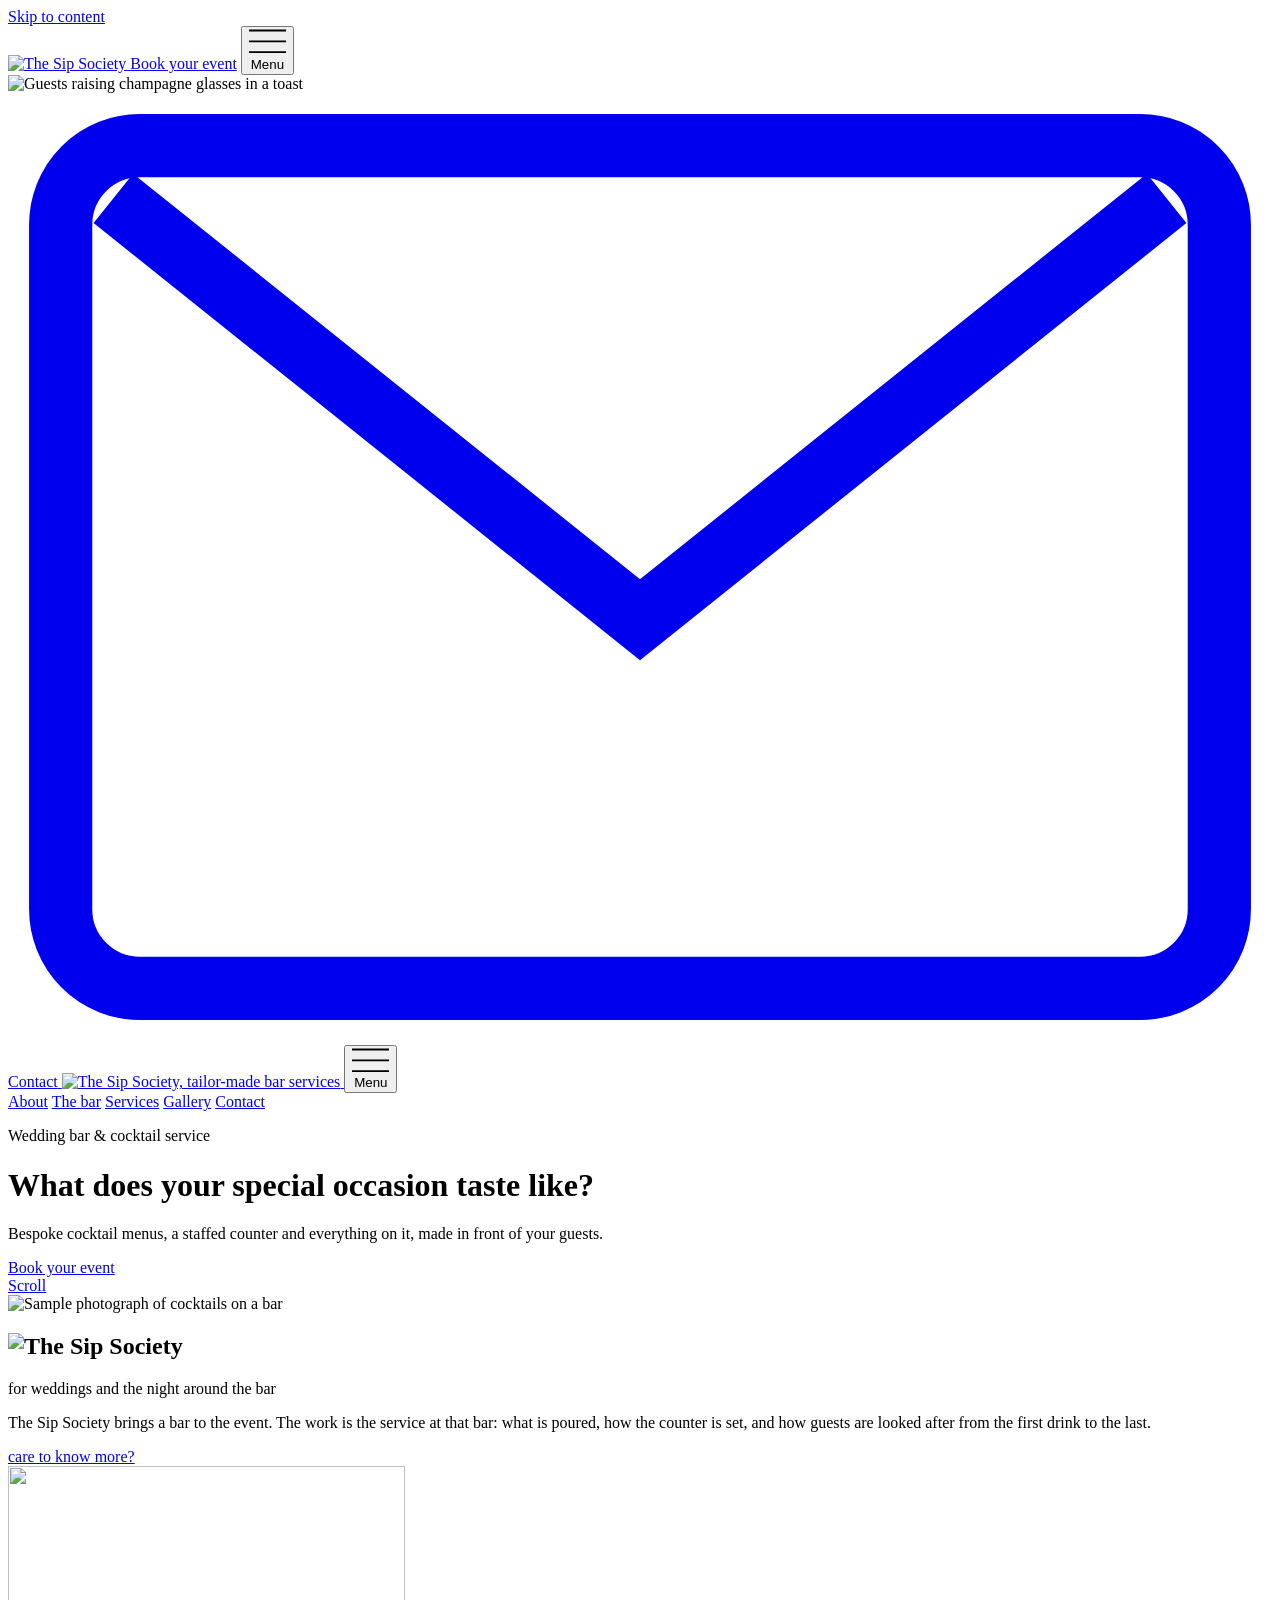
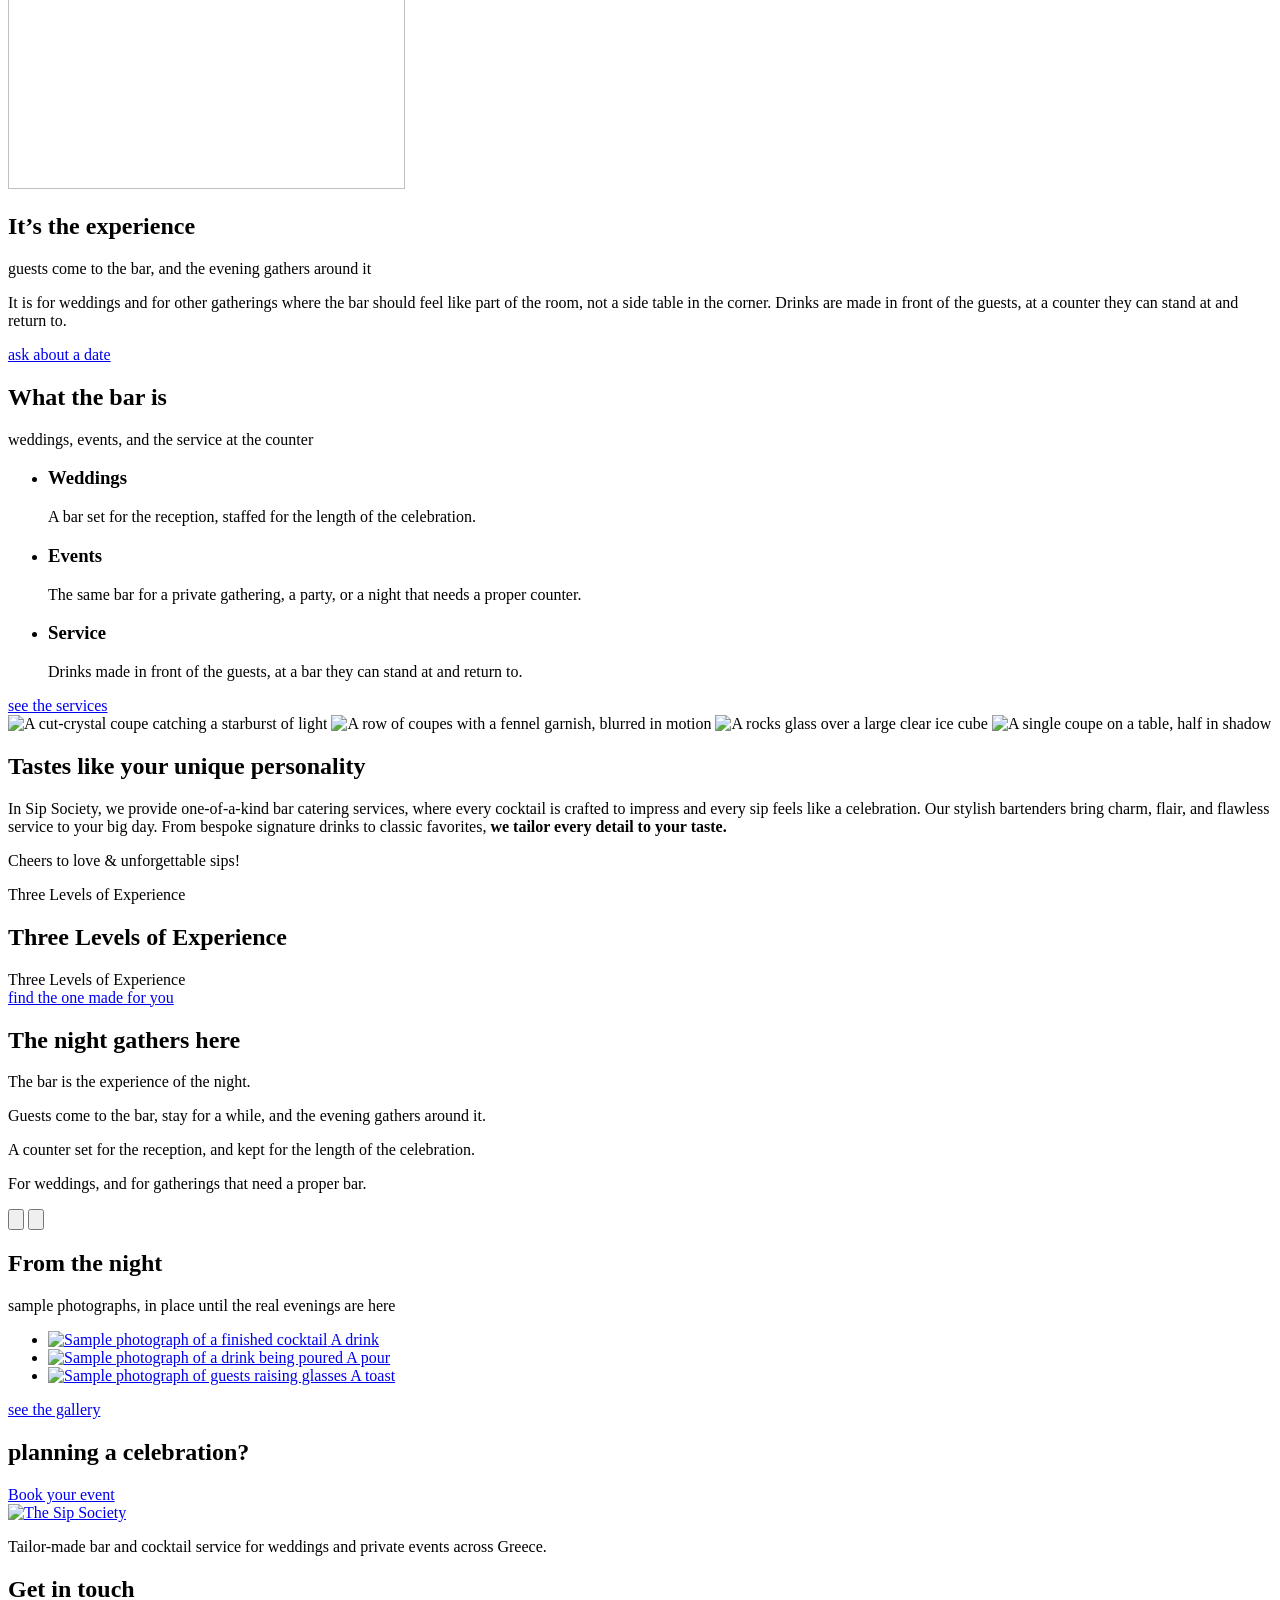
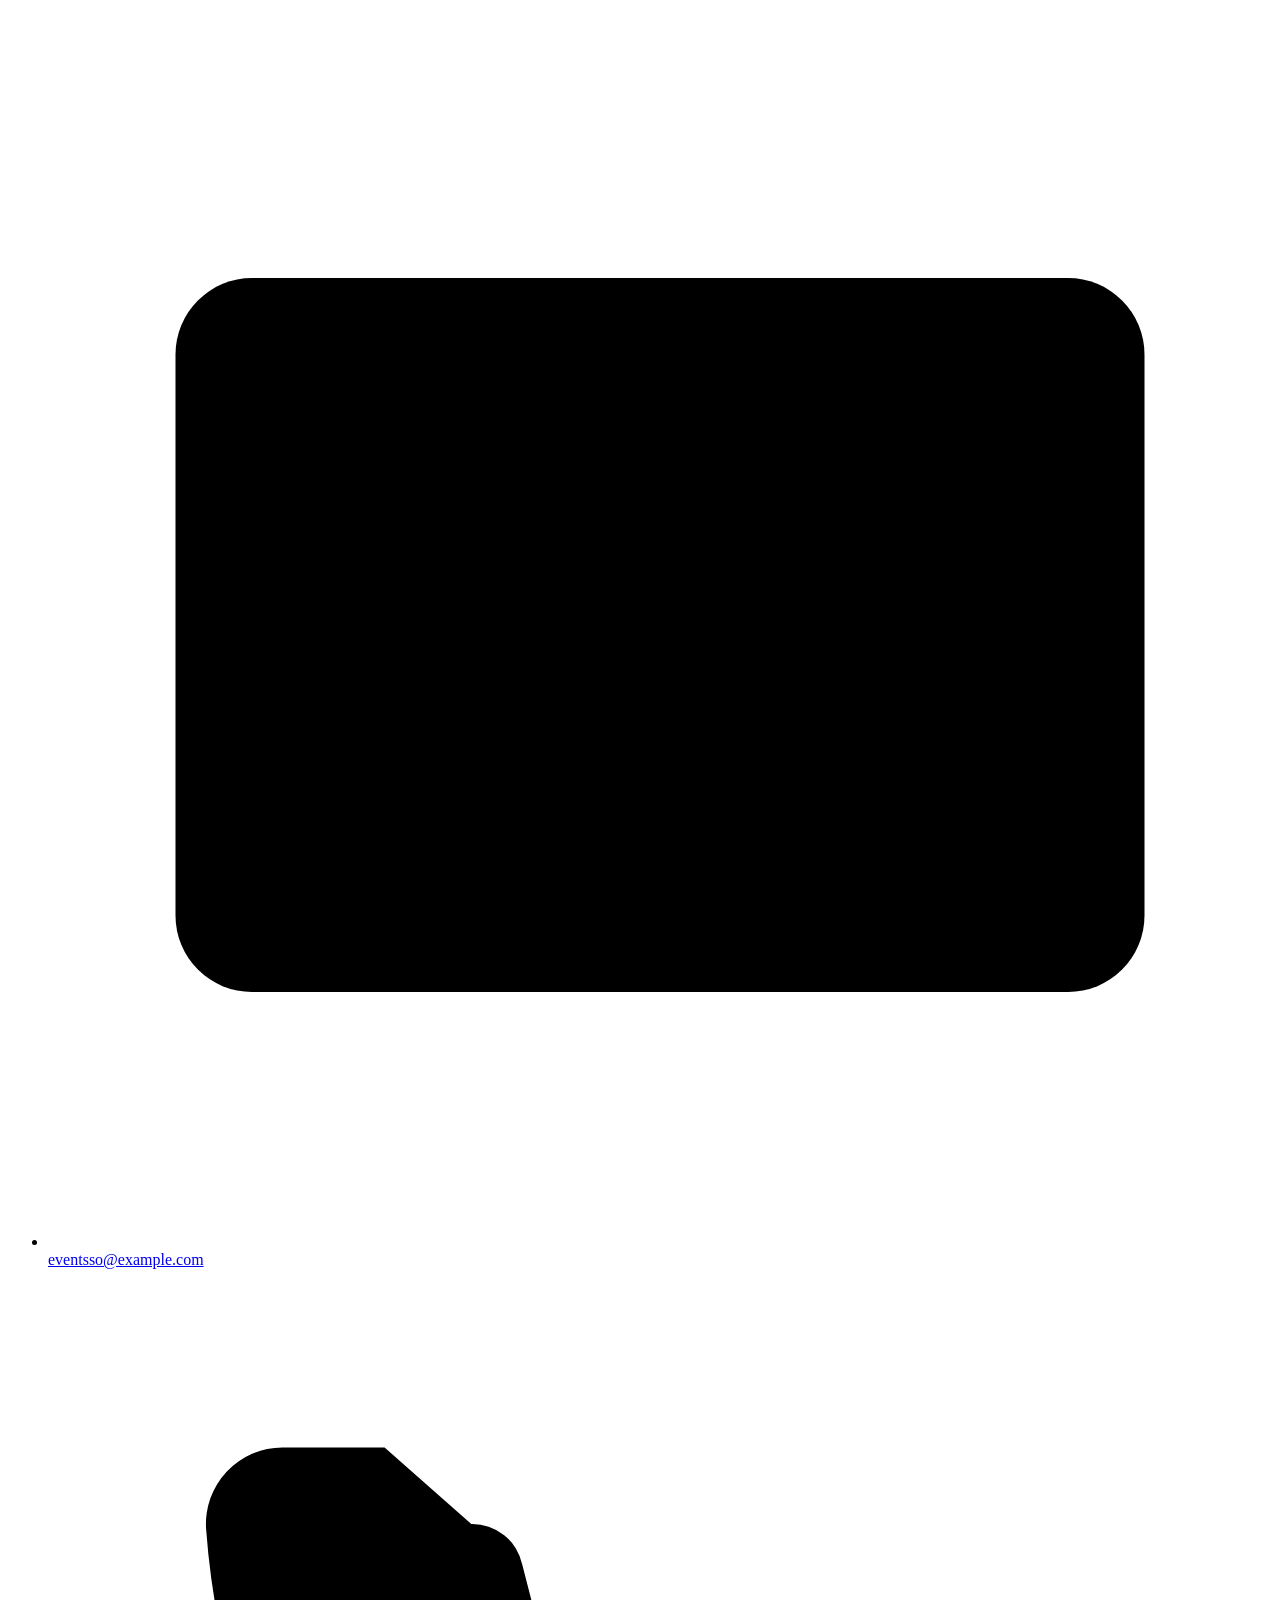
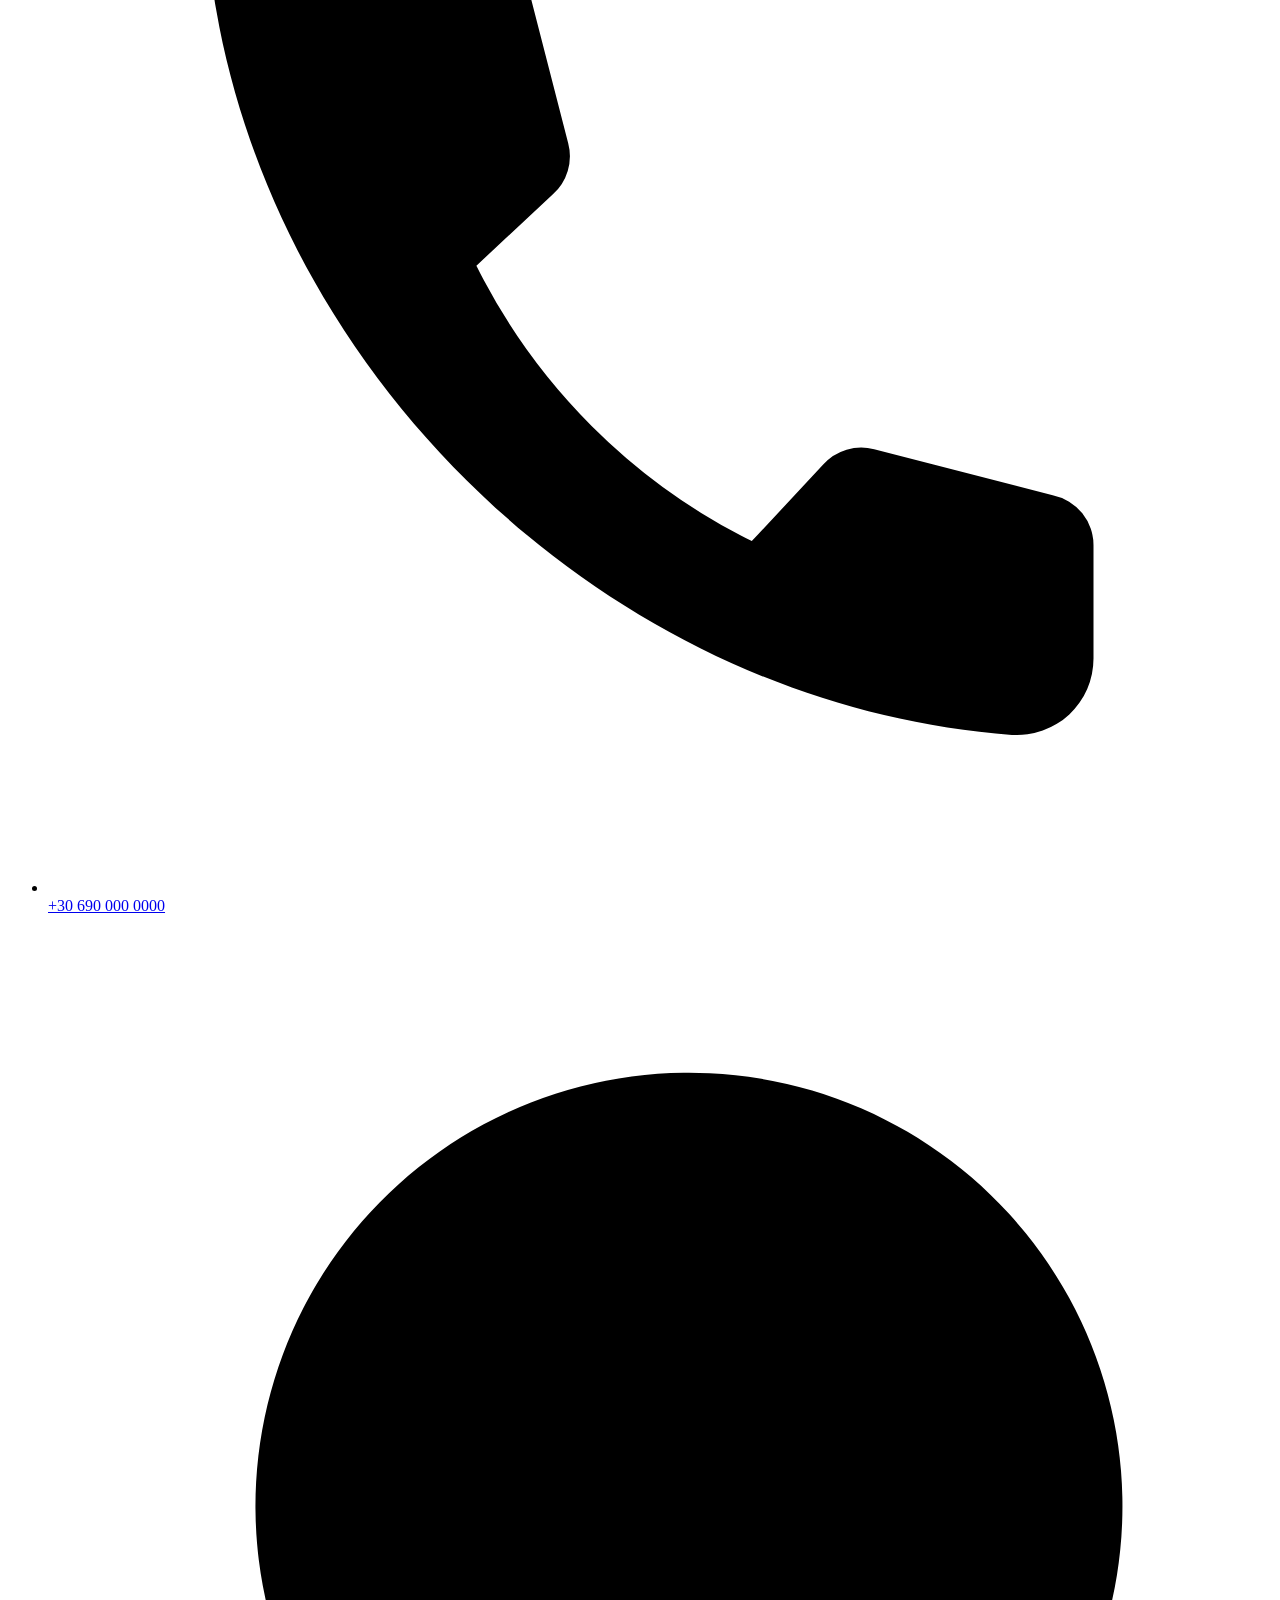
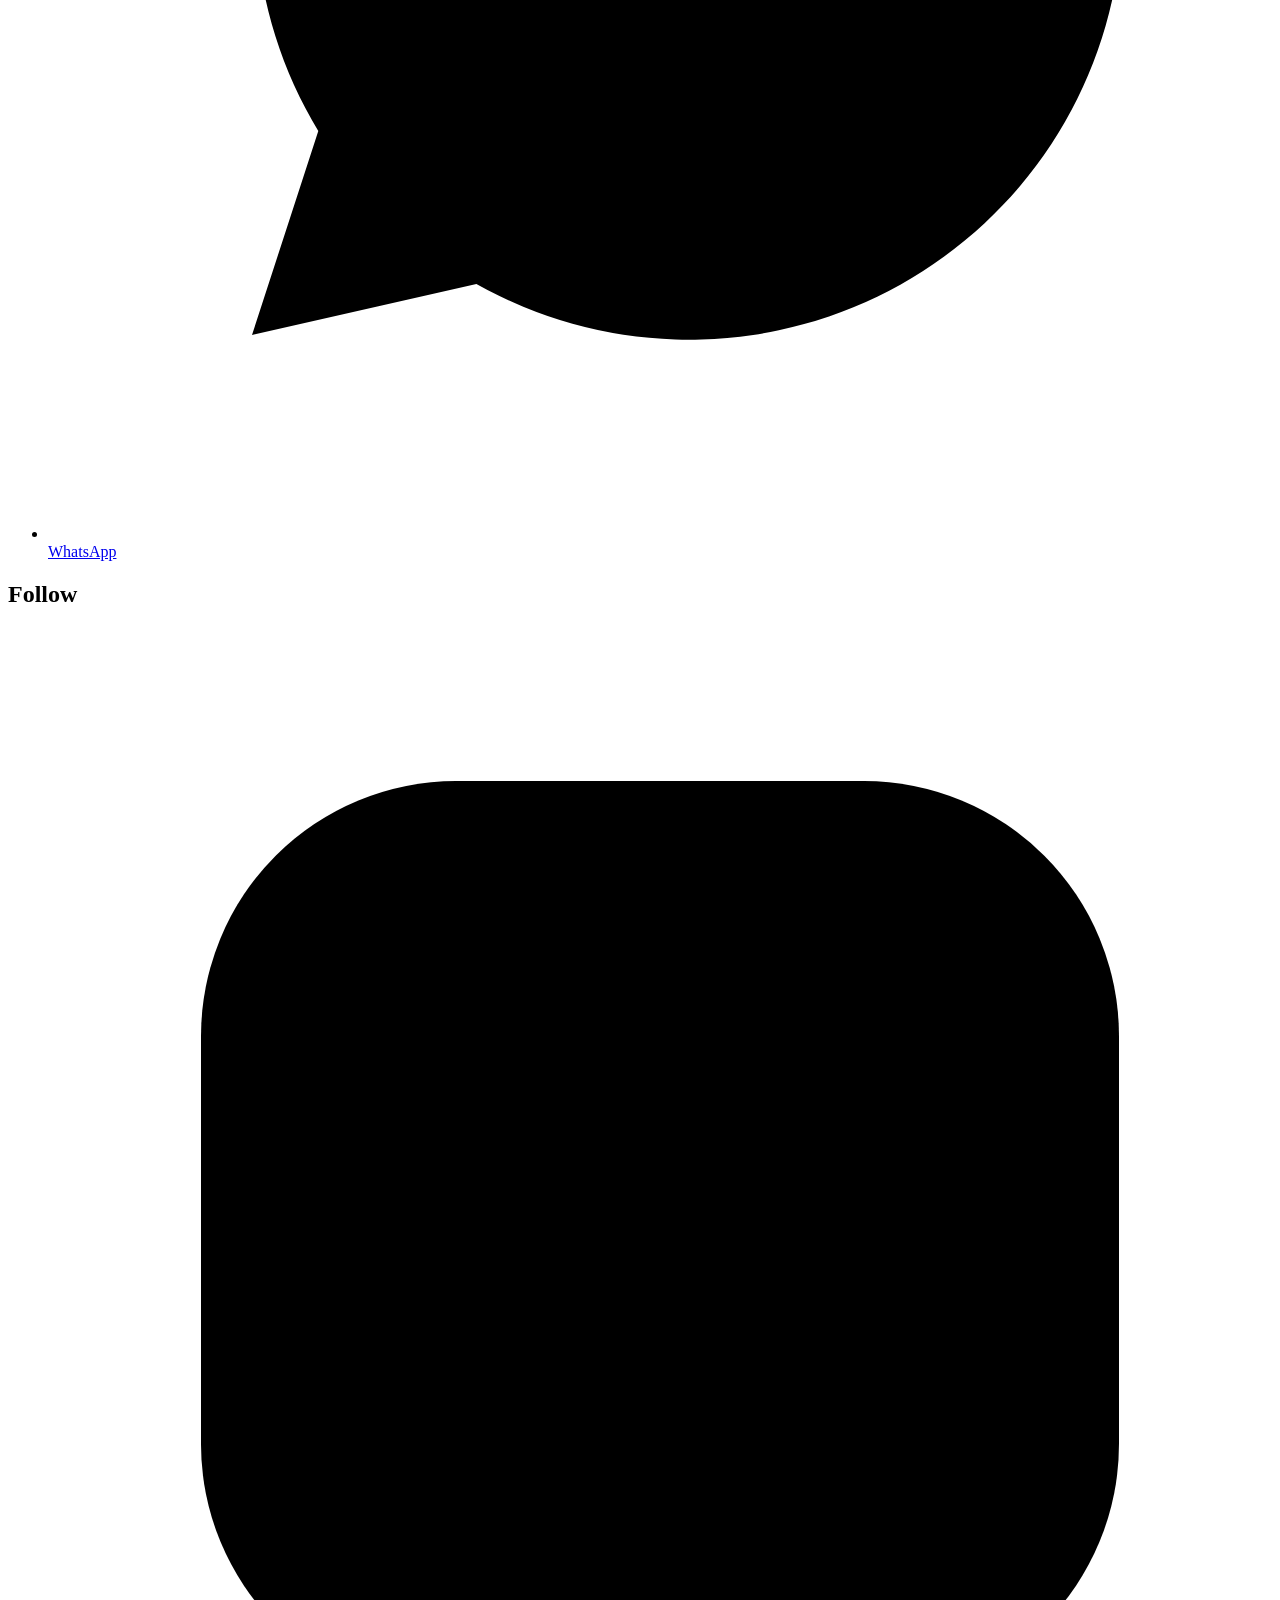
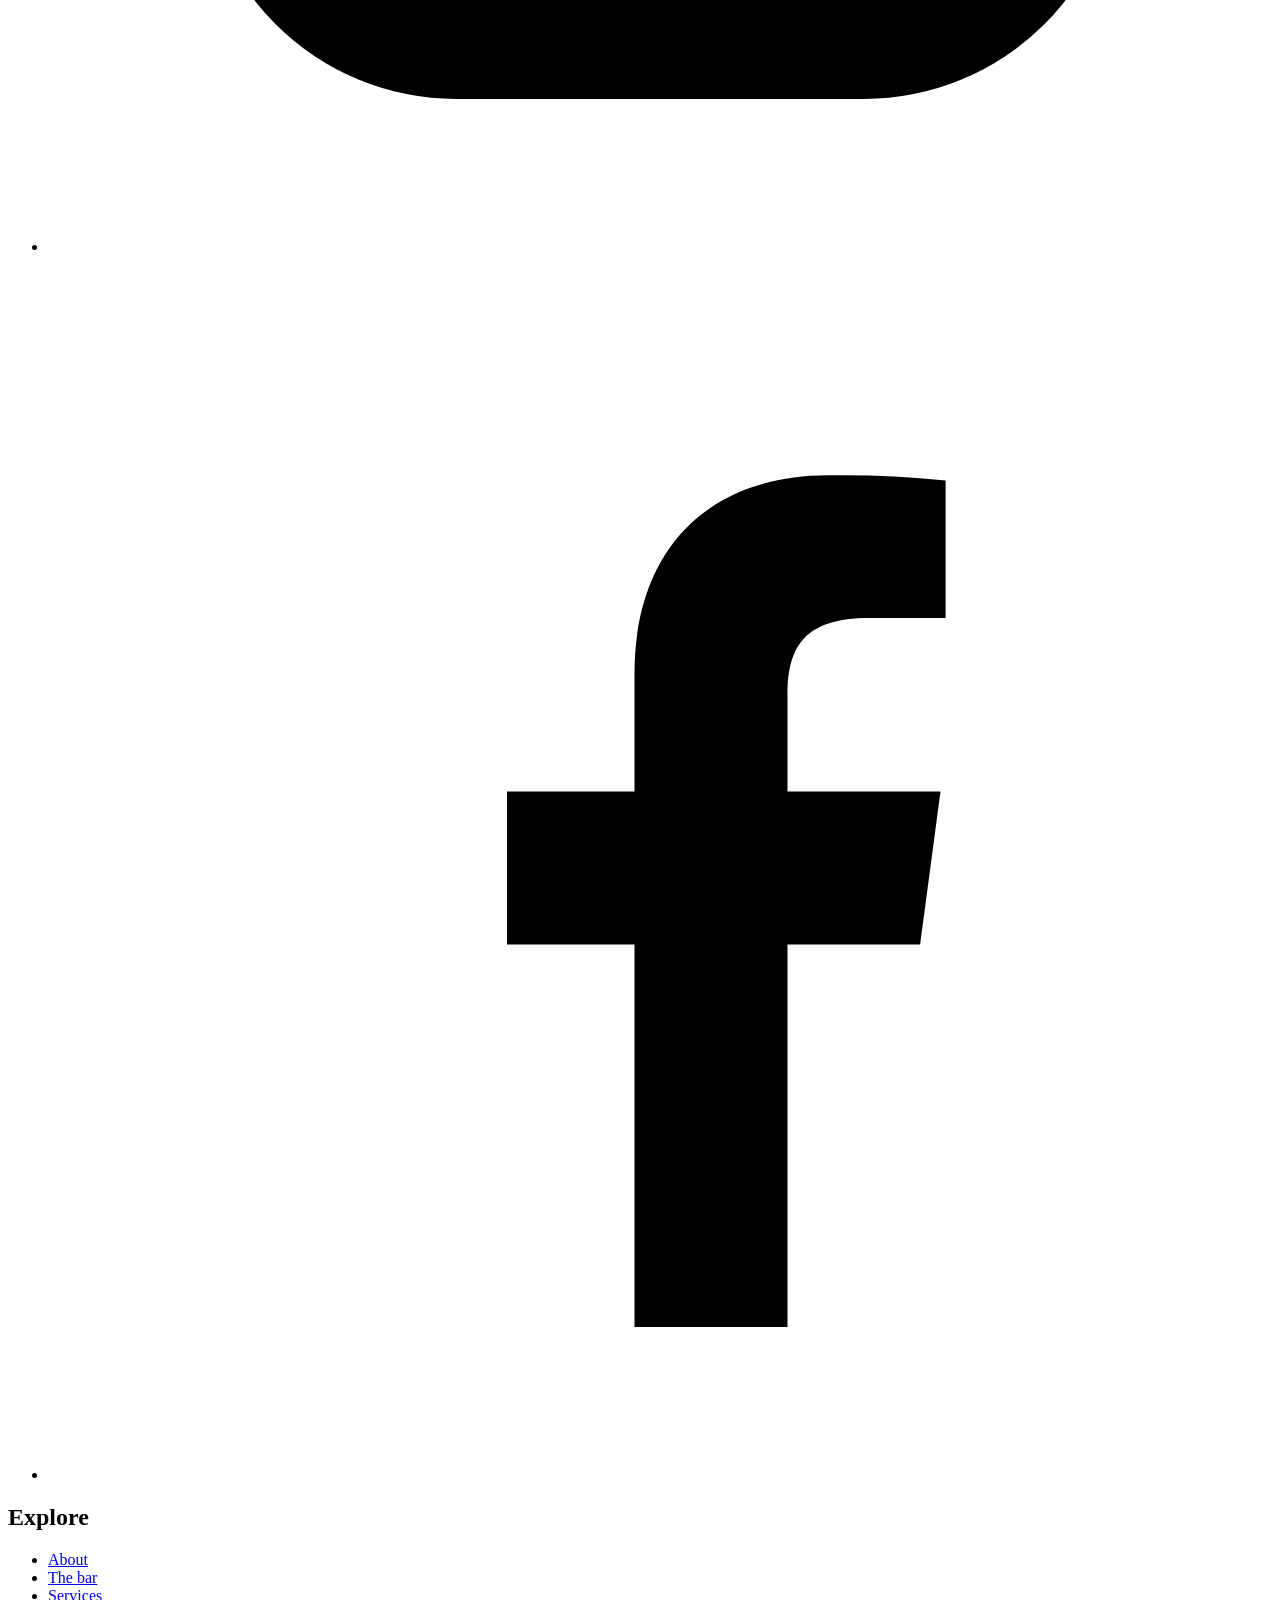
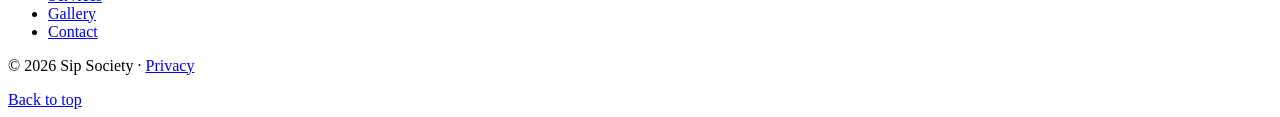
==== index.html @ eb2f4e70 "Update all "Check your date" call-to-actions to "Book your event" for clearer messaging." ====
<!DOCTYPE html>
<html lang="en">
  <head>
    <meta charset="utf-8">
    <meta name="viewport" content="width=device-width, initial-scale=1">
    <title>Wedding Bar &amp; Cocktail Service — The Sip Society</title>
    <meta name="description" content="Tailor-made wedding bar and cocktail service for weddings and private events. Bespoke menus, staffed bar, glassware and setup. Check your date with The Sip Society.">
    <meta name="theme-color" content="#b2864d">
    <link rel="icon" href="images/mark.svg" type="image/svg+xml">
    <link rel="stylesheet" href="css/fonts.css">
    <link rel="stylesheet" href="css/styles.css">
    <!-- TODO: telephone is a placeholder; add "url" and "image" once the domain is live -->
    <script type="application/ld+json">
    {
      "@context": "https://schema.org",
      "@type": "LocalBusiness",
      "name": "The Sip Society",
      "legalName": "Sip Society",
      "description": "Tailor-made wedding bar and cocktail service for weddings and private events.",
      "email": "eventsso@example.com",
      "telephone": "+30 690 000 0000",
      "address": { "@type": "PostalAddress", "addressCountry": "GR" },
      "areaServed": { "@type": "Country", "name": "Greece" },
      "sameAs": [
        "https://www.instagram.com/pantelisnikolidakis/",
        "https://www.facebook.com/share/1DG5RxUV88/"
      ]
    }
    </script>
  </head>
  <body id="top" class="home">
    <a class="skip" href="#about">Skip to content</a>

    <header class="sticky-bar">
      <a class="sticky-brand" href="index.html">
        <img src="images/logo-ink.png" alt="The Sip Society" width="517" height="297">
      </a>
      <a class="sticky-cta" href="contact.html">Book your event</a>
      <button class="rail-btn rail-btn-bar" type="button" data-menu-toggle aria-expanded="false" aria-controls="site-menu">
        <svg viewBox="0 0 24 16" aria-hidden="true"><path d="M0 1h24M0 8h24M0 15h24" fill="none" stroke="currentColor" stroke-width="1.2"/></svg>
        <span>Menu</span>
      </button>
    </header>

    <div class="overlay-menu" id="site-menu" hidden>
      <div class="overlay-top">
        <a class="overlay-brand" href="index.html"><img src="images/logo-word.png" alt="The Sip Society" width="397" height="323"></a>
        <button class="rail-btn rail-btn-close" type="button" data-menu-toggle aria-label="Close menu">
          <svg viewBox="0 0 18 18" aria-hidden="true"><path d="M1 1l16 16M17 1L1 17" fill="none" stroke="currentColor" stroke-width="1.2"/></svg>
          <span>Close</span>
        </button>
      </div>
      <nav class="overlay-nav" aria-label="Menu">
        <a href="#about">About</a>
        <a href="#bar">The bar</a>
        <a href="services.html">Services</a>
        <a href="gallery.html">Gallery</a>
        <a href="contact.html">Contact</a>
      </nav>
    </div>

    <header class="hero hero-intro">
      <div class="hero-slant">
        <img src="images/brochure/welcome.jpg" alt="Guests raising champagne glasses in a toast" width="736" height="1104">
      </div>
      <div class="hero-chrome">
        <a class="rail-link" href="contact.html">
          <svg viewBox="0 0 24 18" aria-hidden="true"><rect x="1" y="1" width="22" height="16" rx="1.5" fill="none" stroke="currentColor" stroke-width="1.2"/><path d="M2 2l10 8L22 2" fill="none" stroke="currentColor" stroke-width="1.2"/></svg>
          <span class="visually-hidden">Contact</span>
        </a>
        <a class="wordmark" href="index.html">
          <img src="images/logo-word.png" alt="The Sip Society, tailor-made bar services" width="397" height="323">
        </a>
        <button class="rail-btn" type="button" data-menu-toggle aria-expanded="false" aria-controls="site-menu">
          <svg viewBox="0 0 24 16" aria-hidden="true"><path d="M0 1h24M0 8h24M0 15h24" fill="none" stroke="currentColor" stroke-width="1.2"/></svg>
          <span>Menu</span>
        </button>
        <nav class="hero-nav" aria-label="Pages">
          <a href="#about">About</a>
          <a href="#bar">The bar</a>
          <a href="services.html">Services</a>
          <a href="gallery.html">Gallery</a>
          <a href="contact.html">Contact</a>
        </nav>
      </div>
      <div class="hero-copy">
        <p class="hero-eyebrow">Wedding bar &amp; cocktail service</p>
        <h1 class="hero-title">
          <span>What does your</span>
          <span>special occasion</span>
          <span>taste like?</span>
        </h1>
        <p class="hero-sub">Bespoke cocktail menus, a staffed counter and everything on it, made in front of your guests.</p>
        <a class="pill hero-cta" href="contact.html">Book your event</a>
      </div>
      <a class="scroll-cue" href="#about">
        <span class="visually-hidden">Scroll</span>
      </a>
    </header>

    <main>
      <section class="split band band-plum" id="about">
        <div class="split-photo">
          <img src="images/samples/bar.jpg" alt="Sample photograph of cocktails on a bar" width="1200" height="1800">
        </div>
        <div class="split-copy">
          <h2>
            <img src="images/logo-word.png" alt="The Sip Society" width="397" height="323">
          </h2>
          <p class="kicker dash">for weddings and the night around the bar</p>
          <p>
            The Sip Society brings a bar to the event. The work is the service at that bar: what is poured, how the counter is set, and how guests are looked after from the first drink to the last.
          </p>
          <a class="more" href="services.html">care to know more?</a>
        </div>
      </section>

      <section class="vision band band-green" id="bar">
        <div class="vision-frame">
          <img class="vision-mark" src="images/logo-word.png" alt="" width="397" height="323">
          <h2 class="dash">It’s the experience</h2>
          <p class="vision-kicker">guests come to the bar, and the evening gathers around it</p>
          <p>
            It is for weddings and for other gatherings where the bar should feel like part of the room, not a side table in the corner. Drinks are made in front of the guests, at a counter they can stand at and return to.
          </p>
          <a class="more" href="contact.html">ask about a date</a>
        </div>
      </section>

      <section class="offer band band-plum" aria-labelledby="offer-title">
        <div class="offer-frame">
          <h2 id="offer-title"><span class="dash">What the bar is</span></h2>
          <p class="offer-kicker">weddings, events, and the service at the counter</p>
          <ul class="offer-grid">
            <li>
              <h3>Weddings</h3>
              <p>A bar set for the reception, staffed for the length of the celebration.</p>
            </li>
            <li>
              <h3>Events</h3>
              <p>The same bar for a private gathering, a party, or a night that needs a proper counter.</p>
            </li>
            <li>
              <h3>Service</h3>
              <p>Drinks made in front of the guests, at a bar they can stand at and return to.</p>
            </li>
          </ul>
          <a class="more" href="services.html">see the services</a>
        </div>
      </section>

      <section class="slant reveal band band-green" aria-labelledby="intro-title">
        <div class="slant-photo">
          <div class="slant-grid">
            <img src="images/brochure/intro-coupe-stars.jpg" alt="A cut-crystal coupe catching a starburst of light" width="736" height="1104" loading="lazy">
            <img src="images/brochure/intro-coupes-row.jpg" alt="A row of coupes with a fennel garnish, blurred in motion" width="736" height="1104" loading="lazy">
            <img src="images/brochure/intro-rocks.jpg" alt="A rocks glass over a large clear ice cube" width="736" height="920" loading="lazy">
            <img src="images/brochure/intro-coupe-light.jpg" alt="A single coupe on a table, half in shadow" width="736" height="1104" loading="lazy">
          </div>
        </div>
        <div class="slant-copy">
          <h2 id="intro-title" class="dash">Tastes like your unique personality</h2>
          <p>
            In Sip Society, we provide one-of-a-kind bar catering services, where every cocktail is crafted to impress and every sip feels like a celebration. Our stylish bartenders bring charm, flair, and flawless service to your big day. From bespoke signature drinks to classic favorites, <strong>we tailor every detail to your taste.</strong>
          </p>
          <p class="slant-signoff">Cheers to love &amp; unforgettable sips!</p>
        </div>
      </section>

      <section class="levels reveal band band-plum" aria-labelledby="levels-title">
        <div class="levels-frame">
          <div class="levels-stack">
            <span class="levels-echo" aria-hidden="true">Three Levels of Experience</span>
            <h2 id="levels-title">Three Levels of Experience</h2>
            <span class="levels-echo" aria-hidden="true">Three Levels of Experience</span>
          </div>
          <a class="more" href="services.html#formats">find the one made for you</a>
        </div>
      </section>

      <section class="lines band band-green" aria-roledescription="carousel" aria-label="Notes from the bar">
        <h2>The night gathers here</h2>
        <div class="line-viewport">
          <p class="line-slide is-active">The bar is the experience of the night.</p>
          <p class="line-slide">Guests come to the bar, stay for a while, and the evening gathers around it.</p>
          <p class="line-slide">A counter set for the reception, and kept for the length of the celebration.</p>
          <p class="line-slide">For weddings, and for gatherings that need a proper bar.</p>
        </div>
        <div class="line-controls">
          <button type="button" data-line="prev" aria-label="Previous line">
            <svg viewBox="0 0 18 32" aria-hidden="true"><path d="M16 2L3 16l13 14" fill="none" stroke="currentColor" stroke-width="1.4"/></svg>
          </button>
          <button type="button" data-line="next" aria-label="Next line">
            <svg viewBox="0 0 18 32" aria-hidden="true"><path d="M2 2l13 14L2 30" fill="none" stroke="currentColor" stroke-width="1.4"/></svg>
          </button>
        </div>
      </section>

      <section class="preview band band-plum" aria-labelledby="preview-title">
        <h2 id="preview-title" class="dash">From the night</h2>
        <p class="preview-kicker">sample photographs, in place until the real evenings are here</p>
        <ul class="preview-grid">
          <li>
            <a href="gallery.html">
              <img src="images/samples/pour.jpg" alt="Sample photograph of a finished cocktail" width="1400" height="933">
              <span>A drink</span>
            </a>
          </li>
          <li>
            <a href="gallery.html">
              <img src="images/samples/glasses.jpg" alt="Sample photograph of a drink being poured" width="1400" height="935">
              <span>A pour</span>
            </a>
          </li>
          <li>
            <a href="gallery.html">
              <img src="images/samples/evening.jpg" alt="Sample photograph of guests raising glasses" width="1200" height="800">
              <span>A toast</span>
            </a>
          </li>
        </ul>
        <a class="more more-dark" href="gallery.html">see the gallery</a>
      </section>
    </main>

    <footer class="site-footer">
      <div class="footer-cta">
        <h2>planning a celebration?</h2>
        <a class="pill" href="contact.html">Book your event</a>
      </div>
      <div class="footer-main">
        <div class="footer-brand">
          <a href="index.html"><img src="images/logo-word.png" alt="The Sip Society" width="397" height="323" loading="lazy"></a>
          <p>Tailor-made bar and cocktail service for weddings and private events across Greece.</p>
        </div>
        <div class="footer-col">
          <h2 class="footer-label">Get in touch</h2>
          <ul class="footer-contact">
            <li><a href="mailto:eventsso@example.com"><svg viewBox="0 0 24 24" aria-hidden="true"><rect x="2.5" y="5" width="19" height="14" rx="1.5"/><path d="M3 6l9 7 9-7"/></svg><span>eventsso@example.com</span></a></li>
            <!-- TODO: placeholder phone and WhatsApp numbers, replace with the real ones -->
            <li><a href="tel:+306900000000"><svg viewBox="0 0 24 24" aria-hidden="true"><path d="M6.6 3.5h-2a1.5 1.5 0 0 0-1.5 1.6c.6 8.2 7.6 15.2 15.8 15.8a1.5 1.5 0 0 0 1.6-1.5v-2.2a1 1 0 0 0-.8-1l-3.5-.9a1 1 0 0 0-1 .3l-1.4 1.5a12 12 0 0 1-5.4-5.4l1.5-1.4a1 1 0 0 0 .3-1l-.9-3.5a1 1 0 0 0-1-.8z"/></svg><span>+30 690 000 0000</span></a></li>
            <li><a href="https://wa.me/306900000000" target="_blank" rel="noopener"><svg viewBox="0 0 24 24" aria-hidden="true"><path d="M4 20l1.3-4A8.5 8.5 0 1 1 8.4 19z"/><path d="M9.2 8.6c.3-.4.7-.4.9 0l.6 1.3c.1.3 0 .5-.2.7l-.4.4a5 5 0 0 0 2.9 2.9l.4-.4c.2-.2.4-.3.7-.2l1.3.6c.4.2.4.6 0 .9-.6.6-1.4.8-2.2.5a7.5 7.5 0 0 1-4.5-4.5c-.3-.8-.1-1.6.5-2.2z"/></svg><span>WhatsApp</span></a></li>
          </ul>
        </div>
        <div class="footer-col">
          <h2 class="footer-label">Follow</h2>
          <ul class="footer-social">
            <li><a href="https://www.instagram.com/pantelisnikolidakis/" target="_blank" rel="noopener" aria-label="Instagram"><svg viewBox="0 0 24 24" aria-hidden="true"><rect x="3" y="3" width="18" height="18" rx="5"/><circle cx="12" cy="12" r="4"/><circle cx="17.3" cy="6.7" r=".6"/></svg></a></li>
            <li><a href="https://www.facebook.com/share/1DG5RxUV88/" target="_blank" rel="noopener" aria-label="Facebook"><svg viewBox="0 0 24 24" aria-hidden="true"><path d="M14.5 21v-7.5h2.6l.4-3h-3V8.6c0-.9.3-1.5 1.6-1.5h1.5V4.4a20 20 0 0 0-2.3-.1c-2.3 0-3.8 1.4-3.8 3.9v2.3H9v3h2.5V21"/></svg></a></li>
          </ul>
        </div>
        <nav class="footer-col footer-nav" aria-label="Footer">
          <h2 class="footer-label">Explore</h2>
          <ul>
            <li><a href="#about">About</a></li>
            <li><a href="#bar">The bar</a></li>
            <li><a href="services.html">Services</a></li>
            <li><a href="gallery.html">Gallery</a></li>
            <li><a href="contact.html">Contact</a></li>
          </ul>
        </nav>
      </div>
      <div class="footer-meta">
        <p>&copy; <span id="year">2026</span> Sip Society <span aria-hidden="true">&middot;</span> <a href="privacy.html">Privacy</a></p>
        <a href="#top">Back to top</a>
      </div>
    </footer>

    <script src="js/main.js"></script>
  </body>
</html>
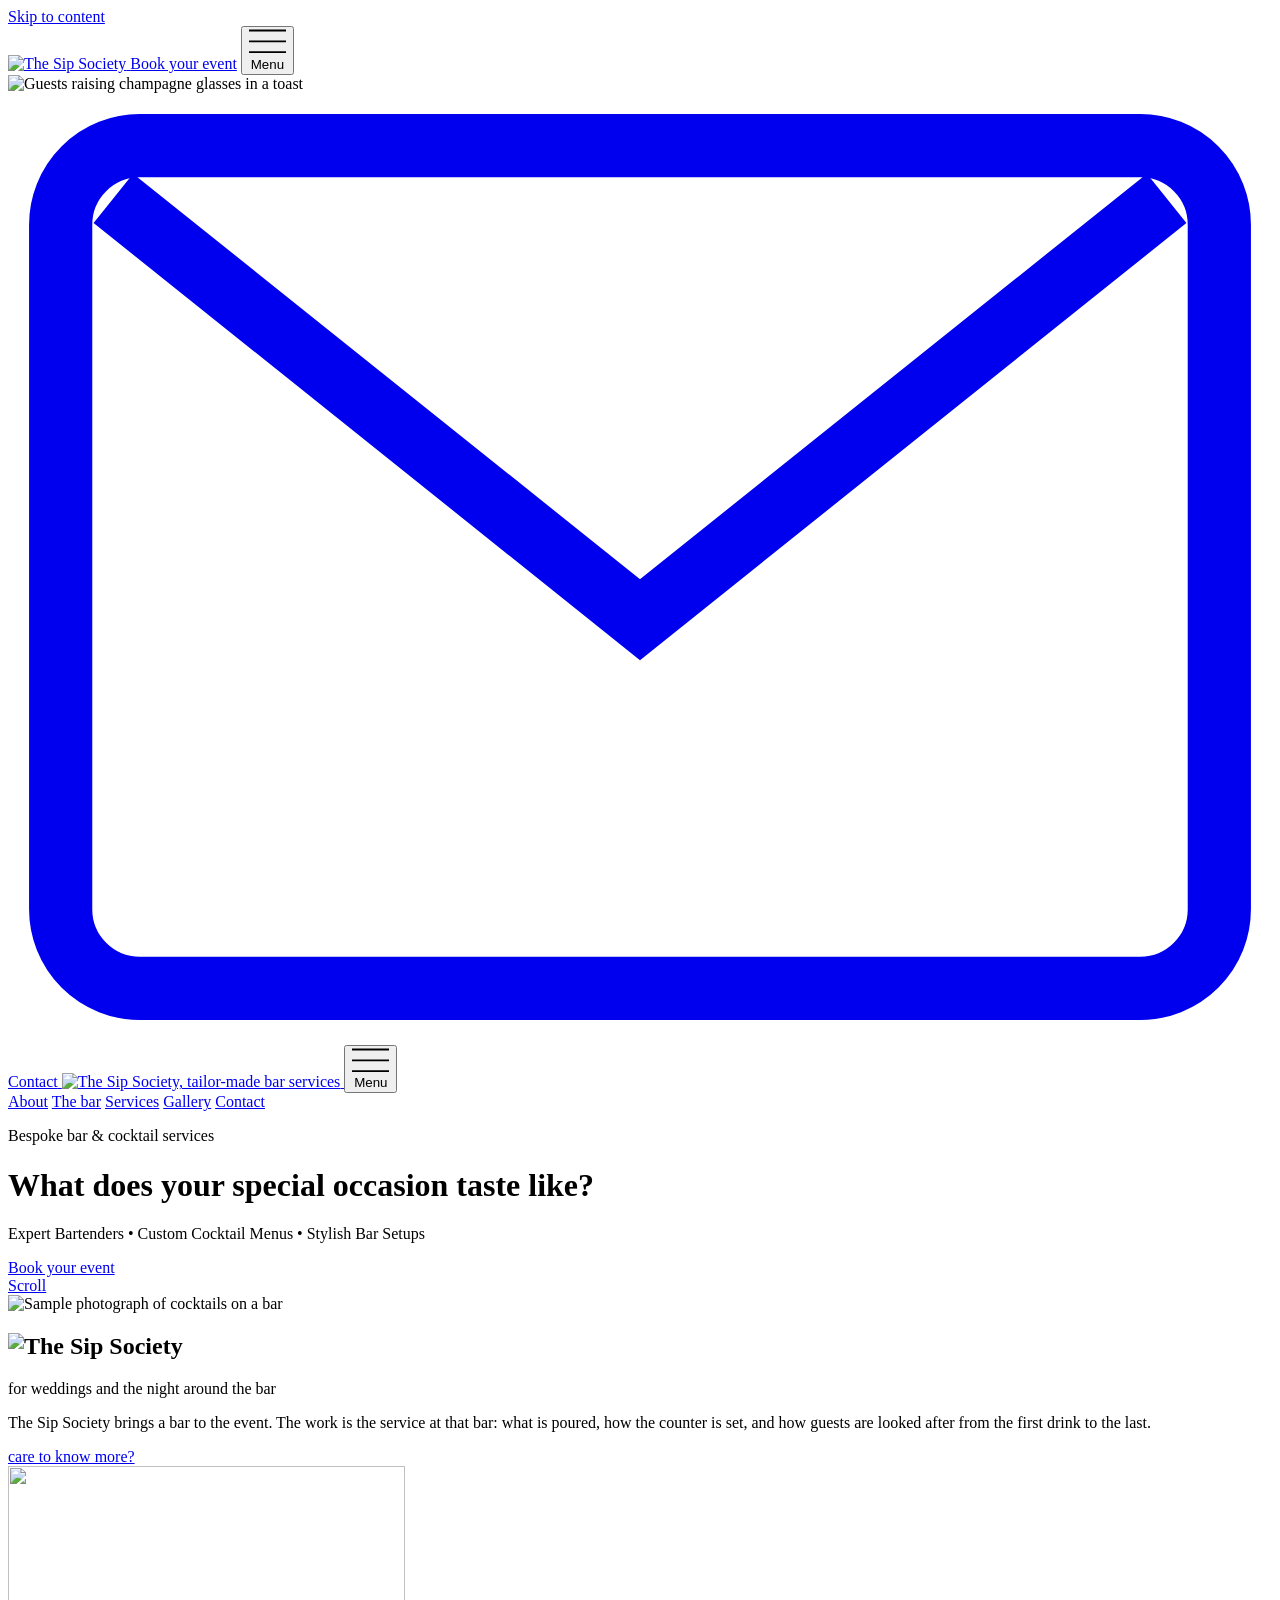
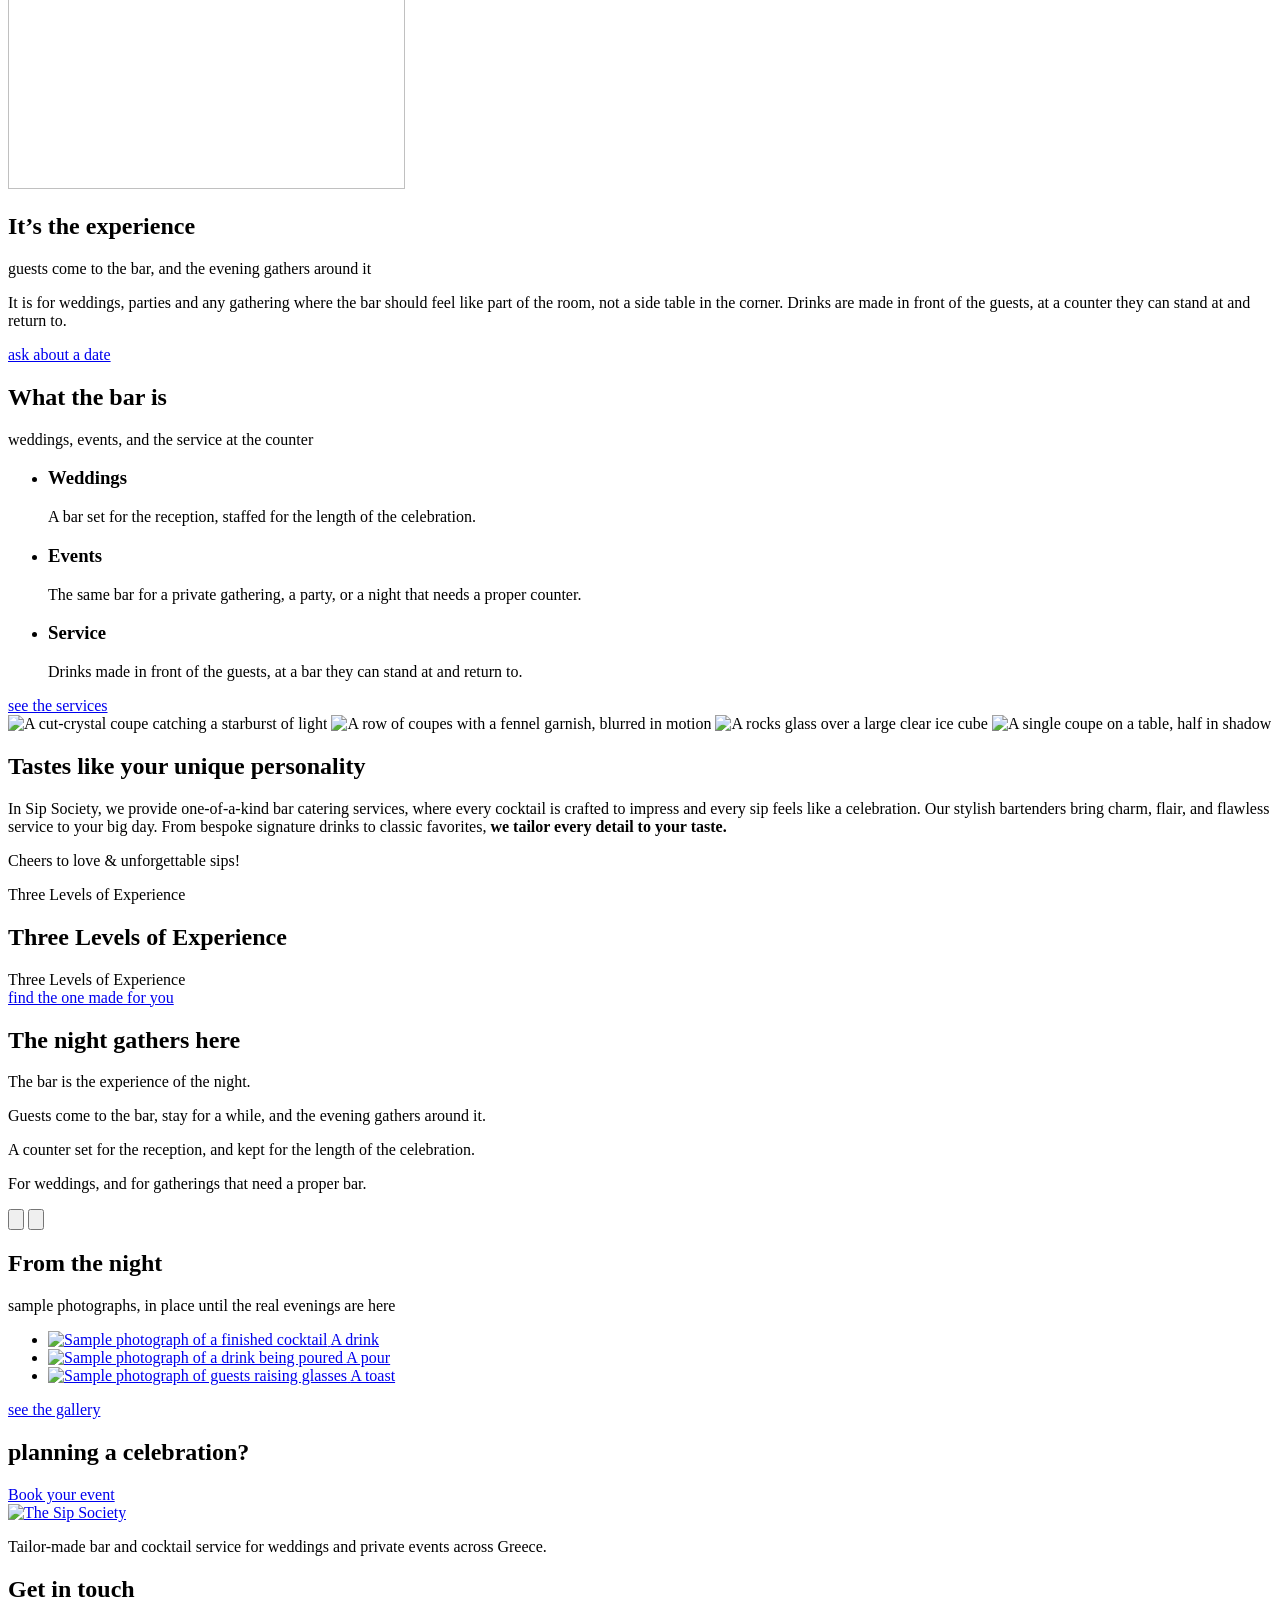
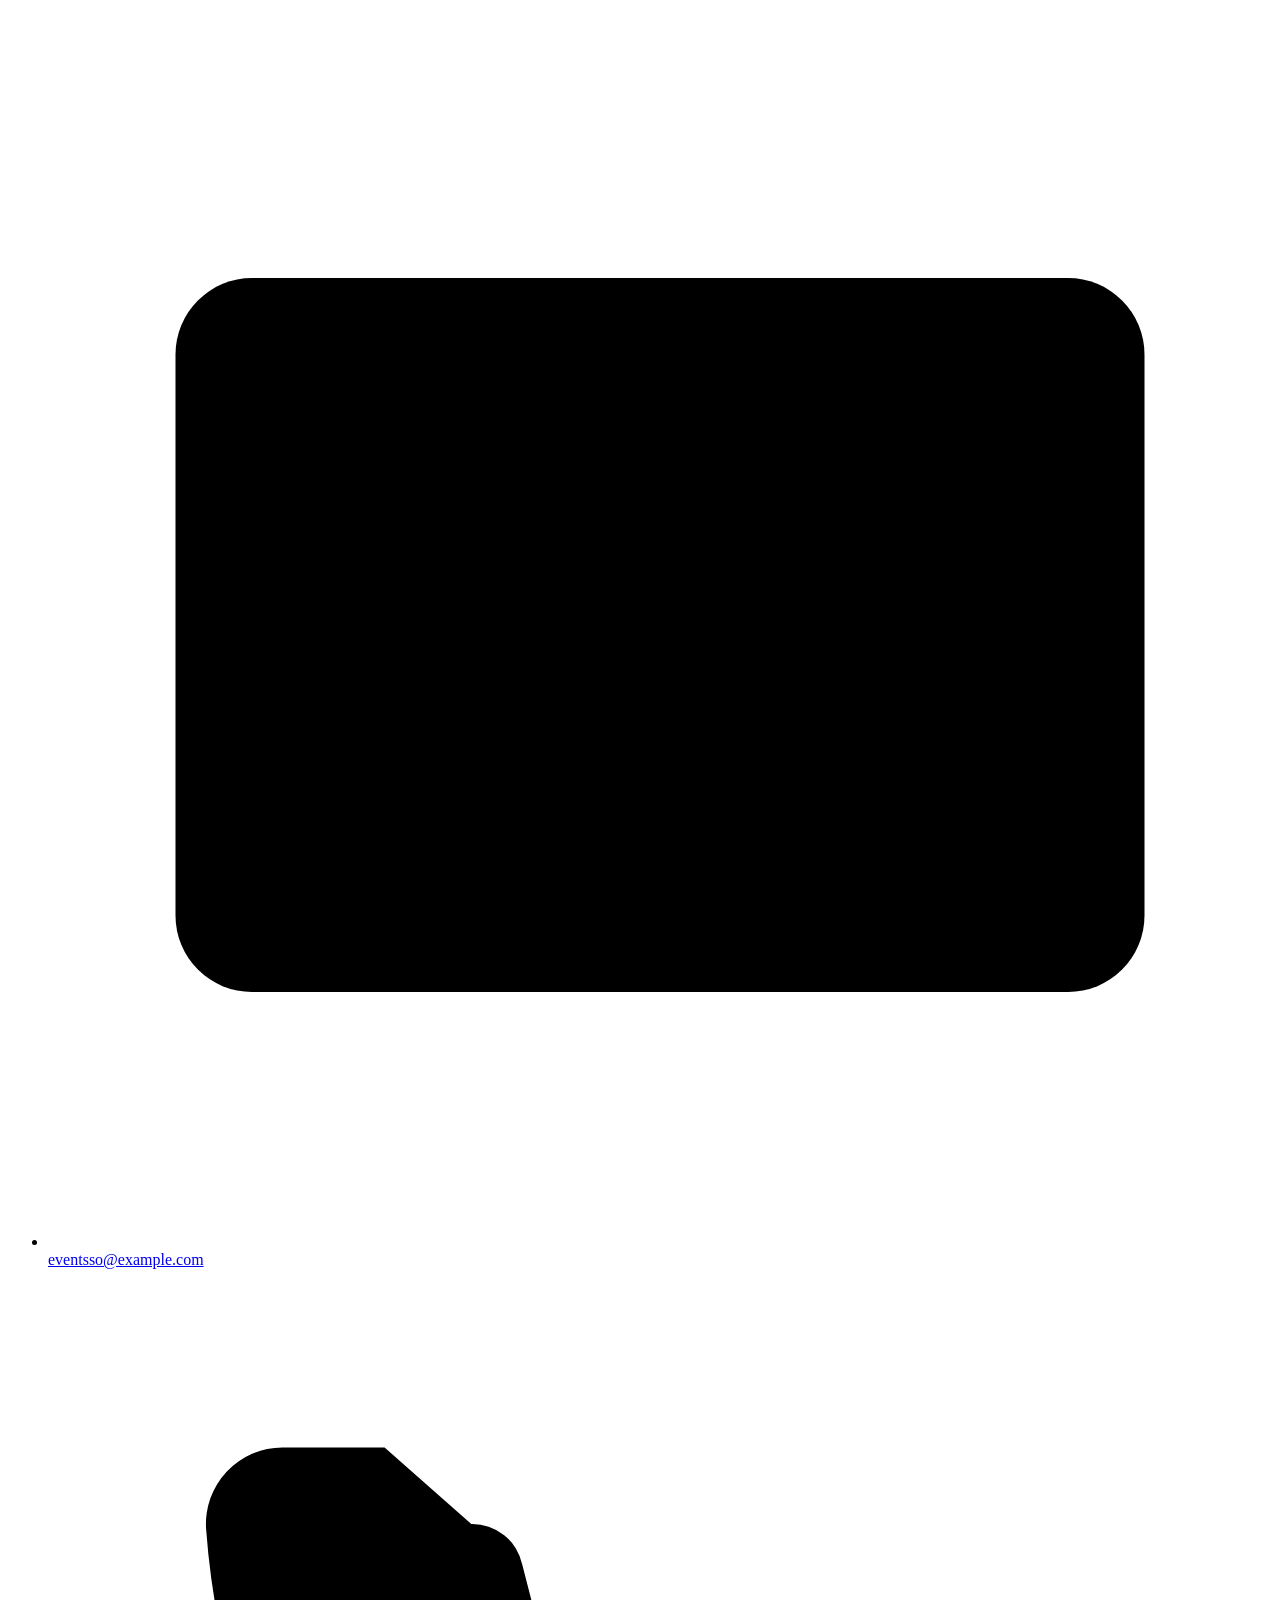
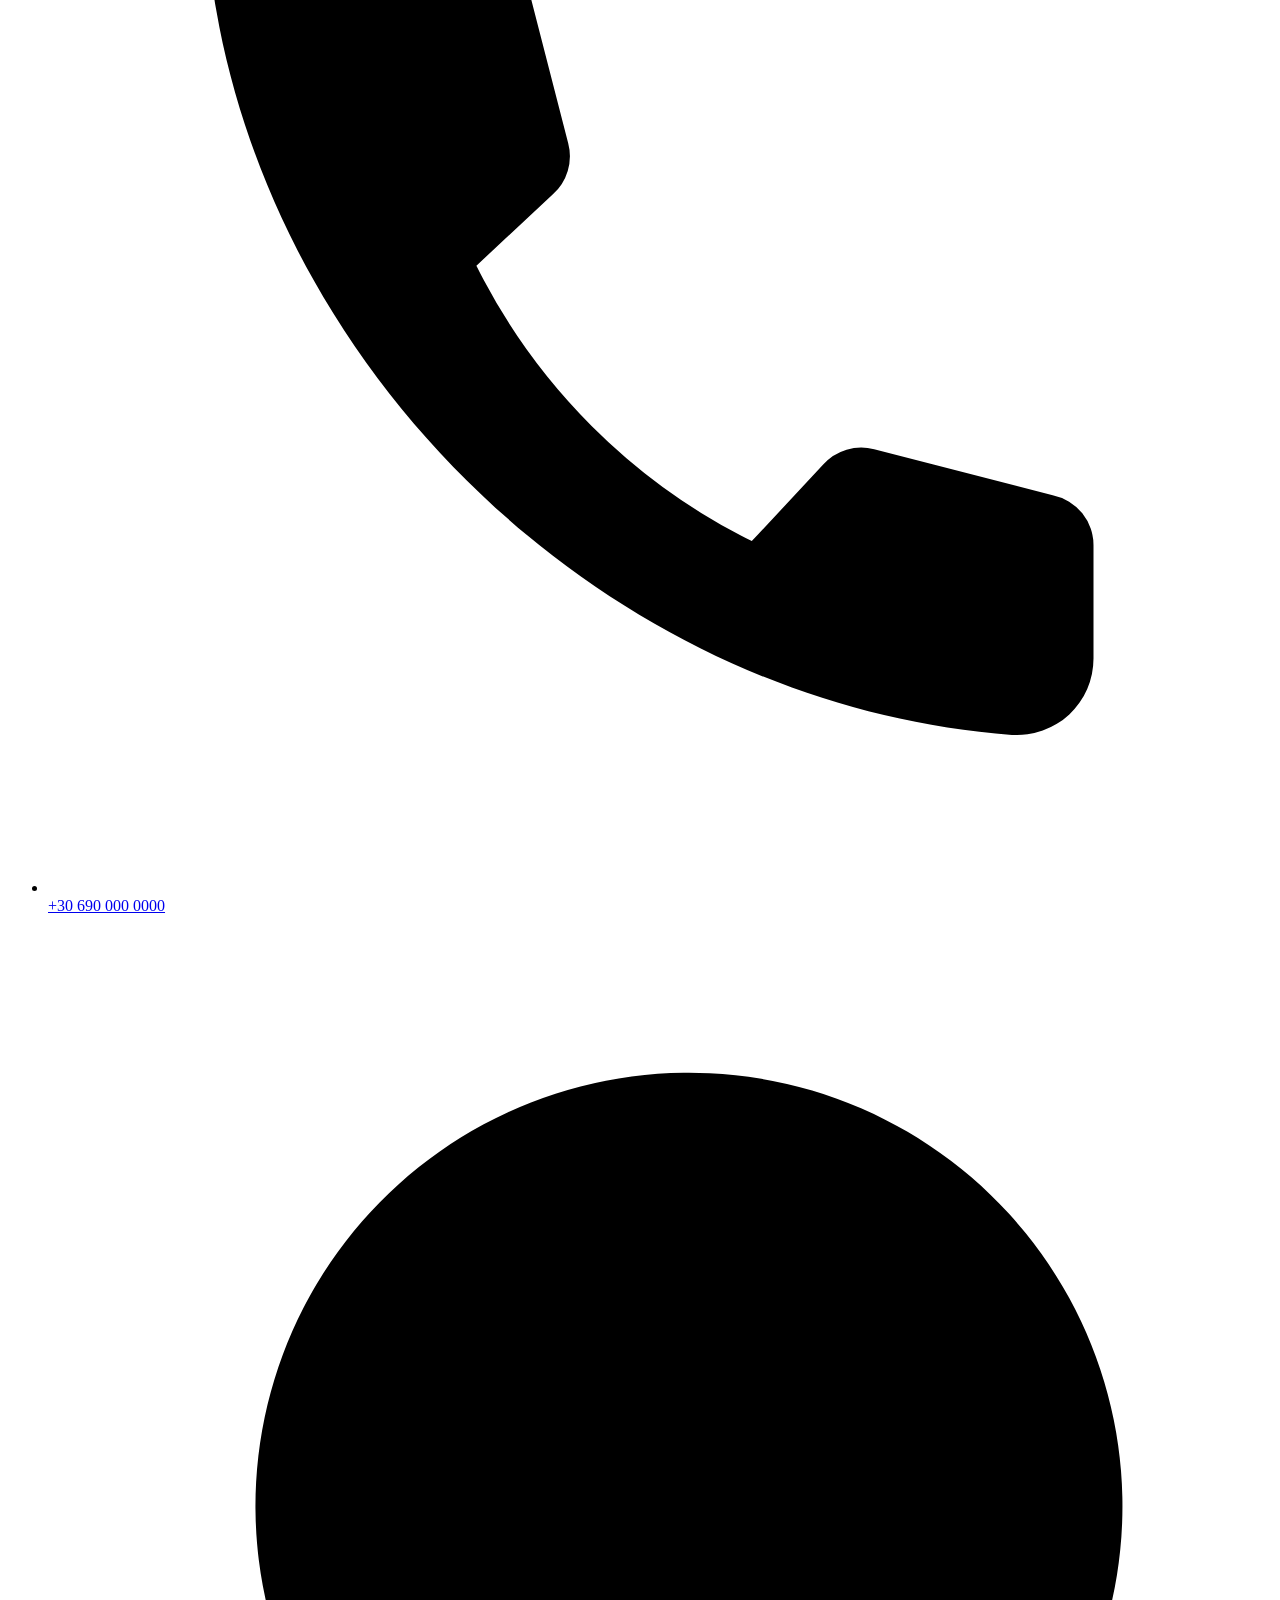
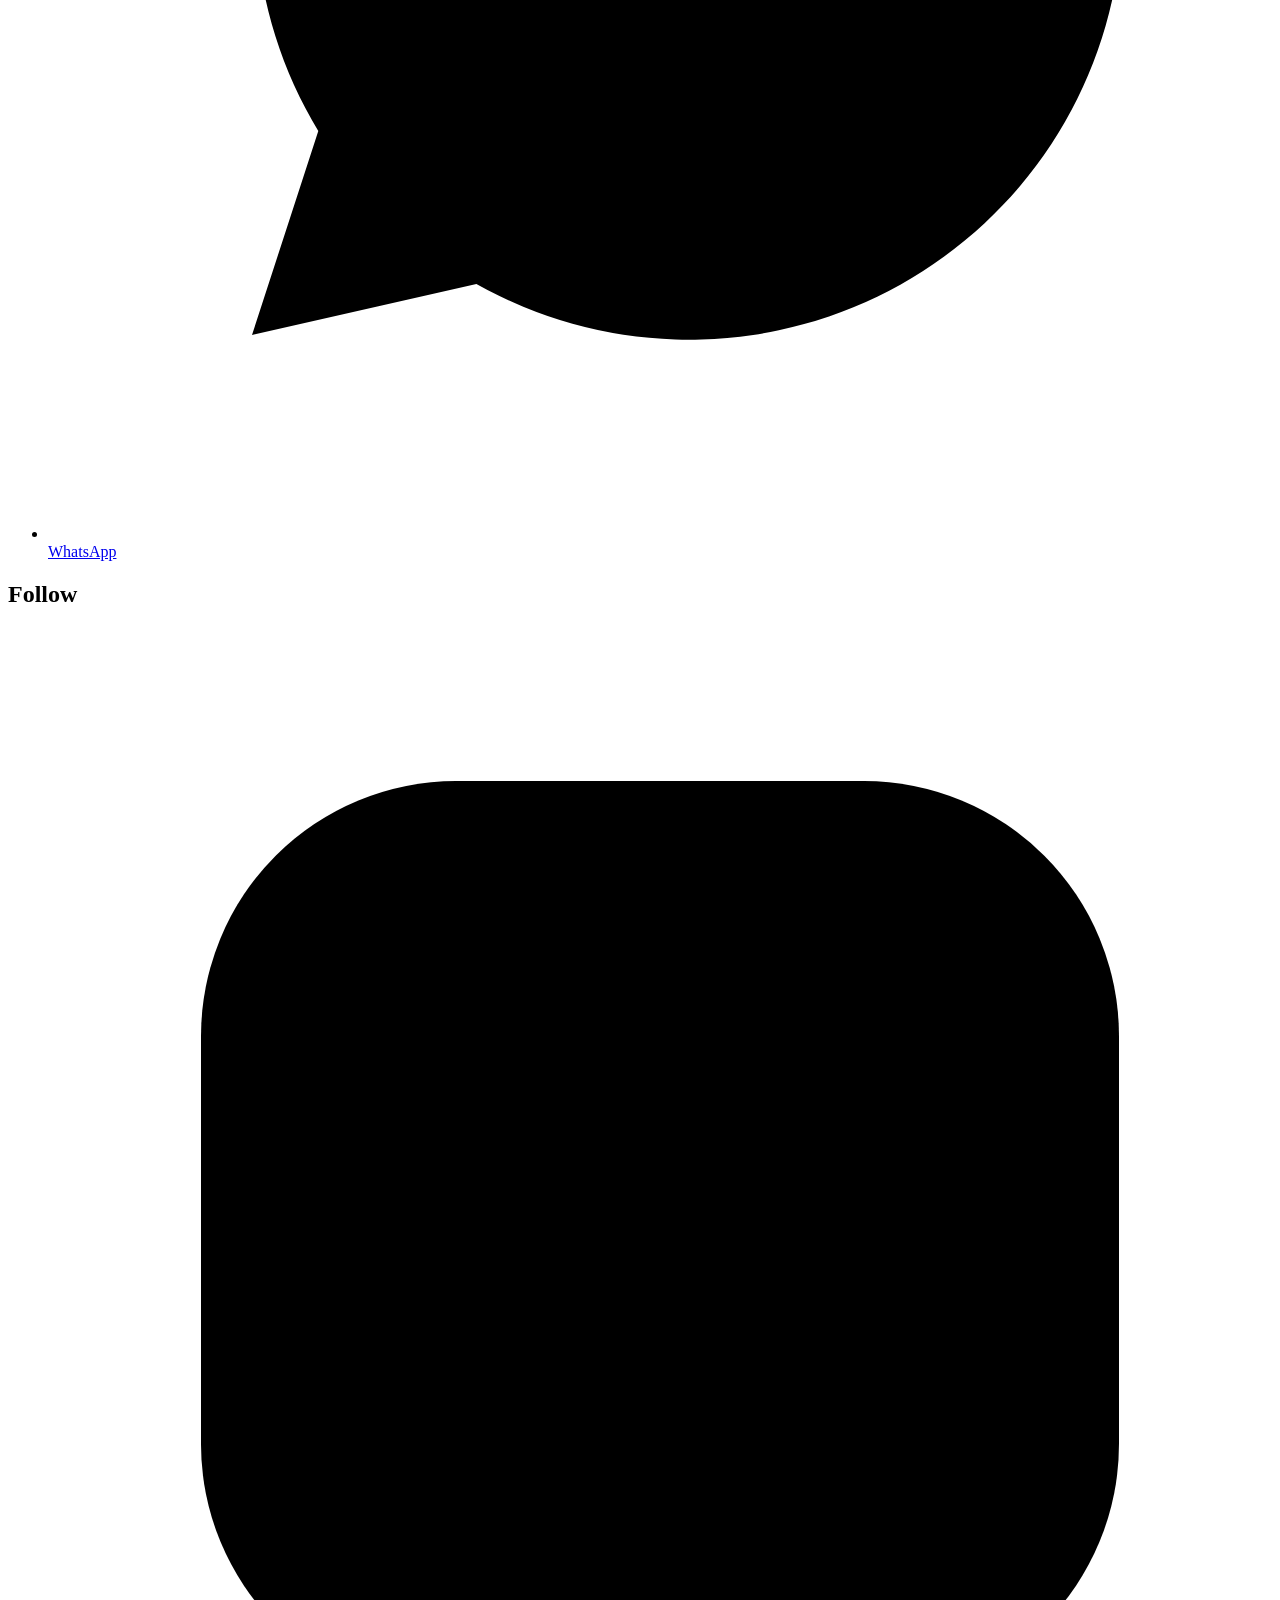
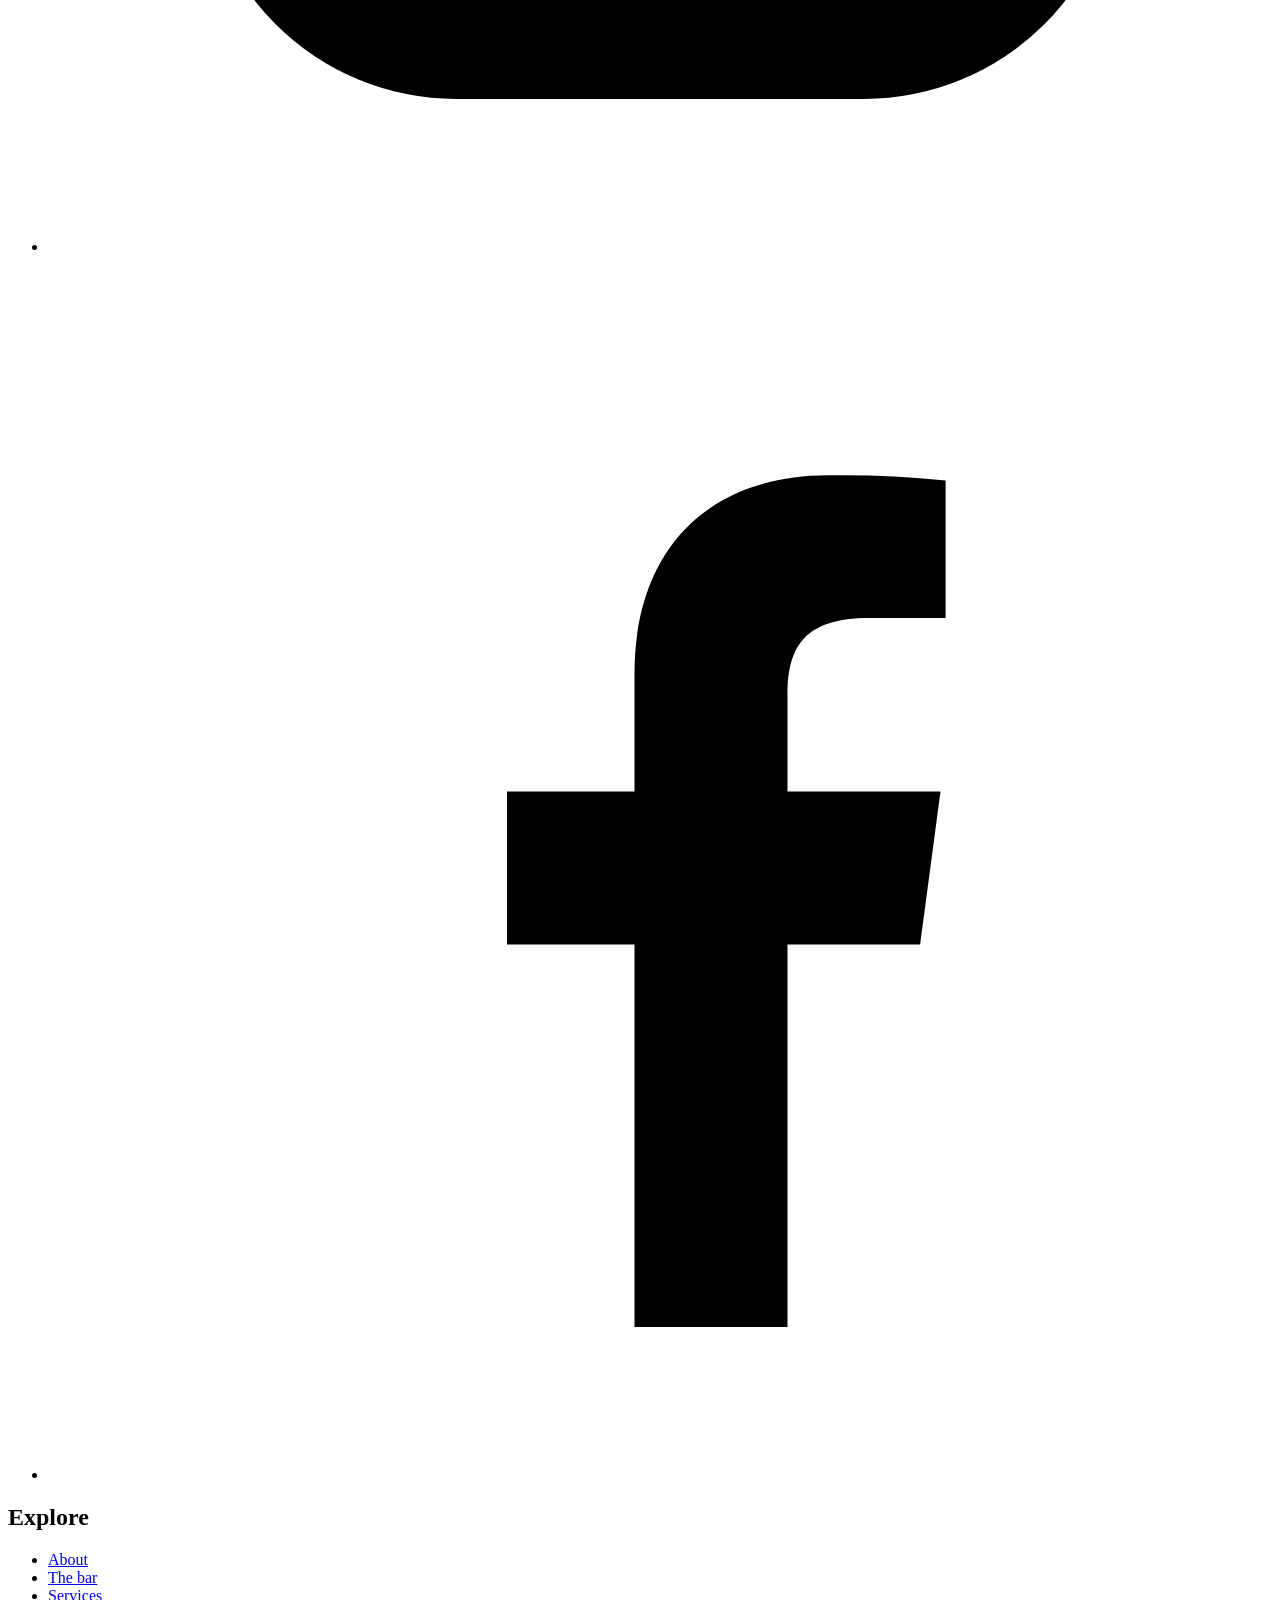
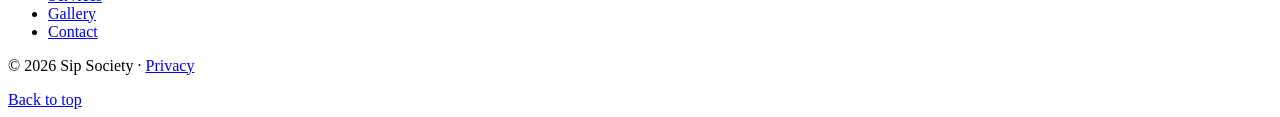
==== commit 65b6b33a: "Refine branding and messaging: update descriptions for broader event coverage, adjust call-to-action" ====
--- a/index.html
+++ b/index.html
@@ -3,8 +3,8 @@
   <head>
     <meta charset="utf-8">
     <meta name="viewport" content="width=device-width, initial-scale=1">
-    <title>Wedding Bar &amp; Cocktail Service — The Sip Society</title>
-    <meta name="description" content="Tailor-made wedding bar and cocktail service for weddings and private events. Bespoke menus, staffed bar, glassware and setup. Check your date with The Sip Society.">
+    <title>Tailor-made Bar &amp; Cocktail Service — The Sip Society</title>
+    <meta name="description" content="Tailor-made bar and cocktail service for weddings and private events. Bespoke menus, staffed bar, glassware and setup. Check your date with The Sip Society.">
     <meta name="theme-color" content="#b2864d">
     <link rel="icon" href="images/mark.svg" type="image/svg+xml">
     <link rel="stylesheet" href="css/fonts.css">
@@ -16,7 +16,7 @@
       "@type": "LocalBusiness",
       "name": "The Sip Society",
       "legalName": "Sip Society",
-      "description": "Tailor-made wedding bar and cocktail service for weddings and private events.",
+      "description": "Tailor-made bar and cocktail service for private events and weddings.",
       "email": "eventsso@example.com",
       "telephone": "+30 690 000 0000",
       "address": { "@type": "PostalAddress", "addressCountry": "GR" },
@@ -84,13 +84,13 @@
         </nav>
       </div>
       <div class="hero-copy">
-        <p class="hero-eyebrow">Wedding bar &amp; cocktail service</p>
+        <p class="hero-eyebrow">Bespoke bar &amp; cocktail services</p>
         <h1 class="hero-title">
           <span>What does your</span>
           <span>special occasion</span>
           <span>taste like?</span>
         </h1>
-        <p class="hero-sub">Bespoke cocktail menus, a staffed counter and everything on it, made in front of your guests.</p>
+        <p class="hero-sub">Expert Bartenders &bullet; Custom Cocktail Menus &bullet; Stylish Bar Setups</p>
         <a class="pill hero-cta" href="contact.html">Book your event</a>
       </div>
       <a class="scroll-cue" href="#about">
@@ -121,7 +121,7 @@
           <h2 class="dash">It’s the experience</h2>
           <p class="vision-kicker">guests come to the bar, and the evening gathers around it</p>
           <p>
-            It is for weddings and for other gatherings where the bar should feel like part of the room, not a side table in the corner. Drinks are made in front of the guests, at a counter they can stand at and return to.
+            It is for weddings, parties and any gathering where the bar should feel like part of the room, not a side table in the corner. Drinks are made in front of the guests, at a counter they can stand at and return to.
           </p>
           <a class="more" href="contact.html">ask about a date</a>
         </div>
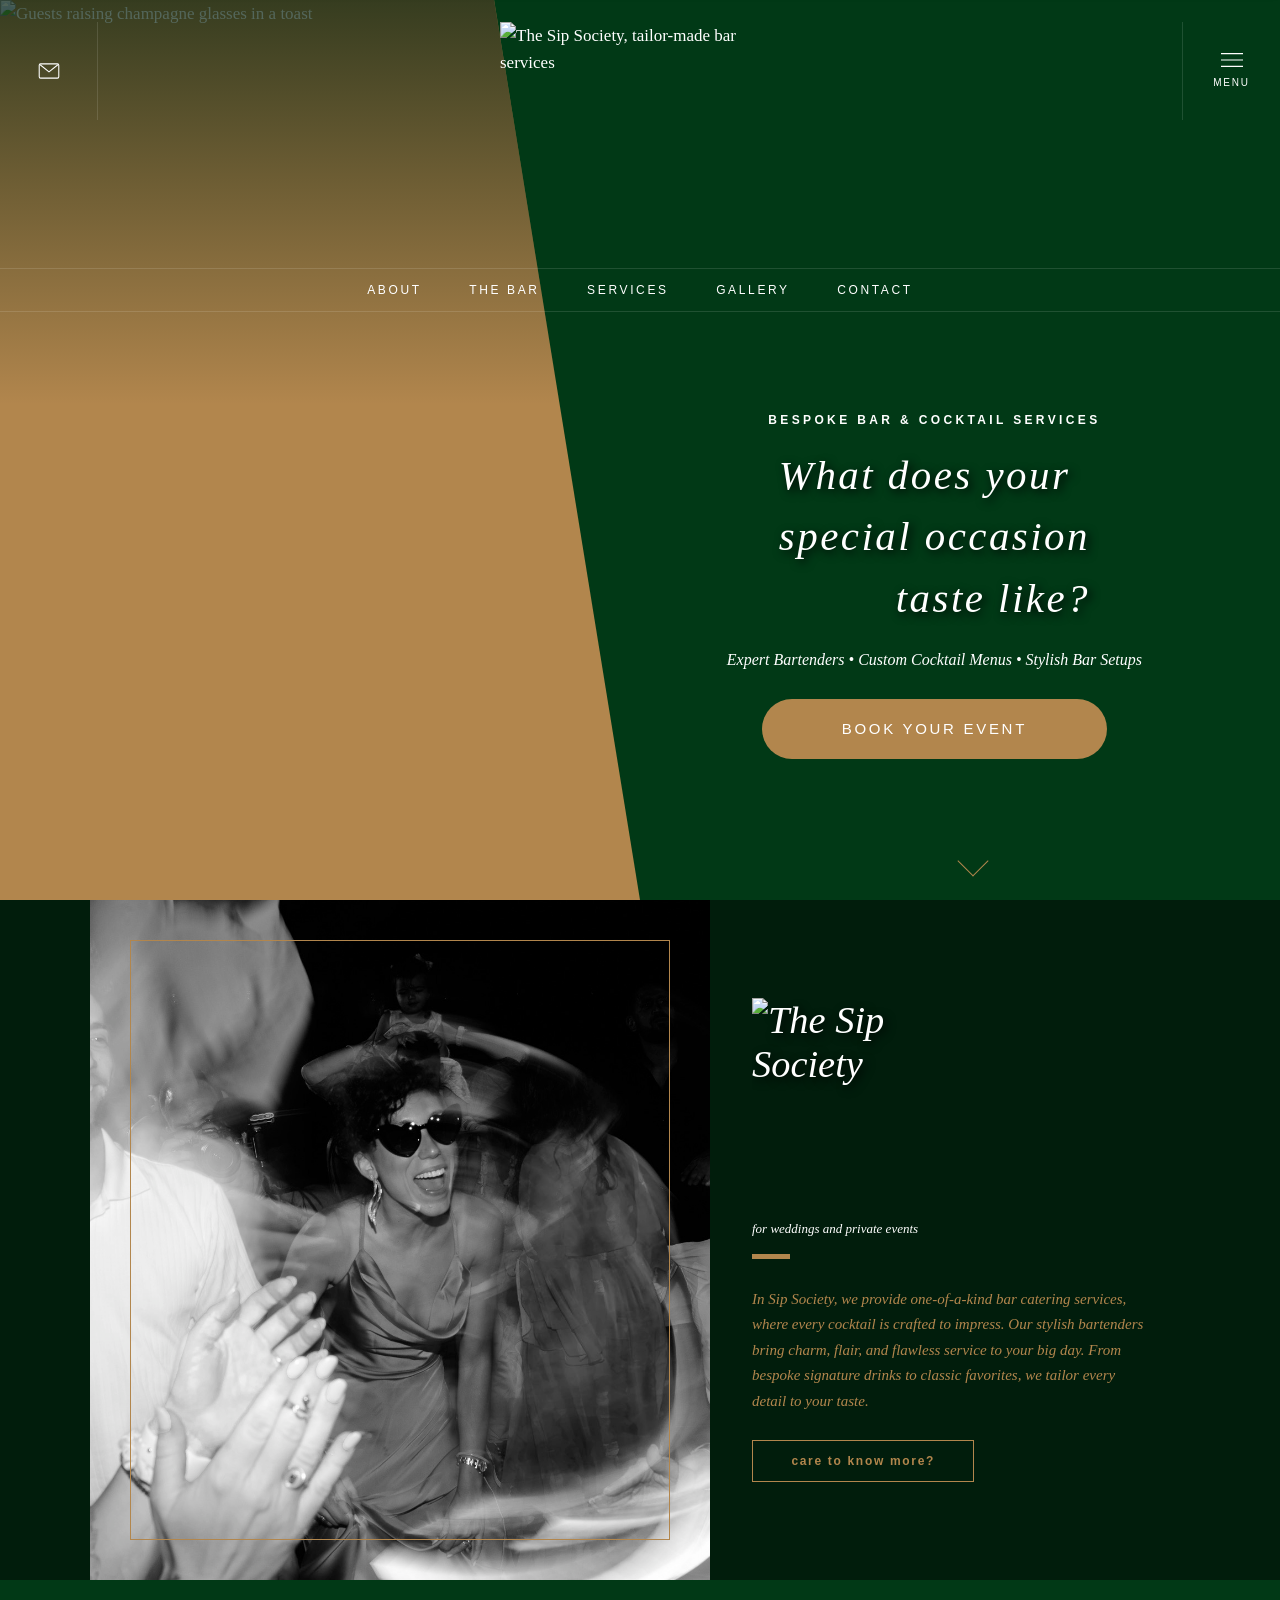
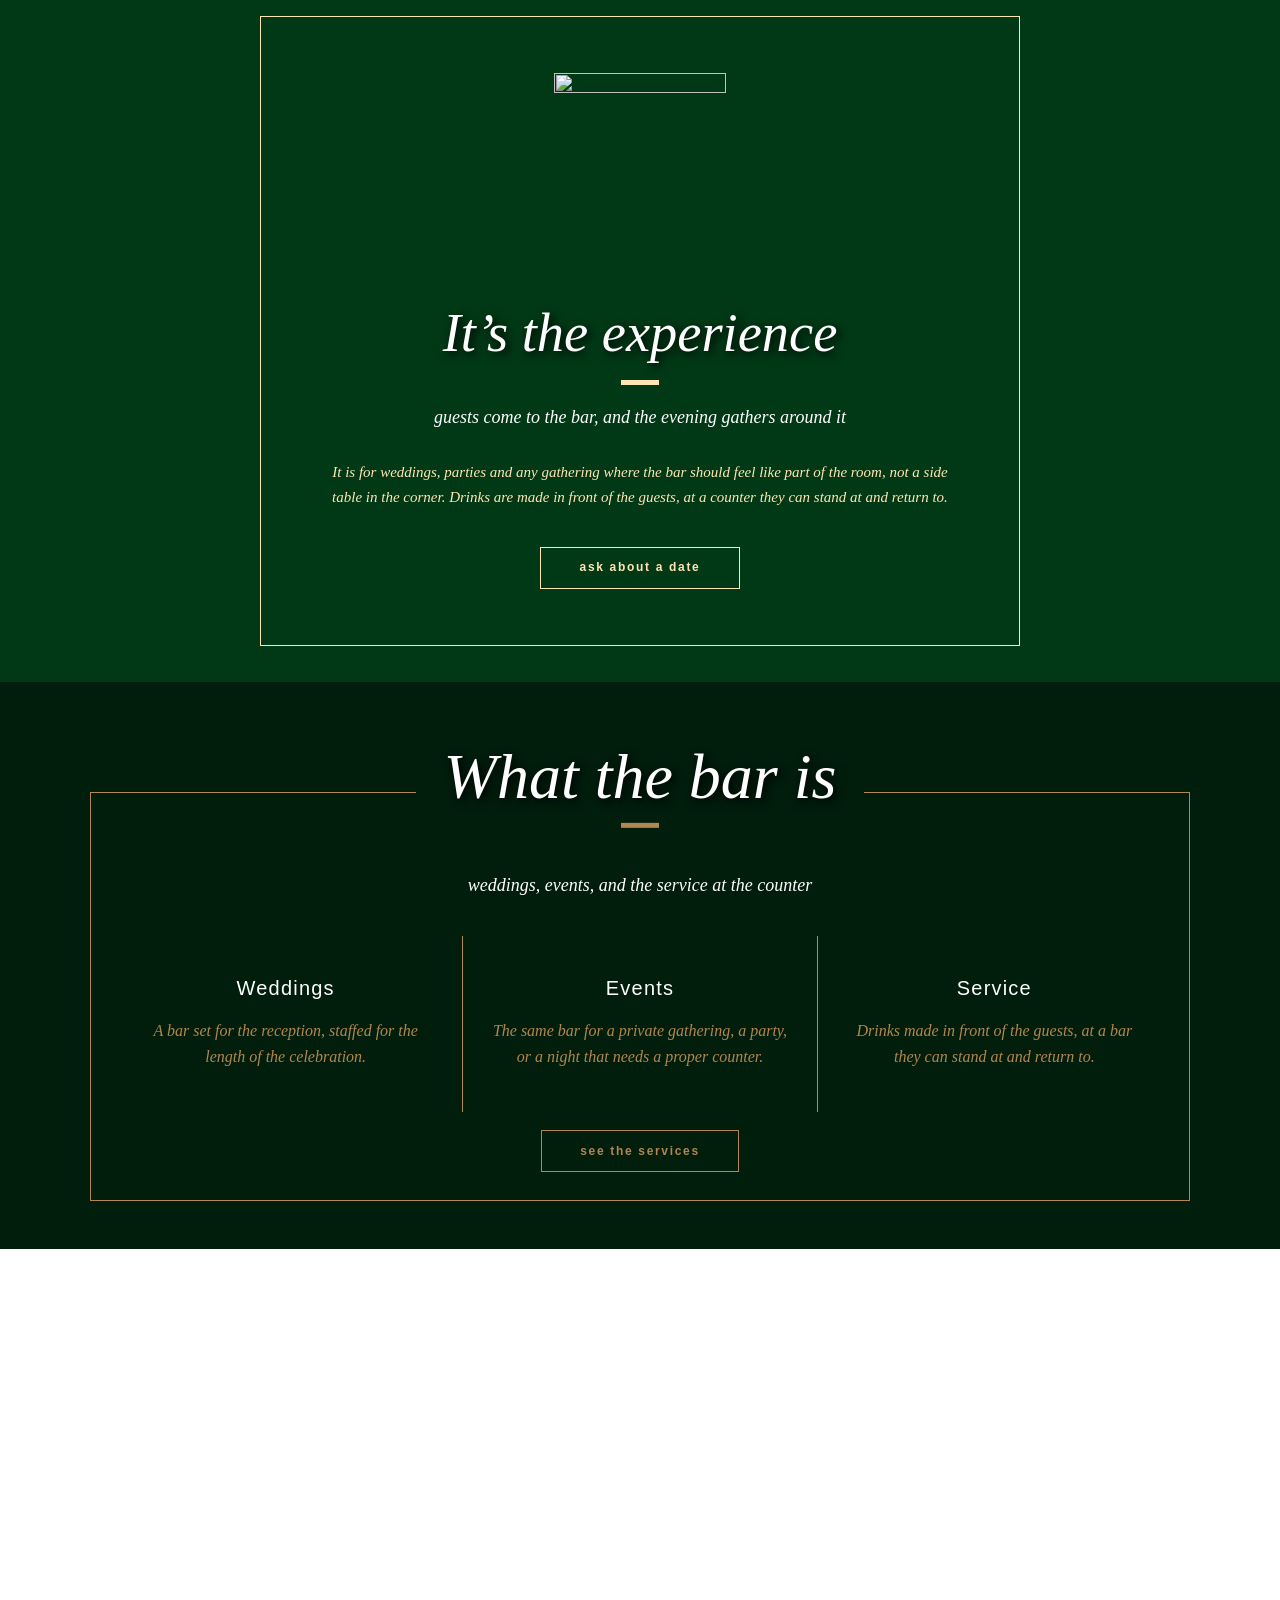
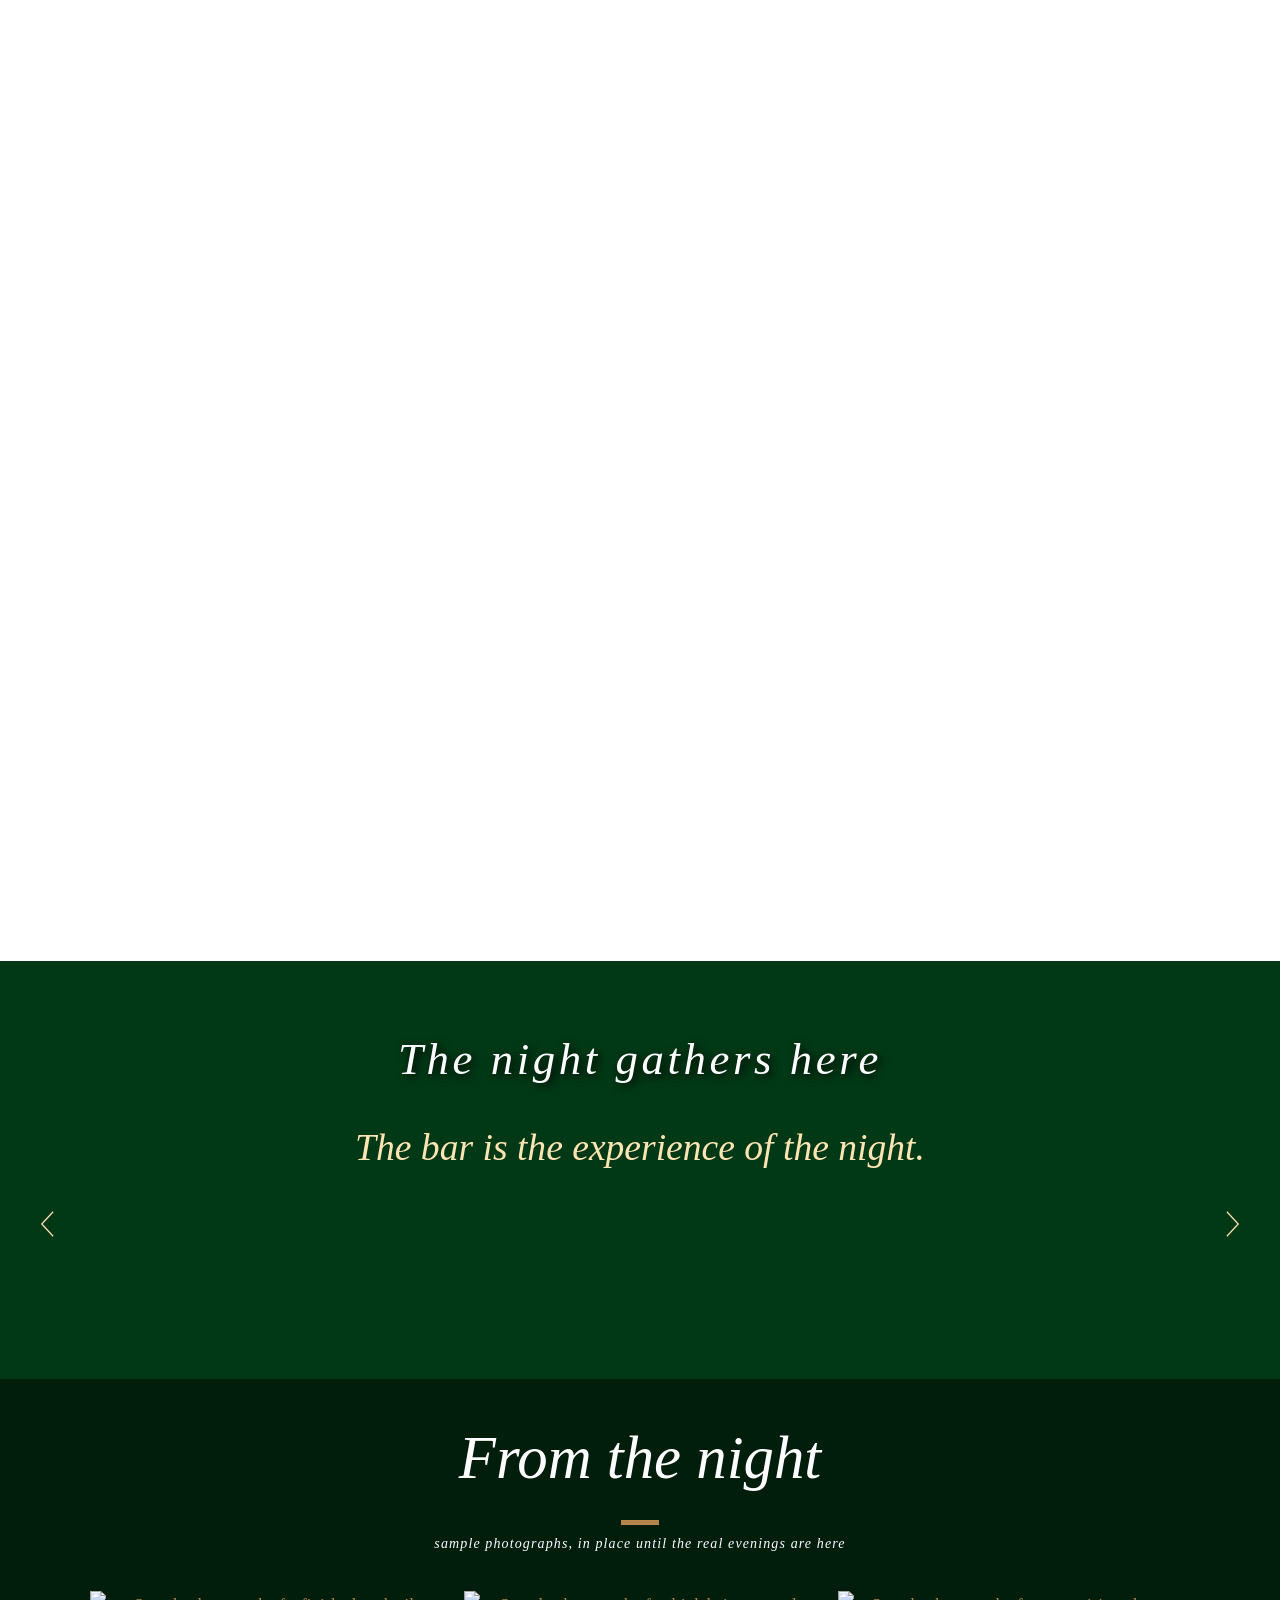
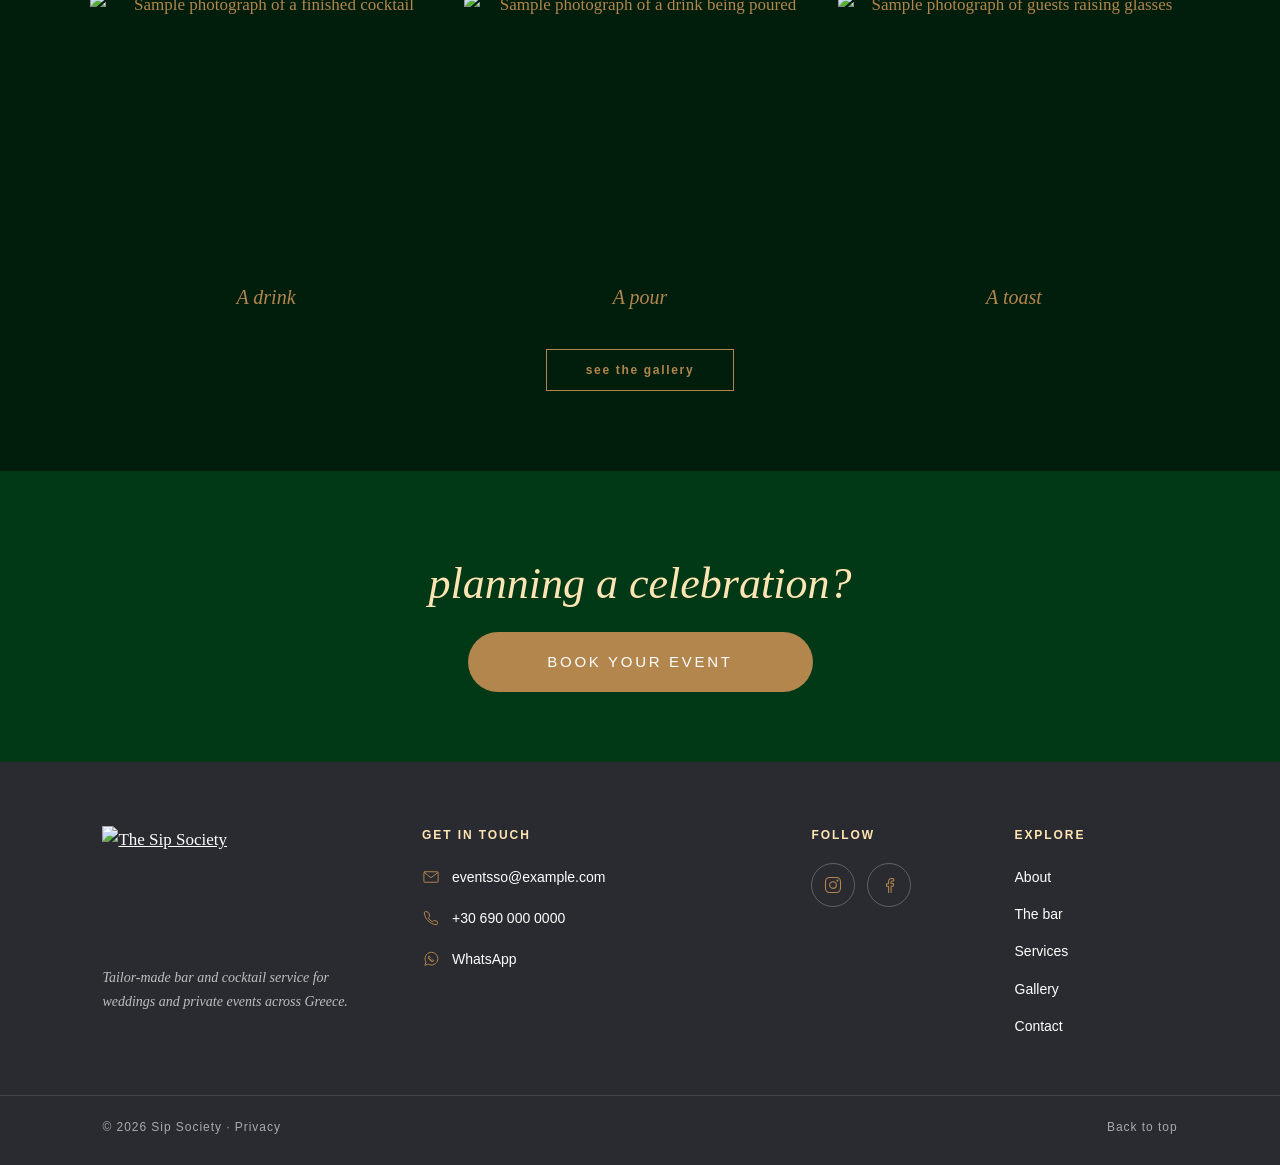
==== commit 78e207f7: "Refine About section: update image and alt text for better accessibility, adjust tagline messaging, " ====
--- a/index.html
+++ b/index.html
@@ -101,17 +101,16 @@
     <main>
       <section class="split band band-plum" id="about">
         <div class="split-photo">
-          <img src="images/samples/bar.jpg" alt="Sample photograph of cocktails on a bar" width="1200" height="1800">
+          <img src="images/samples/about-bw.jpg" alt="Guests laughing and dancing at a wedding reception" width="1850" height="1231">
         </div>
         <div class="split-copy">
           <h2>
             <img src="images/logo-word.png" alt="The Sip Society" width="397" height="323">
           </h2>
-          <p class="kicker dash">for weddings and the night around the bar</p>
+          <p class="kicker dash">for weddings and private events</p>
           <p>
-            The Sip Society brings a bar to the event. The work is the service at that bar: what is poured, how the counter is set, and how guests are looked after from the first drink to the last.
-          </p>
-          <a class="more" href="services.html">care to know more?</a>
+            In Sip Society, we provide one-of-a-kind bar catering services, where every cocktail is crafted to impress. Our stylish bartenders bring charm, flair, and flawless service to your big day. From bespoke signature drinks to classic favorites, we tailor every detail to your taste.          </p>
+          <a class="more" href="services.html">Care to know more?</a>
         </div>
       </section>
 
--- a/css/styles.css
+++ b/css/styles.css
@@ -0,0 +1,2084 @@
+:root {
+  --gold: #b2864d;
+  --gold-deep: #a17a49;
+  --ink: #2a2a31;
+  --muted: #7f7f83;
+  --line: #e5e5e6;
+  --plum: #011d0c;
+  --green: #013916;
+  --green-line: #4f7a60;
+  --paper: #ffffff;
+  --form: #edecf2;
+  --banana: #ffe5b3;
+  --serif: "Playfair Display", Georgia, "Times New Roman", serif;
+  --body: "Merriweather", Georgia, serif;
+  --sans: "Montserrat", "Avenir Next", "Segoe UI", sans-serif;
+  --text-shadow: 3px 3px 10px #000;
+}
+
+*,
+*::before,
+*::after {
+  box-sizing: border-box;
+}
+
+html {
+  scroll-behavior: smooth;
+  scroll-padding-top: 104px;
+}
+
+body {
+  margin: 0;
+  color: var(--ink);
+  background: var(--paper);
+  font-family: var(--body);
+  font-size: 17px;
+  font-weight: 300;
+  line-height: 1.6;
+}
+
+img {
+  display: block;
+  max-width: 100%;
+}
+
+a {
+  color: inherit;
+}
+
+button,
+input,
+textarea {
+  font: inherit;
+}
+
+.skip {
+  position: absolute;
+  left: 1rem;
+  top: -4rem;
+  z-index: 80;
+  padding: 0.6rem 1rem;
+  background: var(--gold);
+  color: #fff;
+  text-decoration: none;
+}
+
+.skip:focus {
+  top: 1rem;
+}
+
+.visually-hidden {
+  position: absolute;
+  width: 1px;
+  height: 1px;
+  padding: 0;
+  margin: -1px;
+  overflow: hidden;
+  clip: rect(0, 0, 0, 0);
+  white-space: nowrap;
+  border: 0;
+}
+
+.hp {
+  position: absolute;
+  left: -9999px;
+}
+
+.dash {
+  position: relative;
+}
+
+.dash::after {
+  content: "";
+  display: block;
+  width: 38px;
+  height: 5px;
+  margin-top: 14px;
+  background: var(--gold);
+}
+
+.hero-title.dash::after,
+h2.dash::after {
+  margin-inline: auto;
+}
+
+/* Sticky bar */
+
+.sticky-bar {
+  position: fixed;
+  top: 0;
+  left: 0;
+  right: 0;
+  z-index: 25;
+  display: flex;
+  align-items: center;
+  justify-content: space-between;
+  height: 104px;
+  padding-left: 22px;
+  background: #fff;
+  box-shadow: 0 2px 13px rgba(0, 0, 0, 0.07);
+  transform: translateY(-110%);
+  transition: transform 0.45s ease;
+}
+
+.sticky-bar.is-visible {
+  transform: translateY(0);
+}
+
+.sticky-brand {
+  display: flex;
+  align-items: center;
+  height: 100%;
+  padding: 8px 0;
+  text-decoration: none;
+}
+
+.sticky-brand img {
+  width: auto;
+  height: 88px;
+}
+
+/* Hero */
+
+.hero {
+  position: relative;
+  min-height: 100vh;
+  min-height: 100dvh;
+  color: #fff;
+  background: #1a1720;
+  overflow: hidden;
+}
+
+.hero-short {
+  min-height: 78vh;
+}
+
+.hero-legal {
+  min-height: max(56vh, 520px);
+}
+
+.hero-photo {
+  position: absolute;
+  inset: 0;
+  background:
+    linear-gradient(to bottom, rgba(16, 14, 22, 0.62) 0%, rgba(16, 14, 22, 0.12) 42%, rgba(16, 14, 22, 0.35) 100%),
+    url("../images/samples/hero.jpg") center / cover no-repeat;
+  filter: grayscale(1) contrast(1.05);
+}
+
+.hero-photo-gallery {
+  background:
+    linear-gradient(to bottom, rgba(16, 14, 22, 0.62) 0%, rgba(16, 14, 22, 0.16) 46%, rgba(16, 14, 22, 0.45) 100%),
+    url("../images/samples/reception.jpg") center / cover no-repeat;
+  filter: grayscale(1) contrast(1.05);
+}
+
+.hero-photo-services {
+  background:
+    linear-gradient(to bottom, rgba(16, 14, 22, 0.62) 0%, rgba(16, 14, 22, 0.16) 46%, rgba(16, 14, 22, 0.45) 100%),
+    url("../images/samples/bar.jpg") center / cover no-repeat;
+  filter: grayscale(1) contrast(1.05);
+}
+
+.hero-photo-contact {
+  background:
+    linear-gradient(to bottom, rgba(16, 14, 22, 0.62) 0%, rgba(16, 14, 22, 0.16) 46%, rgba(16, 14, 22, 0.45) 100%),
+    url("../images/samples/evening.jpg") center / cover no-repeat;
+  filter: grayscale(1) contrast(1.05);
+}
+
+.hero-chrome {
+  position: relative;
+  z-index: 2;
+}
+
+.wordmark {
+  position: relative;
+  z-index: 2;
+  display: block;
+  width: min(280px, calc(100% - 180px));
+  margin: 22px auto 0;
+  text-decoration: none;
+}
+
+.wordmark img {
+  width: 100%;
+  height: auto;
+}
+
+.rail-link,
+.rail-btn {
+  position: absolute;
+  top: 0;
+  z-index: 3;
+  display: flex;
+  flex-direction: column;
+  align-items: center;
+  justify-content: center;
+  gap: 7px;
+  width: 98px;
+  height: 98px;
+  border: 0;
+  background: transparent;
+  color: #fff;
+  cursor: pointer;
+  text-decoration: none;
+}
+
+.rail-link {
+  left: 0;
+  border-right: 1px solid rgba(255, 255, 255, 0.12);
+}
+
+.rail-btn {
+  right: 0;
+  border-left: 1px solid rgba(255, 255, 255, 0.12);
+  font-family: var(--sans);
+  font-size: 10px;
+  font-weight: 500;
+  letter-spacing: 0.18em;
+  text-transform: uppercase;
+}
+
+.rail-link svg,
+.rail-btn svg {
+  width: 22px;
+  height: 16px;
+}
+
+.rail-btn-bar {
+  position: static;
+  width: 98px;
+  height: 104px;
+  border-left: 1px solid var(--line);
+  color: var(--green);
+}
+
+.rail-btn-close {
+  position: static;
+  width: 98px;
+  height: 98px;
+  border-left: 1px solid var(--banana);
+  color: var(--banana);
+}
+
+.hero-nav {
+  position: relative;
+  z-index: 2;
+  margin-top: 18px;
+  border-top: 1px solid rgba(255, 255, 255, 0.12);
+  border-bottom: 1px solid rgba(255, 255, 255, 0.12);
+  text-align: center;
+}
+
+.hero-nav a {
+  display: inline-block;
+  padding: 0 1.35rem;
+  color: #fff;
+  font-family: var(--sans);
+  font-size: 12px;
+  font-weight: 500;
+  letter-spacing: 0.22em;
+  line-height: 42px;
+  text-decoration: none;
+  text-transform: uppercase;
+}
+
+.hero-nav a:hover,
+.hero-nav a:focus-visible,
+.hero-nav a[aria-current="page"] {
+  text-shadow: 0 0 12px rgba(255, 255, 255, 0.95);
+}
+
+.hero-title {
+  position: absolute;
+  right: 8%;
+  bottom: 92px;
+  left: 8%;
+  z-index: 2;
+  margin: 0;
+  color: #fff;
+  font-family: var(--serif);
+  font-size: clamp(2.3rem, 4.6vw, 4.05rem);
+  font-weight: 700;
+  line-height: 1.12;
+  text-align: center;
+  text-shadow: var(--text-shadow);
+}
+
+.scroll-cue {
+  position: absolute;
+  bottom: 28px;
+  left: 50%;
+  z-index: 2;
+  width: 22px;
+  height: 22px;
+  border-right: 1.5px solid var(--gold);
+  border-bottom: 1.5px solid var(--gold);
+  transform: translateX(-50%) rotate(45deg);
+}
+
+/* Overlay menu */
+
+.overlay-menu {
+  position: fixed;
+  inset: 0;
+  z-index: 40;
+  overflow: auto;
+  background: var(--plum);
+  color: #fff;
+}
+
+.overlay-menu[hidden] {
+  display: none;
+}
+
+.overlay-top {
+  display: flex;
+  align-items: center;
+  justify-content: space-between;
+  min-height: 98px;
+  padding-left: 40px;
+  border-bottom: 1px solid var(--banana);
+}
+
+.overlay-brand {
+  display: grid;
+  place-items: center;
+  flex: none;
+  width: 168px;
+  height: 168px;
+  border-radius: 50%;
+  margin: 16px 0;
+  background: var(--green);
+  overflow: hidden;
+  text-decoration: none;
+}
+
+.overlay-brand img {
+  width: 68%;
+  height: auto;
+}
+
+.overlay-nav {
+  display: grid;
+  gap: 0.35rem;
+  max-width: 640px;
+  padding: 48px 40px 80px;
+}
+
+.overlay-nav a {
+  color: var(--gold);
+  font-family: var(--sans);
+  font-size: 1.35rem;
+  font-weight: 500;
+  letter-spacing: 0.16em;
+  text-decoration: none;
+  text-transform: uppercase;
+}
+
+.overlay-nav a:hover,
+.overlay-nav a:focus-visible,
+.overlay-nav a[aria-current="page"] {
+  color: #fff;
+}
+
+body.menu-open {
+  overflow: hidden;
+}
+
+/* Alternating bands (home page): green sections use banana, plum sections
+   use gold. Headers and subheaders stay white. */
+
+section.band-green {
+  --band-bg: var(--green);
+  --band-fg: var(--banana);
+}
+
+section.band-plum {
+  --band-bg: var(--plum);
+  --band-fg: var(--gold);
+}
+
+section.band {
+  background: var(--band-bg);
+  color: var(--band-fg);
+}
+
+section.band h2,
+section.band h3,
+section.band .kicker,
+section.band .vision-kicker,
+section.band .offer-kicker,
+section.band .preview-kicker {
+  color: #fff;
+}
+
+section.band .more,
+section.band .more-dark {
+  border-color: var(--band-fg);
+  color: var(--band-fg);
+}
+
+section.band .more:hover,
+section.band .more:focus-visible {
+  background: var(--band-fg);
+  color: var(--band-bg);
+}
+
+section.band .dash::after {
+  background: var(--band-fg);
+}
+
+section.band .split-photo::after,
+section.band .vision-frame,
+section.band .offer-frame,
+section.band .levels-frame {
+  border-color: var(--band-fg);
+}
+
+section.band .slant-photo {
+  background: var(--band-fg);
+}
+
+section.band .offer-grid {
+  background: var(--band-fg);
+}
+
+section.band .offer-grid li,
+.offer.band h2 span {
+  background: var(--band-bg);
+}
+
+section.band .offer-grid p,
+section.band .line-slide,
+section.band .line-controls button,
+section.band .preview-grid a {
+  color: var(--band-fg);
+}
+
+section.band .levels-echo {
+  color: rgba(255, 255, 255, 0.12);
+}
+
+/* Split feature */
+
+.split {
+  display: grid;
+  grid-template-columns: minmax(0, 1fr) minmax(300px, 480px);
+  min-height: 680px;
+  padding-inline: max(0px, calc((100% - 1100px) / 2));
+  background: var(--plum);
+  color: #fff;
+}
+
+.split-photo {
+  position: relative;
+  min-height: 520px;
+  overflow: hidden;
+}
+
+.split-photo img {
+  position: absolute;
+  inset: 0;
+  width: 100%;
+  height: 100%;
+  object-fit: cover;
+}
+
+.split-photo::after {
+  content: "";
+  position: absolute;
+  inset: 40px;
+  border: 1px solid rgba(255, 255, 255, 0.26);
+  pointer-events: none;
+}
+
+.split-copy {
+  display: flex;
+  flex-direction: column;
+  justify-content: center;
+  padding: 72px 42px;
+}
+
+.split-copy h2 {
+  margin: 0 0 18px;
+  font-family: var(--serif);
+  font-size: clamp(2rem, 3vw, 2.4rem);
+  font-style: italic;
+  font-weight: 500;
+  line-height: 1.15;
+  text-shadow: var(--text-shadow);
+}
+
+.split-copy h2 img {
+  width: min(250px, 100%);
+  height: auto;
+}
+
+.kicker,
+.vision-kicker,
+.offer-kicker,
+.preview-kicker,
+.contact-lead,
+.gallery-intro p {
+  font-family: var(--body);
+  font-style: italic;
+  font-weight: 300;
+}
+
+.kicker {
+  display: inline-block;
+  margin: 0;
+  font-size: 13px;
+}
+
+.split-copy p:not(.kicker) {
+  margin: 0;
+  padding: 28px 0 8px;
+  font-size: 15px;
+  font-style: italic;
+  line-height: 1.7;
+}
+
+.more {
+  display: inline-flex;
+  align-items: center;
+  justify-content: center;
+  width: fit-content;
+  min-height: 42px;
+  margin-top: 18px;
+  padding: 0 2.4rem;
+  border: 1px solid var(--gold);
+  color: #fff;
+  font-family: var(--sans);
+  font-size: 12px;
+  font-weight: 700;
+  letter-spacing: 0.14em;
+  text-decoration: none;
+  text-transform: lowercase;
+}
+
+.more:hover,
+.more:focus-visible {
+  background: var(--gold);
+}
+
+.more-dark {
+  color: var(--ink);
+  margin: 8px auto 0;
+}
+
+/* Green vision */
+
+.vision {
+  padding: 36px;
+  background: var(--green);
+  color: #fff;
+}
+
+.vision-frame {
+  max-width: 760px;
+  margin: 0 auto;
+  padding: 48px 28px 56px;
+  border: 1px solid var(--gold);
+  text-align: center;
+}
+
+.vision-mark {
+  width: min(240px, 72%);
+  height: auto;
+  margin: 8px auto 18px;
+}
+
+.vision h2 {
+  display: inline-block;
+  margin: 18px 0 0;
+  font-family: var(--serif);
+  font-size: clamp(2.4rem, 5vw, 3.4rem);
+  font-style: italic;
+  font-weight: 500;
+  line-height: 1.1;
+  text-shadow: var(--text-shadow);
+}
+
+.vision h2.dash::after {
+  margin-top: 16px;
+}
+
+.vision-kicker {
+  margin: 18px 0 0;
+  font-size: 18px;
+}
+
+.vision-frame > p:last-of-type {
+  max-width: 640px;
+  margin: 28px auto 8px;
+  font-size: 15px;
+  font-style: italic;
+  line-height: 1.7;
+}
+
+.vision .more {
+  margin-top: 28px;
+  color: var(--gold);
+}
+
+.vision .more:hover,
+.vision .more:focus-visible {
+  color: #fff;
+}
+
+/* Offer */
+
+.offer {
+  padding: 110px 28px 48px;
+  background: var(--plum);
+  color: #fff;
+}
+
+.offer-frame {
+  position: relative;
+  max-width: 1100px;
+  margin: 0 auto;
+  padding: 78px 18px 28px;
+  border: 1px solid var(--gold-deep);
+  text-align: center;
+}
+
+.offer h2 {
+  position: absolute;
+  top: 0;
+  right: 0;
+  left: 0;
+  margin: 0;
+  font-family: var(--serif);
+  font-size: clamp(2.4rem, 5vw, 4rem);
+  font-style: italic;
+  font-weight: 500;
+  line-height: 1;
+  text-shadow: var(--text-shadow);
+  transform: translateY(-58%);
+}
+
+.offer h2 span {
+  display: inline-block;
+  padding: 0 28px;
+  background: var(--plum);
+}
+
+.offer h2 span.dash::after {
+  margin-inline: auto;
+}
+
+.offer-kicker {
+  margin: 0 0 36px;
+  font-size: 18px;
+}
+
+.offer-grid {
+  display: grid;
+  grid-template-columns: repeat(3, minmax(0, 1fr));
+  gap: 1px;
+  margin: 0;
+  padding: 0;
+  list-style: none;
+  background: #4a4a50;
+}
+
+.offer-grid li {
+  padding: 36px 26px 42px;
+  background: var(--plum);
+}
+
+.offer-grid a {
+  display: block;
+  color: inherit;
+  text-decoration: none;
+}
+
+.offer-grid a:hover h3,
+.offer-grid a:focus-visible h3 {
+  color: var(--gold);
+}
+
+.offer-grid h3 {
+  margin: 0 0 14px;
+  color: #fff;
+  font-family: var(--sans);
+  font-size: 20px;
+  font-weight: 500;
+  letter-spacing: 0.06em;
+}
+
+.offer-grid p {
+  margin: 0;
+  color: var(--gold);
+  font-size: 16px;
+  font-style: italic;
+  line-height: 1.65;
+}
+
+/* Lines */
+
+.lines {
+  position: relative;
+  padding: 72px max(12%, calc((100% - 1100px) / 2)) 80px;
+  text-align: center;
+}
+
+.lines h2 {
+  margin: 0 0 36px;
+  color: var(--gold);
+  font-family: var(--serif);
+  font-size: clamp(2rem, 4vw, 2.8rem);
+  font-style: italic;
+  font-weight: 500;
+  letter-spacing: 0.08em;
+  line-height: 1.2;
+  text-shadow: var(--text-shadow);
+}
+
+.line-viewport {
+  position: relative;
+  min-height: 11rem;
+}
+
+.line-slide {
+  position: absolute;
+  top: 0;
+  right: 0;
+  left: 0;
+  margin: 0;
+  color: var(--ink);
+  font-family: var(--serif);
+  font-size: clamp(1.55rem, 3vw, 2.35rem);
+  font-style: italic;
+  font-weight: 500;
+  line-height: 1.35;
+  opacity: 0;
+  transition: opacity 0.45s ease;
+}
+
+.line-slide.is-active {
+  opacity: 1;
+}
+
+.line-controls button {
+  position: absolute;
+  top: 58%;
+  display: grid;
+  place-items: center;
+  width: 42px;
+  height: 42px;
+  padding: 0;
+  border: 0;
+  background: transparent;
+  color: var(--gold);
+  cursor: pointer;
+}
+
+.line-controls button[data-line="prev"] {
+  left: 2%;
+}
+
+.line-controls button[data-line="next"] {
+  right: 2%;
+}
+
+.line-controls svg {
+  width: 16px;
+  height: 28px;
+}
+
+/* Preview */
+
+.preview {
+  padding: 20px 6% 80px;
+  text-align: center;
+}
+
+.preview h2 {
+  display: inline-block;
+  margin: 10px 0 0;
+  color: var(--ink);
+  font-family: var(--serif);
+  font-size: clamp(2.6rem, 5vw, 3.8rem);
+  font-style: italic;
+  font-weight: 500;
+}
+
+.preview-kicker {
+  margin: 8px auto 36px;
+  color: var(--gold);
+  font-size: 14px;
+  letter-spacing: 0.08em;
+}
+
+.preview-grid {
+  display: grid;
+  grid-template-columns: repeat(3, minmax(0, 1fr));
+  gap: 22px;
+  max-width: 1100px;
+  margin: 0 auto 28px;
+  padding: 0;
+  list-style: none;
+}
+
+.preview-grid a {
+  display: block;
+  color: var(--ink);
+  text-decoration: none;
+}
+
+.preview-grid img {
+  width: 100%;
+  height: 280px;
+  object-fit: cover;
+}
+
+.preview-grid span {
+  display: block;
+  margin-top: 10px;
+  font-family: var(--serif);
+  font-size: 1.25rem;
+  font-style: italic;
+}
+
+/* Gallery page */
+
+.gallery-intro {
+  max-width: 720px;
+  margin: 0 auto;
+  padding: 56px 8% 10px;
+  text-align: center;
+}
+
+.gallery-intro p {
+  margin: 0;
+  color: var(--gold);
+  font-size: 18px;
+}
+
+.gallery {
+  display: grid;
+  grid-template-columns: 1fr 1fr;
+  gap: 42px 36px;
+  max-width: 1100px;
+  margin: 0 auto;
+  padding: 36px 6% 90px;
+  list-style: none;
+}
+
+.gallery li:first-child {
+  grid-column: 1 / -1;
+}
+
+.gallery figure {
+  margin: 0;
+}
+
+.gallery img {
+  width: 100%;
+  height: 360px;
+  object-fit: cover;
+}
+
+.gallery li:first-child img {
+  height: min(68vh, 620px);
+}
+
+.gallery figcaption {
+  margin-top: 12px;
+  font-family: var(--serif);
+  font-size: 1.45rem;
+  font-style: italic;
+  font-weight: 500;
+}
+
+.gallery figcaption.dash::after {
+  margin-top: 10px;
+}
+
+/* Contact */
+
+.contact-band {
+  background: var(--form);
+  padding: 78px 8% 88px;
+}
+
+.contact-inner {
+  max-width: 720px;
+  margin: 0 auto;
+  text-align: center;
+}
+
+.contact-inner h2 {
+  display: inline-block;
+  margin: 0;
+  color: var(--ink);
+  font-family: var(--serif);
+  font-size: clamp(2.4rem, 5vw, 3.4rem);
+  font-style: italic;
+  font-weight: 500;
+}
+
+.contact-lead {
+  margin: 18px auto 32px;
+  max-width: 38rem;
+  color: var(--ink);
+  font-size: 16px;
+}
+
+.contact-notes {
+  display: grid;
+  gap: 8px;
+  max-width: 38rem;
+  margin: 0 auto 32px;
+  padding: 0;
+  color: var(--muted);
+  font-size: 15px;
+  font-style: italic;
+  list-style: none;
+}
+
+.contact-form select {
+  width: 100%;
+  border: 0;
+  border-bottom: 1px solid var(--ink);
+  border-radius: 0;
+  background: transparent;
+  color: var(--gold);
+  font-family: var(--body);
+  font-size: 18px;
+  font-weight: 300;
+  padding: 0.45rem 0 0.55rem;
+}
+
+.contact-form select:focus-visible {
+  outline: 2px solid var(--gold);
+  outline-offset: 3px;
+}
+
+.contact-form {
+  display: grid;
+  gap: 1.15rem;
+  text-align: left;
+}
+
+.contact-form label {
+  display: grid;
+  gap: 0.35rem;
+  color: var(--muted);
+  font-family: var(--sans);
+  font-size: 11px;
+  font-weight: 700;
+  letter-spacing: 0.16em;
+  text-transform: uppercase;
+}
+
+.contact-form input,
+.contact-form textarea {
+  width: 100%;
+  border: 0;
+  border-bottom: 1px solid var(--ink);
+  border-radius: 0;
+  background: transparent;
+  color: var(--gold);
+  font-family: var(--body);
+  font-size: 18px;
+  font-weight: 300;
+  padding: 0.45rem 0 0.55rem;
+}
+
+.contact-form textarea {
+  border: 1px solid var(--ink);
+  min-height: 180px;
+  padding: 0.85rem 1rem;
+  resize: vertical;
+}
+
+.contact-form input:focus-visible,
+.contact-form textarea:focus-visible,
+a:focus-visible,
+button:focus-visible {
+  outline: 2px solid var(--gold);
+  outline-offset: 3px;
+}
+
+.contact-form input::placeholder,
+.contact-form textarea::placeholder {
+  color: #b7b4c4;
+  font-family: var(--sans);
+  font-size: 14px;
+  font-style: italic;
+  letter-spacing: 0.04em;
+}
+
+.pill {
+  display: flex;
+  align-items: center;
+  justify-content: center;
+  width: min(345px, 92%);
+  min-height: 60px;
+  margin: 12px auto 0;
+  padding: 0 1.2rem;
+  border: 0;
+  border-radius: 30px;
+  background: var(--gold);
+  color: #fff;
+  font-family: var(--sans);
+  font-size: 15px;
+  font-weight: 500;
+  letter-spacing: 0.18em;
+  text-align: center;
+  text-decoration: none;
+  text-transform: uppercase;
+  cursor: pointer;
+}
+
+.pill:hover,
+.pill:focus-visible {
+  background: #9a7340;
+}
+
+.pill-quiet {
+  border: 1px solid #b4b2c0;
+  background: #fff;
+  color: var(--ink);
+}
+
+.pill-quiet:hover,
+.pill-quiet:focus-visible {
+  border-color: var(--gold);
+  background: var(--gold);
+  color: #fff;
+}
+
+.pill:disabled {
+  opacity: 0.65;
+  cursor: wait;
+}
+
+.form-status {
+  min-height: 1.4rem;
+  margin: 0;
+  color: var(--ink);
+  font-family: var(--body);
+  font-size: 15px;
+  font-style: italic;
+  text-align: center;
+}
+
+.form-privacy {
+  margin: -0.4rem 0 0;
+  color: var(--muted);
+  font-size: 13px;
+  text-align: center;
+}
+
+.form-privacy a {
+  color: inherit;
+  text-underline-offset: 2px;
+}
+
+.form-privacy a:hover {
+  color: var(--gold);
+}
+
+/* Privacy policy */
+
+.legal {
+  max-width: 720px;
+  margin: 0 auto;
+  padding: 64px 22px 88px;
+  color: var(--ink);
+  font-size: 16px;
+  line-height: 1.75;
+}
+
+.legal-updated {
+  color: var(--muted);
+  font-family: var(--sans);
+  font-size: 11px;
+  font-weight: 700;
+  letter-spacing: 0.16em;
+  text-transform: uppercase;
+}
+
+.legal h2 {
+  margin: 44px 0 10px;
+  font-family: var(--serif);
+  font-size: 1.7rem;
+  font-style: italic;
+  font-weight: 500;
+}
+
+.legal a {
+  color: var(--gold-deep);
+  text-underline-offset: 2px;
+}
+
+.legal ul {
+  padding-left: 1.2rem;
+}
+
+.legal li + li {
+  margin-top: 6px;
+}
+
+.legal-details {
+  display: grid;
+  grid-template-columns: max-content 1fr;
+  gap: 6px 24px;
+  margin: 20px 0 0;
+  padding: 18px 22px;
+  background: var(--form);
+  font-size: 15px;
+}
+
+.legal-details dt {
+  color: var(--muted);
+  font-family: var(--sans);
+  font-size: 11px;
+  font-weight: 700;
+  letter-spacing: 0.16em;
+  line-height: 2.2;
+  text-transform: uppercase;
+}
+
+.legal-details dd {
+  margin: 0;
+}
+
+@media (max-width: 620px) {
+  .legal-details {
+    grid-template-columns: 1fr;
+    gap: 0;
+  }
+
+  .legal-details dd + dt {
+    margin-top: 10px;
+  }
+}
+
+/* Footer */
+
+.site-footer {
+  background: var(--ink);
+  color: #fff;
+}
+
+.footer-cta {
+  padding: 78px 8% 70px;
+  background: var(--green);
+  text-align: center;
+}
+
+.footer-cta h2 {
+  margin: 0;
+  color: var(--banana);
+  font-family: var(--serif);
+  font-size: clamp(2.1rem, 4vw, 2.75rem);
+  font-style: italic;
+  font-weight: 500;
+}
+
+.footer-main {
+  display: grid;
+  grid-template-columns: minmax(0, 1.2fr) minmax(0, 1.5fr) minmax(0, 0.7fr) minmax(0, 0.7fr);
+  gap: 40px;
+  padding: 64px 8% 56px;
+}
+
+.footer-brand img {
+  width: 150px;
+  height: auto;
+}
+
+.footer-brand p {
+  margin: 18px 0 0;
+  max-width: 20rem;
+  color: rgba(255, 255, 255, 0.7);
+  font-size: 14px;
+  font-style: italic;
+  line-height: 1.7;
+}
+
+.footer-label {
+  margin: 0 0 18px;
+  color: var(--banana);
+  font-family: var(--sans);
+  font-size: 12px;
+  font-weight: 700;
+  letter-spacing: 0.16em;
+  text-transform: uppercase;
+}
+
+.footer-col ul {
+  display: grid;
+  gap: 10px;
+  margin: 0;
+  padding: 0;
+  list-style: none;
+}
+
+.footer-contact a,
+.footer-nav a {
+  color: #fff;
+  font-family: var(--sans);
+  font-size: 14px;
+  text-decoration: none;
+}
+
+.footer-contact a {
+  display: inline-flex;
+  align-items: center;
+  gap: 12px;
+  min-height: 28px;
+  overflow-wrap: anywhere;
+}
+
+.footer-contact a:hover,
+.footer-nav a:hover,
+.footer-nav a[aria-current="page"] {
+  color: var(--banana);
+}
+
+.footer-contact svg,
+.footer-social svg {
+  flex: none;
+  width: 18px;
+  height: 18px;
+  fill: none;
+  stroke: var(--gold);
+  stroke-width: 1.3;
+  stroke-linecap: round;
+  stroke-linejoin: round;
+}
+
+.footer-col .footer-social {
+  display: flex;
+  gap: 12px;
+}
+
+.footer-social a {
+  display: grid;
+  place-items: center;
+  width: 44px;
+  height: 44px;
+  border: 1px solid rgba(255, 255, 255, 0.25);
+  border-radius: 50%;
+}
+
+.footer-social svg {
+  width: 20px;
+  height: 20px;
+}
+
+.footer-social a:hover {
+  border-color: var(--gold);
+  background: var(--gold);
+}
+
+.footer-social a:hover svg {
+  stroke: #fff;
+}
+
+.footer-meta {
+  display: flex;
+  justify-content: space-between;
+  align-items: center;
+  gap: 16px;
+  padding: 22px 8% 28px;
+  border-top: 1px solid rgba(255, 255, 255, 0.12);
+  color: rgba(255, 255, 255, 0.6);
+  font-family: var(--sans);
+  font-size: 12px;
+  letter-spacing: 0.08em;
+}
+
+.footer-meta p {
+  margin: 0;
+}
+
+.footer-meta a {
+  color: inherit;
+  text-decoration: none;
+}
+
+.footer-meta a:hover {
+  color: var(--banana);
+}
+
+@media (max-width: 1000px) {
+  .footer-main {
+    grid-template-columns: repeat(2, minmax(0, 1fr));
+  }
+}
+
+@media (max-width: 620px) {
+  .footer-main {
+    grid-template-columns: minmax(0, 1fr);
+    gap: 30px;
+    padding: 40px 22px 34px;
+  }
+
+  .footer-brand img {
+    width: 112px;
+  }
+
+  .footer-brand p {
+    margin-top: 12px;
+  }
+
+  .footer-label {
+    margin-bottom: 12px;
+  }
+
+  .footer-col ul {
+    gap: 6px;
+  }
+
+  .footer-col.footer-nav ul {
+    display: flex;
+    flex-wrap: wrap;
+    gap: 8px 22px;
+  }
+
+  .footer-meta {
+    padding-inline: 22px;
+  }
+}
+
+/* Contact page: direct links */
+
+.contact-links {
+  display: flex;
+  flex-wrap: wrap;
+  justify-content: center;
+  gap: 14px 32px;
+  margin: 0;
+  padding: 0;
+  list-style: none;
+}
+
+.contact-links a {
+  display: inline-flex;
+  align-items: center;
+  gap: 10px;
+  min-height: 32px;
+  color: var(--ink);
+  font-family: var(--sans);
+  font-size: 13px;
+  font-weight: 500;
+  letter-spacing: 0.06em;
+  text-decoration: none;
+  overflow-wrap: anywhere;
+}
+
+.contact-links a:hover {
+  color: var(--gold);
+}
+
+.contact-links svg {
+  flex: none;
+  width: 18px;
+  height: 18px;
+  fill: none;
+  stroke: var(--gold);
+  stroke-width: 1.3;
+  stroke-linecap: round;
+  stroke-linejoin: round;
+}
+
+.contact-direct {
+  margin-top: 56px;
+  padding-top: 40px;
+  border-top: 1px solid #d6d4de;
+}
+
+.contact-direct h3 {
+  margin: 0;
+  font-family: var(--serif);
+  font-size: 1.8rem;
+  font-style: italic;
+  font-weight: 500;
+}
+
+.contact-direct p {
+  margin: 10px auto 24px;
+  max-width: 34rem;
+  color: var(--muted);
+  font-size: 15px;
+  font-style: italic;
+}
+
+.contact-direct .contact-email {
+  display: flex;
+  flex-basis: 100%;
+  justify-content: center;
+}
+
+@media (max-width: 620px) {
+  .contact-links {
+    flex-direction: column;
+    align-items: center;
+    gap: 10px;
+  }
+}
+
+@media (max-width: 900px) {
+  .hero-nav {
+    display: none;
+  }
+
+  .wordmark {
+    width: min(220px, calc(100% - 160px));
+    margin-top: 16px;
+  }
+
+  .hero-title {
+    bottom: 64px;
+  }
+
+  .split,
+  .offer-grid,
+  .preview-grid,
+  .gallery {
+    grid-template-columns: 1fr;
+  }
+
+  .split-photo {
+    min-height: 320px;
+    height: 70vw;
+  }
+
+  .split-photo::after {
+    inset: 16px;
+  }
+
+  .offer {
+    padding-top: 84px;
+  }
+
+  .offer h2 {
+    font-size: 2.2rem;
+  }
+
+  .gallery li:first-child img,
+  .gallery img,
+  .preview-grid img {
+    height: 240px;
+  }
+
+  .line-controls button[data-line="prev"] {
+    left: 0;
+  }
+
+  .line-controls button[data-line="next"] {
+    right: 0;
+  }
+
+  .lines {
+    padding-inline: 18%;
+  }
+}
+
+@media (max-width: 620px) {
+  .rail-link,
+  .rail-btn,
+  .rail-btn-close {
+    width: 72px;
+    height: 72px;
+  }
+
+  .wordmark {
+    width: min(190px, calc(100% - 156px));
+  }
+
+  html {
+    scroll-padding-top: 84px;
+  }
+
+  .sticky-bar {
+    height: 84px;
+  }
+
+  .sticky-brand img {
+    height: 68px;
+  }
+
+  .overlay-brand {
+    width: 120px;
+    height: 120px;
+  }
+
+  .rail-btn-bar {
+    height: 84px;
+  }
+
+  .overlay-top,
+  .overlay-nav {
+    padding-left: 20px;
+    padding-right: 16px;
+  }
+
+  .split-copy,
+  .vision,
+  .contact-band {
+    padding-left: 22px;
+    padding-right: 22px;
+  }
+
+  .vision {
+    padding-top: 22px;
+    padding-bottom: 22px;
+  }
+}
+
+@media (prefers-reduced-motion: reduce) {
+  html {
+    scroll-behavior: auto;
+  }
+
+  .sticky-bar,
+  .line-slide {
+    transition: none;
+  }
+}
+
+
+/* Hero copy and CTAs */
+
+.hero-copy {
+  position: absolute;
+  right: 8%;
+  bottom: 84px;
+  left: 8%;
+  z-index: 2;
+  text-align: center;
+}
+
+.hero-copy .hero-title {
+  position: static;
+}
+
+.hero-eyebrow {
+  margin: 0 0 14px;
+  color: #fff;
+  font-family: var(--sans);
+  font-size: 12px;
+  font-weight: 700;
+  letter-spacing: 0.28em;
+  text-transform: uppercase;
+  text-shadow: 0 0 24px rgba(20, 20, 43, 0.9);
+}
+
+.hero-sub {
+  max-width: 34rem;
+  margin: 18px auto 0;
+  font-size: 16px;
+  font-style: italic;
+  text-shadow: 0 0 24px rgba(20, 20, 43, 0.95);
+}
+
+.hero-cta {
+  margin-top: 26px;
+}
+
+.sticky-cta {
+  margin-left: auto;
+  margin-right: 22px;
+  padding: 0.7rem 1.4rem;
+  border-radius: 24px;
+  background: var(--green);
+  color: #fff;
+  font-family: var(--sans);
+  font-size: 12px;
+  font-weight: 500;
+  letter-spacing: 0.16em;
+  text-decoration: none;
+  text-transform: uppercase;
+}
+
+/* Included, formats, cocktails, steps */
+
+.included,
+.formats,
+.cocktails,
+.steps {
+  padding: 84px 6%;
+  text-align: center;
+}
+
+.included h2,
+.formats h2,
+.cocktails h2,
+.steps h2 {
+  display: inline-block;
+  margin: 0;
+  font-family: var(--serif);
+  font-size: clamp(2.2rem, 4.5vw, 3.2rem);
+  font-style: italic;
+  font-weight: 500;
+  line-height: 1.15;
+}
+
+.included-list,
+.formats-grid,
+.cocktail-grid,
+.steps-list {
+  display: grid;
+  gap: 24px;
+  max-width: 1100px;
+  margin: 40px auto 0;
+  padding: 0;
+  list-style: none;
+}
+
+.included-list {
+  grid-template-columns: repeat(4, minmax(0, 1fr));
+}
+
+.included-list li {
+  display: grid;
+  gap: 8px;
+  justify-items: center;
+}
+
+.included-list svg {
+  width: 38px;
+  height: 38px;
+  fill: none;
+  stroke: var(--gold);
+  stroke-width: 1.2;
+  stroke-linejoin: round;
+  stroke-linecap: round;
+}
+
+.included-list strong {
+  font-family: var(--sans);
+  font-size: 13px;
+  font-weight: 700;
+  letter-spacing: 0.16em;
+  text-transform: uppercase;
+}
+
+.included-list span {
+  font-size: 14px;
+  font-style: italic;
+}
+
+.formats {
+  background: var(--form);
+}
+
+.formats-kicker,
+.cocktails-kicker {
+  margin: 14px 0 0;
+  color: var(--gold-deep);
+  font-style: italic;
+}
+
+.formats-grid {
+  grid-template-columns: repeat(3, minmax(0, 1fr));
+}
+
+.formats-grid li {
+  position: relative;
+  padding: 40px 28px 44px;
+  border: 1px solid var(--line);
+  background: #fff;
+  transition: transform 0.3s ease, box-shadow 0.3s ease;
+}
+
+.formats-grid li:hover {
+  transform: translateY(-4px);
+  box-shadow: 0 14px 30px rgba(36, 30, 45, 0.12);
+}
+
+.formats-grid li.is-popular {
+  border-color: var(--gold);
+}
+
+.formats-grid h3,
+.cocktail-grid h3,
+.steps-list h3 {
+  margin: 0 0 10px;
+  font-family: var(--serif);
+  font-size: 1.5rem;
+  font-style: italic;
+  font-weight: 500;
+}
+
+.formats-grid p,
+.cocktail-grid p,
+.steps-list p {
+  margin: 0;
+  font-size: 15px;
+  font-style: italic;
+}
+
+.badge {
+  position: absolute;
+  top: -12px;
+  left: 50%;
+  padding: 4px 14px;
+  background: var(--gold);
+  color: #fff;
+  font-family: var(--sans);
+  font-size: 10px;
+  font-weight: 700;
+  letter-spacing: 0.18em;
+  text-transform: uppercase;
+  transform: translateX(-50%);
+  white-space: nowrap;
+}
+
+.cocktail-grid {
+  grid-template-columns: repeat(3, minmax(0, 1fr));
+}
+
+.cocktail-grid li {
+  overflow: hidden;
+}
+
+.cocktail-grid img {
+  width: 100%;
+  height: 300px;
+  margin-bottom: 16px;
+  object-fit: cover;
+  transition: transform 0.6s ease;
+}
+
+.cocktail-grid li:hover img {
+  transform: scale(1.04);
+}
+
+.steps {
+  background: var(--plum);
+  color: #fff;
+}
+
+.steps-list {
+  grid-template-columns: repeat(3, minmax(0, 1fr));
+  margin-bottom: 40px;
+}
+
+.step-n {
+  display: inline-grid;
+  place-items: center;
+  width: 52px;
+  height: 52px;
+  margin-bottom: 14px;
+  border: 1px solid var(--gold);
+  border-radius: 50%;
+  color: var(--gold);
+  font-family: var(--serif);
+  font-size: 1.4rem;
+}
+
+/* Scroll reveal */
+
+.reveal {
+  opacity: 0;
+  transform: translateY(24px);
+  transition: opacity 0.8s ease, transform 0.8s ease;
+}
+
+.reveal.is-in {
+  opacity: 1;
+  transform: none;
+}
+
+@media (prefers-reduced-motion: reduce) {
+  .reveal {
+    opacity: 1;
+    transform: none;
+    transition: none;
+  }
+}
+
+@media (max-width: 860px) {
+  .included-list {
+    grid-template-columns: repeat(2, minmax(0, 1fr));
+  }
+
+  .formats-grid,
+  .cocktail-grid,
+  .steps-list {
+    grid-template-columns: 1fr;
+  }
+
+  .hero-copy {
+    bottom: 70px;
+  }
+
+  .sticky-cta {
+    padding: 0.6rem 1rem;
+    font-size: 11px;
+  }
+}
+
+/* Brochure: slanted photo + green copy */
+
+.slant {
+  display: grid;
+  grid-template-columns: repeat(2, minmax(0, 1fr));
+  background: var(--green);
+  color: #fff;
+}
+
+/* Four photos in a 2x2 grid, cut by the same slant as the home hero: the box
+   is the line colour, and the grid is clipped a few pixels short of it, so
+   the line and the gaps between photos both show it. */
+/* The ratio sets the minimum height; stretch lets the photo grow when the
+   copy beside it is taller, instead of leaving a green gap underneath. */
+.slant-photo {
+  aspect-ratio: 960 / 1080;
+  align-self: stretch;
+  background: var(--gold);
+  clip-path: polygon(0 0, 77.2% 0, 100% 100%, 0 100%);
+}
+
+.slant-grid {
+  display: grid;
+  grid-template-columns: repeat(2, minmax(0, 1fr));
+  grid-template-rows: repeat(2, minmax(0, 1fr));
+  gap: 4px;
+  height: 100%;
+  clip-path: polygon(0 0, calc(77.2% - 4px) 0, calc(100% - 4px) 100%, 0 100%);
+}
+
+.slant-grid img {
+  width: 100%;
+  height: 100%;
+  object-fit: cover;
+  filter: grayscale(1);
+}
+
+.slant-copy {
+  display: flex;
+  flex-direction: column;
+  justify-content: center;
+  max-width: calc(34rem + 112px);
+  padding: 72px 56px;
+}
+
+.slant-copy h2 {
+  margin: 0;
+  font-family: var(--serif);
+  font-size: clamp(2rem, 3.4vw, 2.8rem);
+  font-style: italic;
+  font-weight: 500;
+  line-height: 1.15;
+  text-shadow: var(--text-shadow);
+}
+
+.slant-copy h2.dash::after {
+  margin-inline: 0;
+}
+
+.slant-copy p {
+  margin: 0;
+  padding-top: 28px;
+  font-size: 15px;
+  font-style: italic;
+  line-height: 1.8;
+}
+
+.slant-copy strong {
+  font-style: normal;
+  font-weight: 400;
+}
+
+.slant-copy .slant-signoff {
+  font-family: var(--serif);
+  font-size: 1.35rem;
+  letter-spacing: 0.04em;
+}
+
+#intro-title {
+  color: var(--banana);
+  text-shadow: var(--text-shadow);
+}
+
+/* Home hero: the brochure photo on green */
+
+.hero-intro {
+  background: var(--green);
+}
+
+/* The slanted edge is drawn here, not in the photo: the box is gold and the
+   photo is clipped a few pixels short of it, so the line stays put at any
+   screen shape. */
+.hero-slant {
+  position: absolute;
+  top: 0;
+  bottom: 0;
+  left: 0;
+  width: 50%;
+  background: var(--gold);
+  clip-path: polygon(0 0, 77.2% 0, 100% 100%, 0 100%);
+}
+
+.hero-slant img {
+  width: 100%;
+  height: 100%;
+  object-fit: cover;
+  object-position: center 40%;
+  clip-path: polygon(0 0, calc(77.2% - 4px) 0, calc(100% - 4px) 100%, 0 100%);
+}
+
+/* keeps the white nav legible where it crosses the bright photo */
+.hero-slant::after {
+  content: "";
+  position: absolute;
+  inset: 0;
+  background: linear-gradient(to bottom, rgba(1, 29, 12, 0.7) 0%, rgba(1, 29, 12, 0) 45%);
+  pointer-events: none;
+}
+
+.hero-intro .scroll-cue {
+  left: 76%;
+}
+
+.hero-intro .hero-copy {
+  left: 52%;
+  right: 6%;
+  bottom: 0;
+  display: flex;
+  flex-direction: column;
+  align-items: center;
+  justify-content: center;
+  top: 330px;
+  padding-bottom: 60px;
+}
+
+.hero-intro .hero-eyebrow,
+.hero-intro .hero-sub {
+  text-shadow: none;
+}
+
+.hero-intro .hero-title {
+  display: grid;
+  font-size: clamp(1.8rem, 3.2vw, 2.9rem);
+  font-style: italic;
+  font-weight: 500;
+  letter-spacing: 0.06em;
+  line-height: 1.5;
+  text-shadow: var(--text-shadow);
+}
+
+.hero-intro .hero-title span:nth-child(1) {
+  justify-self: start;
+}
+
+.hero-intro .hero-title span:nth-child(3) {
+  justify-self: end;
+}
+
+/* Narrow screens: no room for two columns, so the photo sits behind the copy */
+@media (max-width: 900px) {
+  .hero-slant,
+  .hero-slant img {
+    clip-path: none;
+  }
+
+  .hero-slant {
+    width: 100%;
+  }
+
+  .hero-slant img {
+    object-position: 30% center;
+  }
+
+  .hero-slant::after {
+    background: linear-gradient(to bottom, rgba(1, 29, 12, 0.7) 0%, rgba(1, 29, 12, 0.5) 45%, rgba(1, 29, 12, 0.78) 100%);
+  }
+
+  .hero-intro .scroll-cue {
+    left: 50%;
+  }
+
+  .hero-intro .hero-copy {
+    top: auto;
+    right: 8%;
+    bottom: 70px;
+    left: 8%;
+    padding-bottom: 0;
+  }
+
+  .hero-intro .hero-title span:nth-child(n) {
+    justify-self: center;
+  }
+}
+
+/* Brochure: three levels */
+
+.levels {
+  padding: 56px 36px;
+  background: var(--green);
+  color: #fff;
+}
+
+.levels-frame {
+  max-width: 1100px;
+  margin: 0 auto;
+  padding: 96px 28px 88px;
+  border: 8px solid var(--gold);
+  text-align: center;
+}
+
+.levels-stack h2,
+.levels-echo {
+  display: block;
+  margin: 0;
+  font-family: var(--serif);
+  font-size: clamp(2rem, 5vw, 3.6rem);
+  font-style: italic;
+  font-weight: 600;
+  line-height: 1.12;
+}
+
+.levels-echo {
+  color: rgba(255, 255, 255, 0.12);
+  user-select: none;
+}
+
+.levels .more {
+  margin: 44px auto 0;
+  color: var(--gold);
+}
+
+.levels .more:hover,
+.levels .more:focus-visible {
+  color: #fff;
+}
+
+@media (max-width: 900px) {
+  .slant {
+    grid-template-columns: 1fr;
+  }
+
+  .slant-copy {
+    max-width: none;
+    padding: 40px 22px 64px;
+  }
+}
+
+@media (max-width: 620px) {
+  .levels {
+    padding: 22px;
+  }
+
+  .levels-frame {
+    padding: 64px 18px 56px;
+    border-width: 5px;
+  }
+
+  .levels-echo {
+    display: none;
+  }
+}
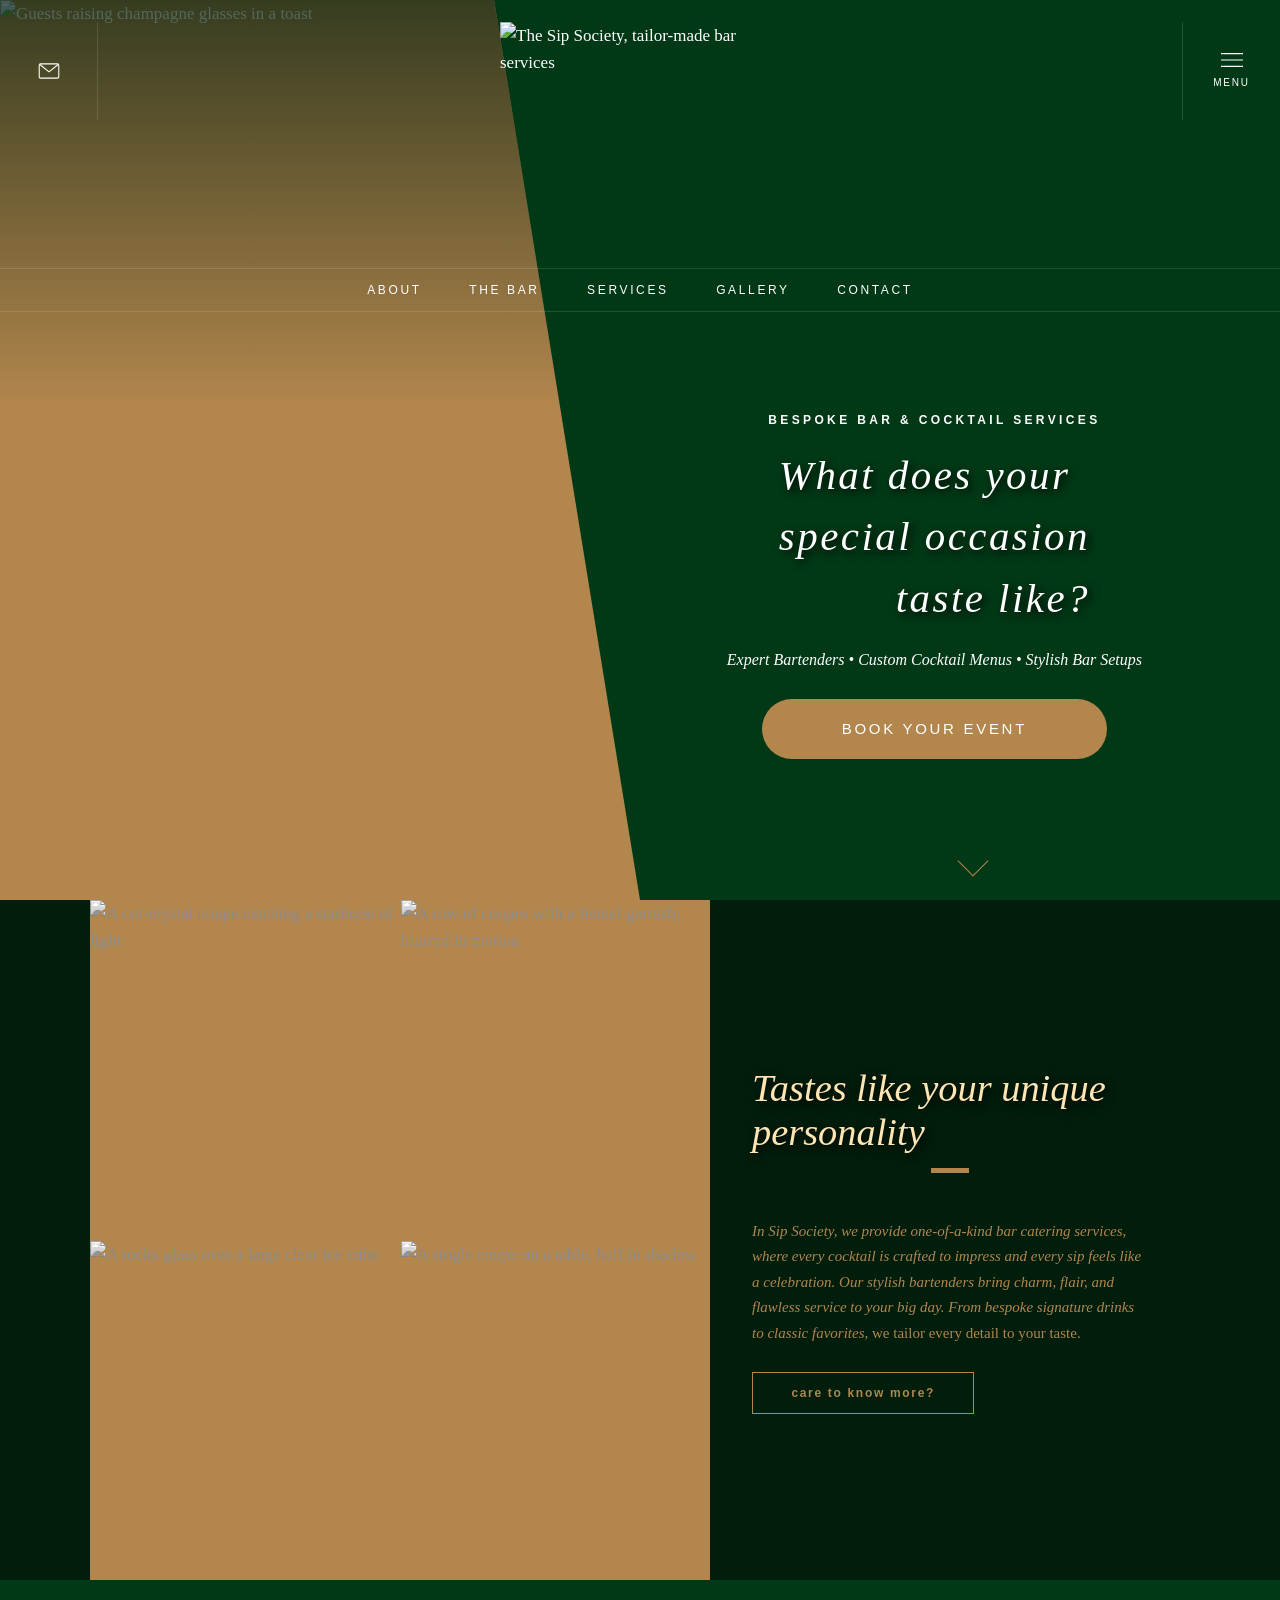
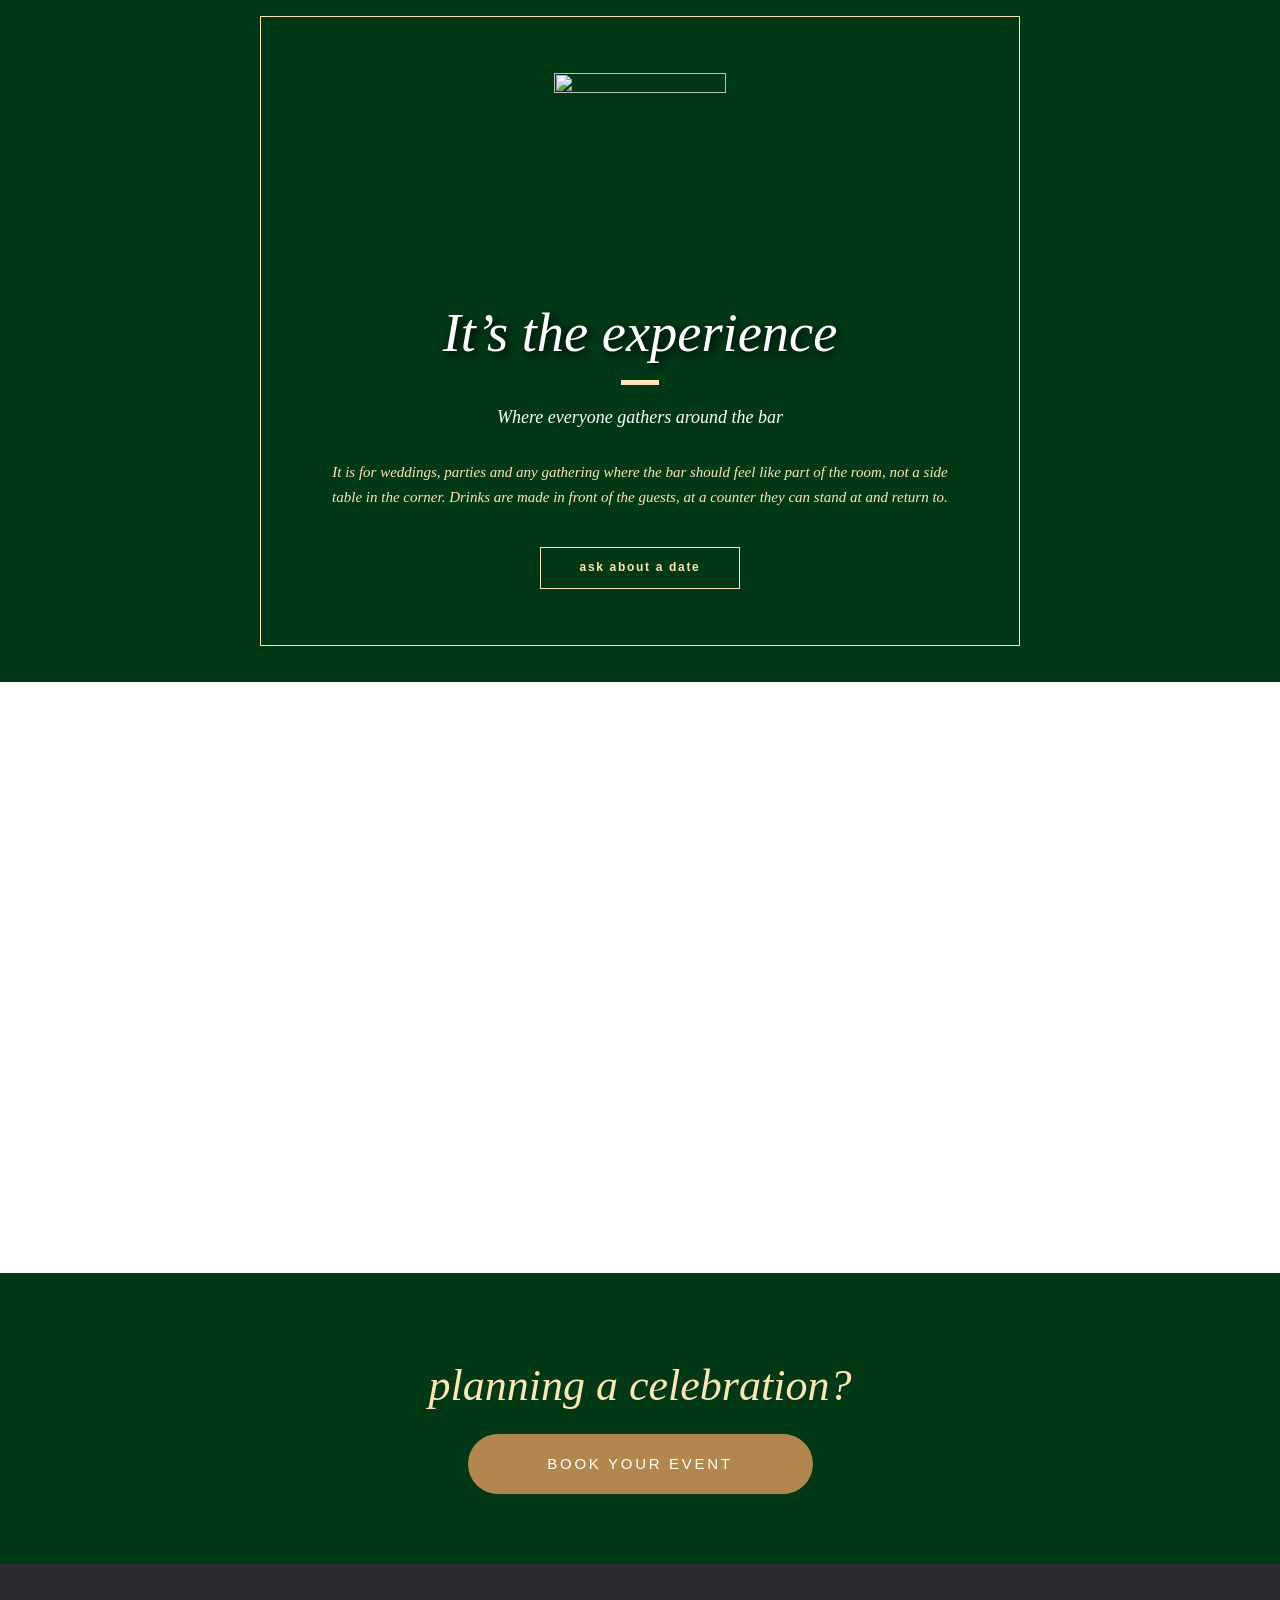
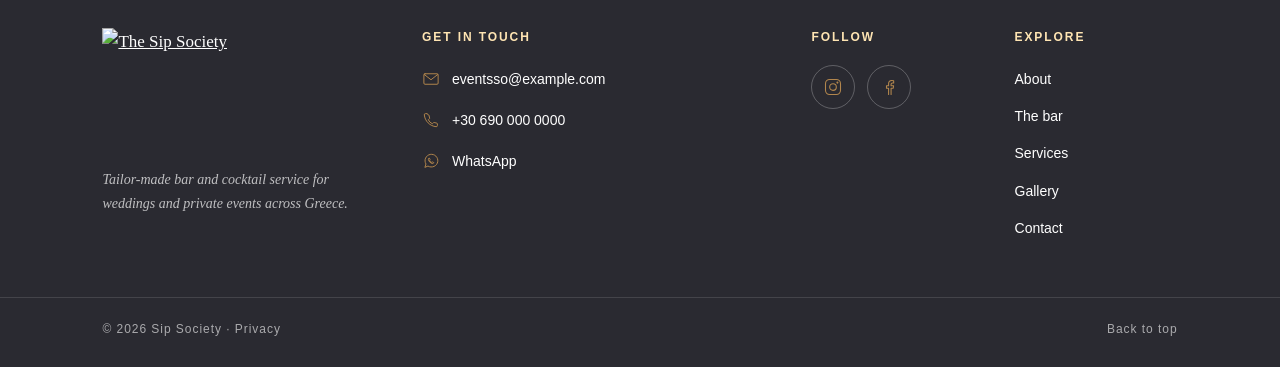
==== commit 57ac08cc: "Redesign About section with a new 2x2 photo grid, updated copy, and modernized styling; remove outda" ====
--- a/index.html
+++ b/index.html
@@ -99,17 +99,20 @@
     </header>
 
     <main>
-      <section class="split band band-plum" id="about">
+      <section class="split band band-plum" id="about" aria-labelledby="intro-title">
         <div class="split-photo">
-          <img src="images/samples/about-bw.jpg" alt="Guests laughing and dancing at a wedding reception" width="1850" height="1231">
+          <div class="split-grid">
+            <img src="images/brochure/intro-coupe-stars.jpg" alt="A cut-crystal coupe catching a starburst of light" width="736" height="1104">
+            <img src="images/brochure/intro-coupes-row.jpg" alt="A row of coupes with a fennel garnish, blurred in motion" width="736" height="1104">
+            <img src="images/brochure/intro-rocks.jpg" alt="A rocks glass over a large clear ice cube" width="736" height="920">
+            <img src="images/brochure/intro-coupe-light.jpg" alt="A single coupe on a table, half in shadow" width="736" height="1104">
+          </div>
         </div>
         <div class="split-copy">
-          <h2>
-            <img src="images/logo-word.png" alt="The Sip Society" width="397" height="323">
-          </h2>
-          <p class="kicker dash">for weddings and private events</p>
+          <h2 id="intro-title" class="dash">Tastes like your unique personality</h2>
           <p>
-            In Sip Society, we provide one-of-a-kind bar catering services, where every cocktail is crafted to impress. Our stylish bartenders bring charm, flair, and flawless service to your big day. From bespoke signature drinks to classic favorites, we tailor every detail to your taste.          </p>
+            In Sip Society, we provide one-of-a-kind bar catering services, where every cocktail is crafted to impress and every sip feels like a celebration. Our stylish bartenders bring charm, flair, and flawless service to your big day. From bespoke signature drinks to classic favorites, <strong>we tailor every detail to your taste.</strong>
+          </p>
           <a class="more" href="services.html">Care to know more?</a>
         </div>
       </section>
@@ -118,51 +121,11 @@
         <div class="vision-frame">
           <img class="vision-mark" src="images/logo-word.png" alt="" width="397" height="323">
           <h2 class="dash">It’s the experience</h2>
-          <p class="vision-kicker">guests come to the bar, and the evening gathers around it</p>
+          <p class="vision-kicker">Where everyone gathers around the bar</p>
           <p>
             It is for weddings, parties and any gathering where the bar should feel like part of the room, not a side table in the corner. Drinks are made in front of the guests, at a counter they can stand at and return to.
           </p>
           <a class="more" href="contact.html">ask about a date</a>
-        </div>
-      </section>
-
-      <section class="offer band band-plum" aria-labelledby="offer-title">
-        <div class="offer-frame">
-          <h2 id="offer-title"><span class="dash">What the bar is</span></h2>
-          <p class="offer-kicker">weddings, events, and the service at the counter</p>
-          <ul class="offer-grid">
-            <li>
-              <h3>Weddings</h3>
-              <p>A bar set for the reception, staffed for the length of the celebration.</p>
-            </li>
-            <li>
-              <h3>Events</h3>
-              <p>The same bar for a private gathering, a party, or a night that needs a proper counter.</p>
-            </li>
-            <li>
-              <h3>Service</h3>
-              <p>Drinks made in front of the guests, at a bar they can stand at and return to.</p>
-            </li>
-          </ul>
-          <a class="more" href="services.html">see the services</a>
-        </div>
-      </section>
-
-      <section class="slant reveal band band-green" aria-labelledby="intro-title">
-        <div class="slant-photo">
-          <div class="slant-grid">
-            <img src="images/brochure/intro-coupe-stars.jpg" alt="A cut-crystal coupe catching a starburst of light" width="736" height="1104" loading="lazy">
-            <img src="images/brochure/intro-coupes-row.jpg" alt="A row of coupes with a fennel garnish, blurred in motion" width="736" height="1104" loading="lazy">
-            <img src="images/brochure/intro-rocks.jpg" alt="A rocks glass over a large clear ice cube" width="736" height="920" loading="lazy">
-            <img src="images/brochure/intro-coupe-light.jpg" alt="A single coupe on a table, half in shadow" width="736" height="1104" loading="lazy">
-          </div>
-        </div>
-        <div class="slant-copy">
-          <h2 id="intro-title" class="dash">Tastes like your unique personality</h2>
-          <p>
-            In Sip Society, we provide one-of-a-kind bar catering services, where every cocktail is crafted to impress and every sip feels like a celebration. Our stylish bartenders bring charm, flair, and flawless service to your big day. From bespoke signature drinks to classic favorites, <strong>we tailor every detail to your taste.</strong>
-          </p>
-          <p class="slant-signoff">Cheers to love &amp; unforgettable sips!</p>
         </div>
       </section>
 
@@ -177,49 +140,6 @@
         </div>
       </section>
 
-      <section class="lines band band-green" aria-roledescription="carousel" aria-label="Notes from the bar">
-        <h2>The night gathers here</h2>
-        <div class="line-viewport">
-          <p class="line-slide is-active">The bar is the experience of the night.</p>
-          <p class="line-slide">Guests come to the bar, stay for a while, and the evening gathers around it.</p>
-          <p class="line-slide">A counter set for the reception, and kept for the length of the celebration.</p>
-          <p class="line-slide">For weddings, and for gatherings that need a proper bar.</p>
-        </div>
-        <div class="line-controls">
-          <button type="button" data-line="prev" aria-label="Previous line">
-            <svg viewBox="0 0 18 32" aria-hidden="true"><path d="M16 2L3 16l13 14" fill="none" stroke="currentColor" stroke-width="1.4"/></svg>
-          </button>
-          <button type="button" data-line="next" aria-label="Next line">
-            <svg viewBox="0 0 18 32" aria-hidden="true"><path d="M2 2l13 14L2 30" fill="none" stroke="currentColor" stroke-width="1.4"/></svg>
-          </button>
-        </div>
-      </section>
-
-      <section class="preview band band-plum" aria-labelledby="preview-title">
-        <h2 id="preview-title" class="dash">From the night</h2>
-        <p class="preview-kicker">sample photographs, in place until the real evenings are here</p>
-        <ul class="preview-grid">
-          <li>
-            <a href="gallery.html">
-              <img src="images/samples/pour.jpg" alt="Sample photograph of a finished cocktail" width="1400" height="933">
-              <span>A drink</span>
-            </a>
-          </li>
-          <li>
-            <a href="gallery.html">
-              <img src="images/samples/glasses.jpg" alt="Sample photograph of a drink being poured" width="1400" height="935">
-              <span>A pour</span>
-            </a>
-          </li>
-          <li>
-            <a href="gallery.html">
-              <img src="images/samples/evening.jpg" alt="Sample photograph of guests raising glasses" width="1200" height="800">
-              <span>A toast</span>
-            </a>
-          </li>
-        </ul>
-        <a class="more more-dark" href="gallery.html">see the gallery</a>
-      </section>
     </main>
 
     <footer class="site-footer">
--- a/css/styles.css
+++ b/css/styles.css
@@ -437,10 +437,6 @@
   border-color: var(--band-fg);
 }
 
-section.band .slant-photo {
-  background: var(--band-fg);
-}
-
 section.band .offer-grid {
   background: var(--band-fg);
 }
@@ -484,6 +480,26 @@
   width: 100%;
   height: 100%;
   object-fit: cover;
+}
+
+.split-grid {
+  position: absolute;
+  inset: 0;
+  display: grid;
+  grid-template-columns: repeat(2, minmax(0, 1fr));
+  grid-template-rows: repeat(2, minmax(0, 1fr));
+  gap: 1px;
+  background: var(--gold);
+}
+
+.split-grid img {
+  position: static;
+  filter: grayscale(1);
+}
+
+.split-copy strong {
+  font-style: normal;
+  font-weight: 400;
 }
 
 .split-photo::after {
@@ -1821,84 +1837,6 @@
   }
 }
 
-/* Brochure: slanted photo + green copy */
-
-.slant {
-  display: grid;
-  grid-template-columns: repeat(2, minmax(0, 1fr));
-  background: var(--green);
-  color: #fff;
-}
-
-/* Four photos in a 2x2 grid, cut by the same slant as the home hero: the box
-   is the line colour, and the grid is clipped a few pixels short of it, so
-   the line and the gaps between photos both show it. */
-/* The ratio sets the minimum height; stretch lets the photo grow when the
-   copy beside it is taller, instead of leaving a green gap underneath. */
-.slant-photo {
-  aspect-ratio: 960 / 1080;
-  align-self: stretch;
-  background: var(--gold);
-  clip-path: polygon(0 0, 77.2% 0, 100% 100%, 0 100%);
-}
-
-.slant-grid {
-  display: grid;
-  grid-template-columns: repeat(2, minmax(0, 1fr));
-  grid-template-rows: repeat(2, minmax(0, 1fr));
-  gap: 4px;
-  height: 100%;
-  clip-path: polygon(0 0, calc(77.2% - 4px) 0, calc(100% - 4px) 100%, 0 100%);
-}
-
-.slant-grid img {
-  width: 100%;
-  height: 100%;
-  object-fit: cover;
-  filter: grayscale(1);
-}
-
-.slant-copy {
-  display: flex;
-  flex-direction: column;
-  justify-content: center;
-  max-width: calc(34rem + 112px);
-  padding: 72px 56px;
-}
-
-.slant-copy h2 {
-  margin: 0;
-  font-family: var(--serif);
-  font-size: clamp(2rem, 3.4vw, 2.8rem);
-  font-style: italic;
-  font-weight: 500;
-  line-height: 1.15;
-  text-shadow: var(--text-shadow);
-}
-
-.slant-copy h2.dash::after {
-  margin-inline: 0;
-}
-
-.slant-copy p {
-  margin: 0;
-  padding-top: 28px;
-  font-size: 15px;
-  font-style: italic;
-  line-height: 1.8;
-}
-
-.slant-copy strong {
-  font-style: normal;
-  font-weight: 400;
-}
-
-.slant-copy .slant-signoff {
-  font-family: var(--serif);
-  font-size: 1.35rem;
-  letter-spacing: 0.04em;
-}
-
 #intro-title {
   color: var(--banana);
   text-shadow: var(--text-shadow);
@@ -2057,17 +1995,6 @@
   color: #fff;
 }
 
-@media (max-width: 900px) {
-  .slant {
-    grid-template-columns: 1fr;
-  }
-
-  .slant-copy {
-    max-width: none;
-    padding: 40px 22px 64px;
-  }
-}
-
 @media (max-width: 620px) {
   .levels {
     padding: 22px;
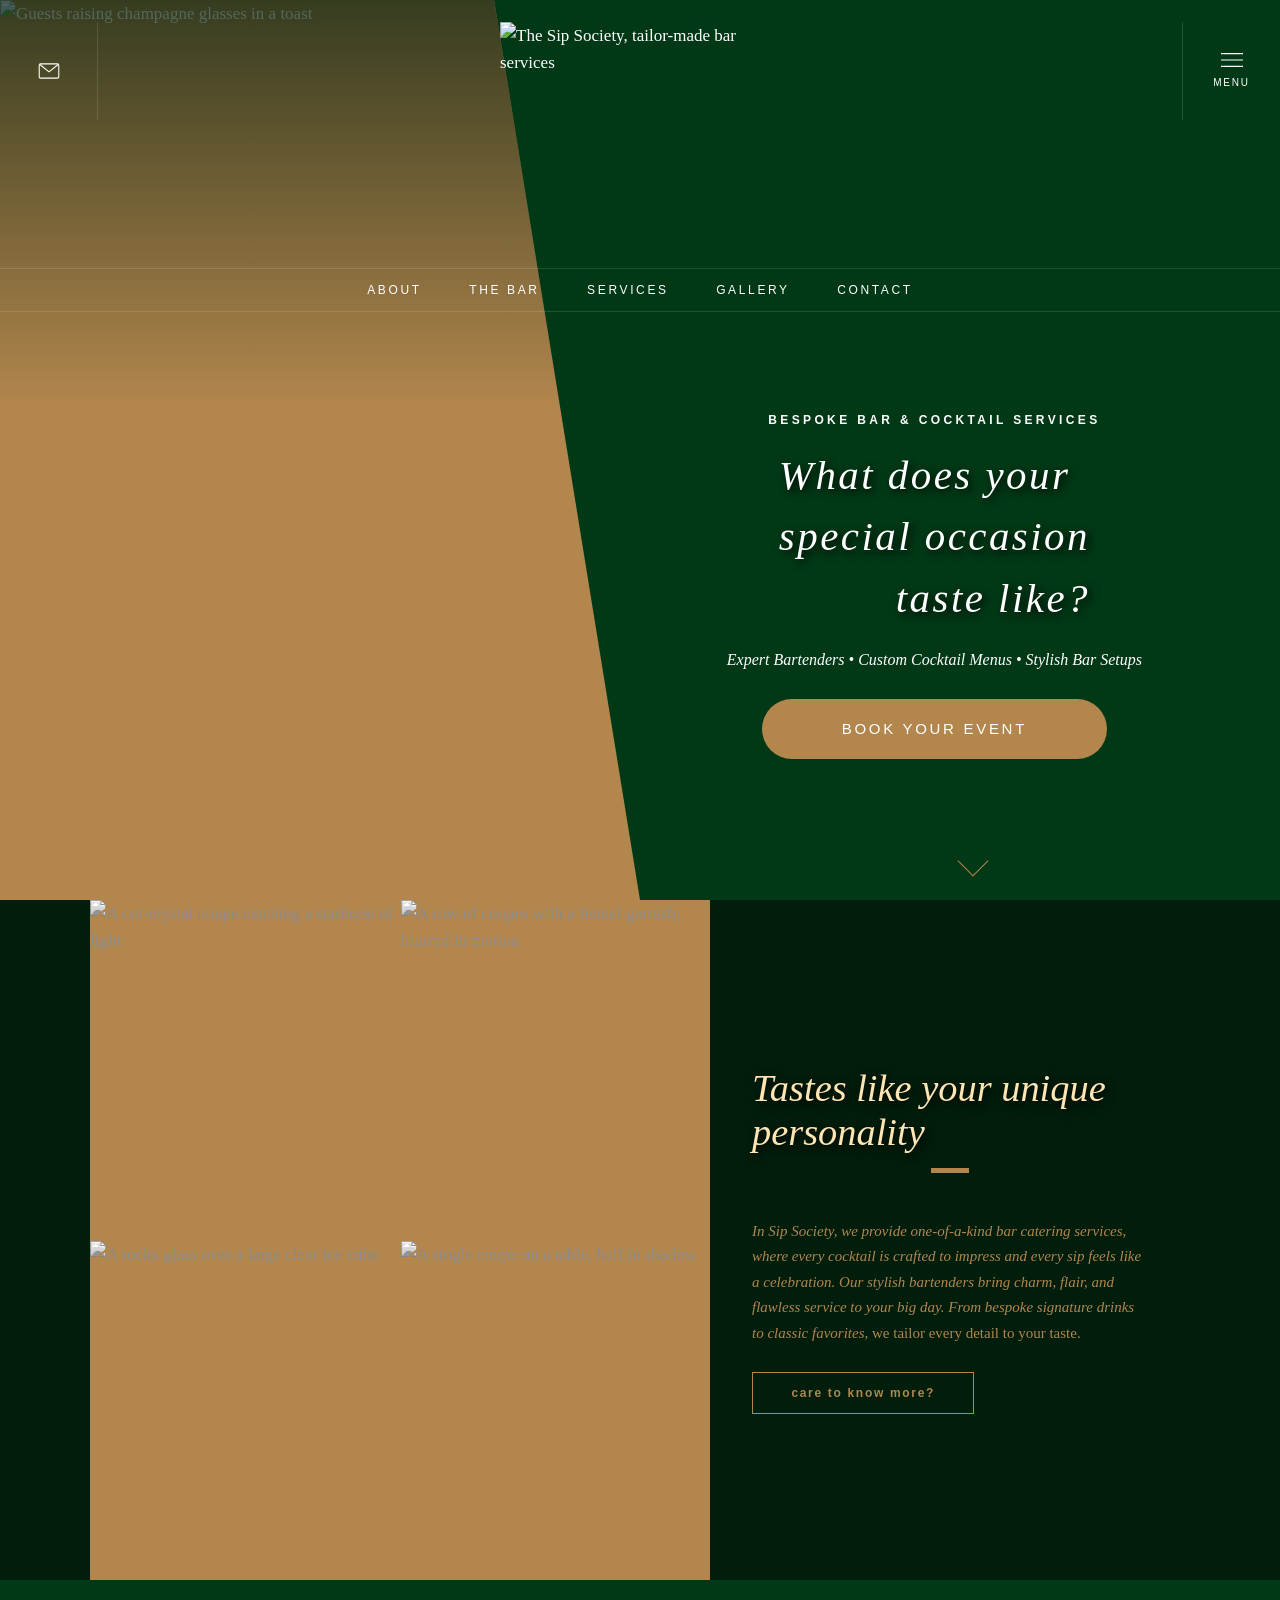
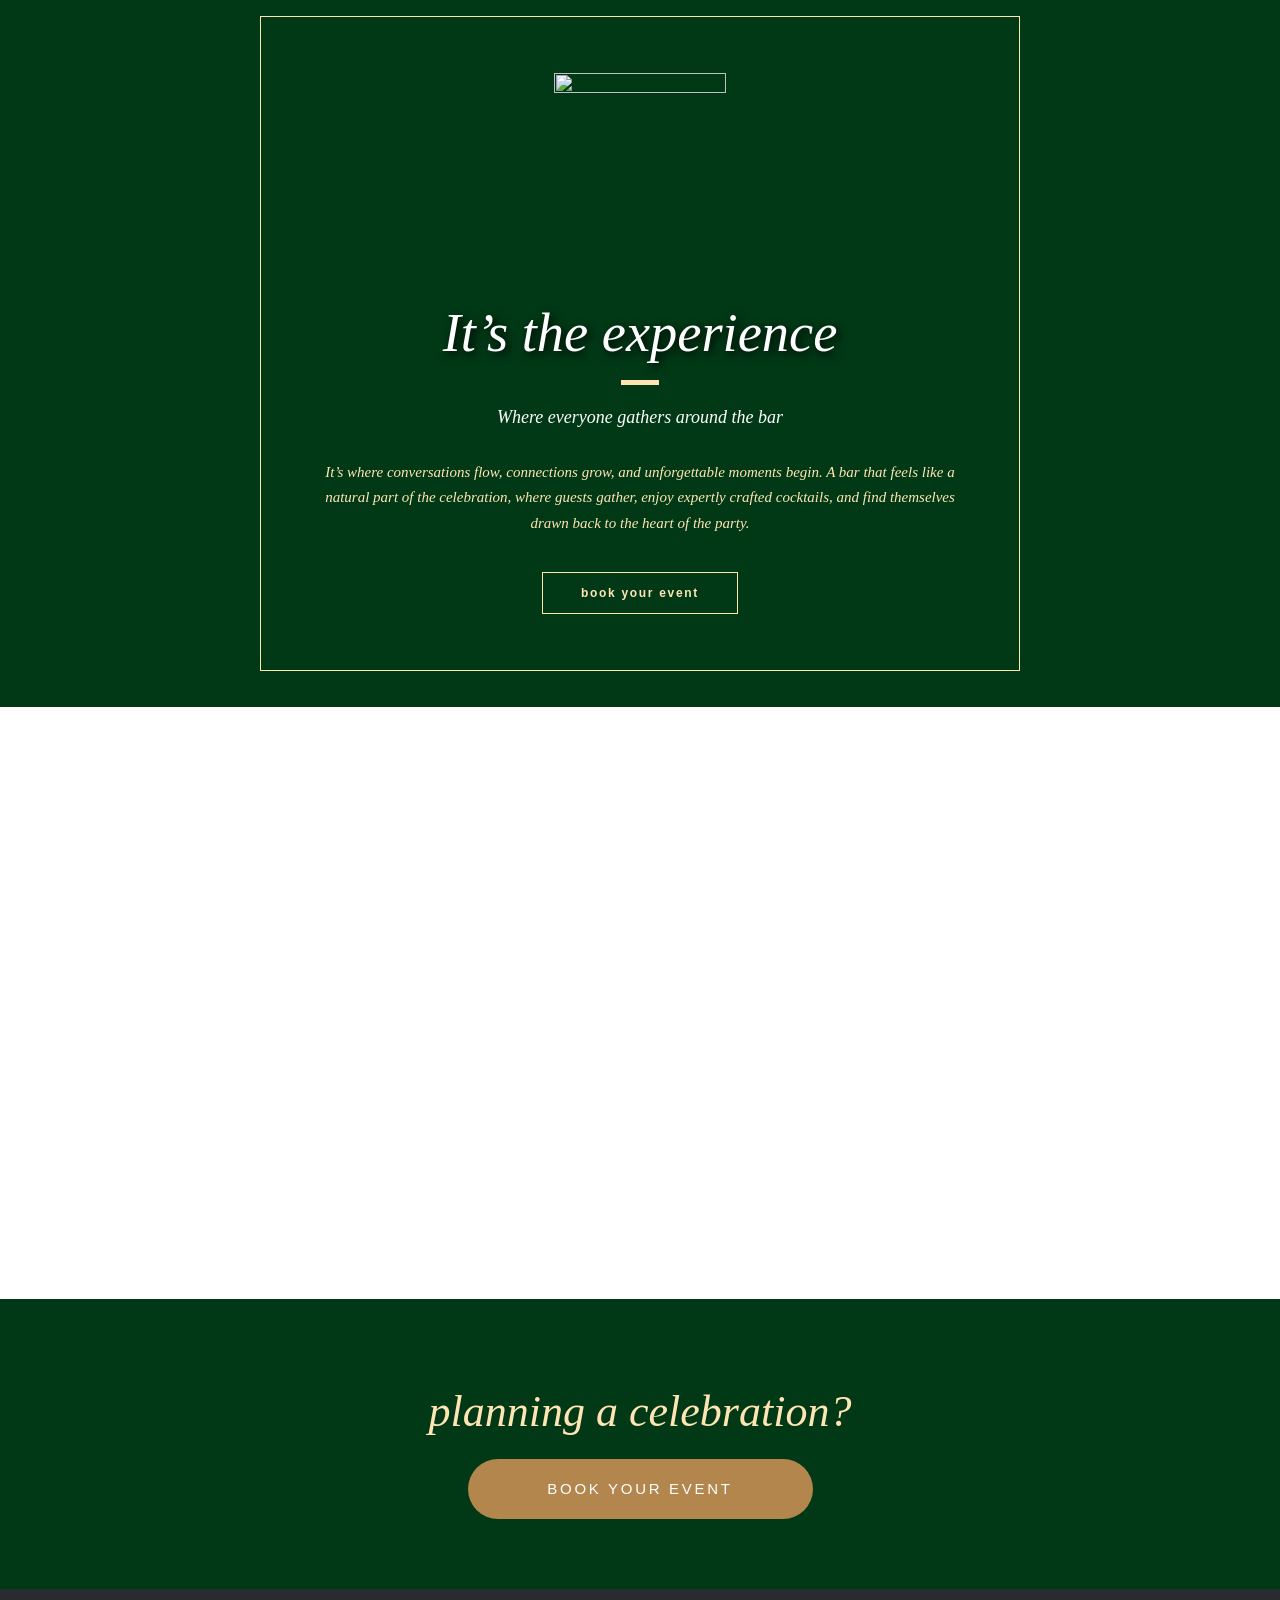
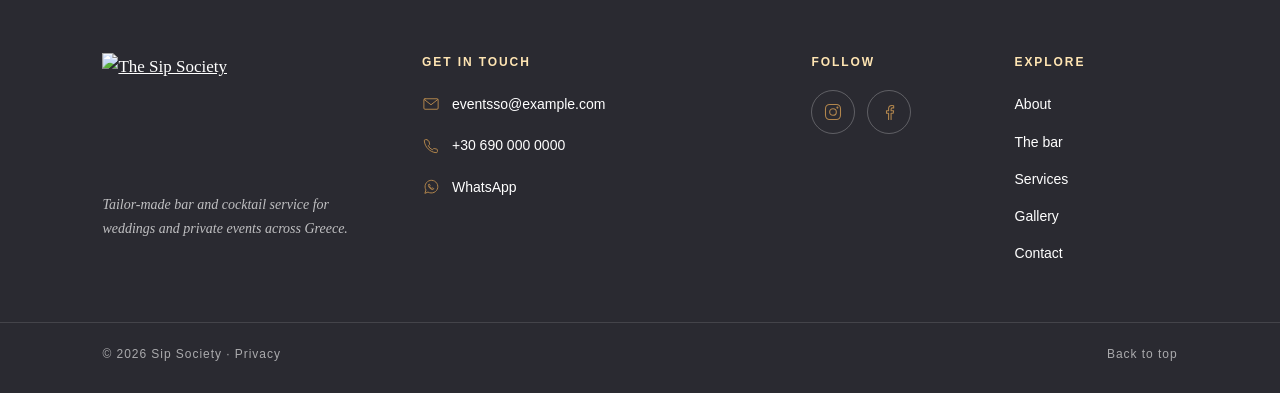
==== commit 7300a27c: "Refine messaging: enhance bar description for a more engaging tone and update CTA to "book your even" ====
--- a/index.html
+++ b/index.html
@@ -123,9 +123,9 @@
           <h2 class="dash">It’s the experience</h2>
           <p class="vision-kicker">Where everyone gathers around the bar</p>
           <p>
-            It is for weddings, parties and any gathering where the bar should feel like part of the room, not a side table in the corner. Drinks are made in front of the guests, at a counter they can stand at and return to.
+            It’s where conversations flow, connections grow, and unforgettable moments begin. A bar that feels like a natural part of the celebration, where guests gather, enjoy expertly crafted cocktails, and find themselves drawn back to the heart of the party.
           </p>
-          <a class="more" href="contact.html">ask about a date</a>
+          <a class="more" href="contact.html">book your event</a>
         </div>
       </section>
 
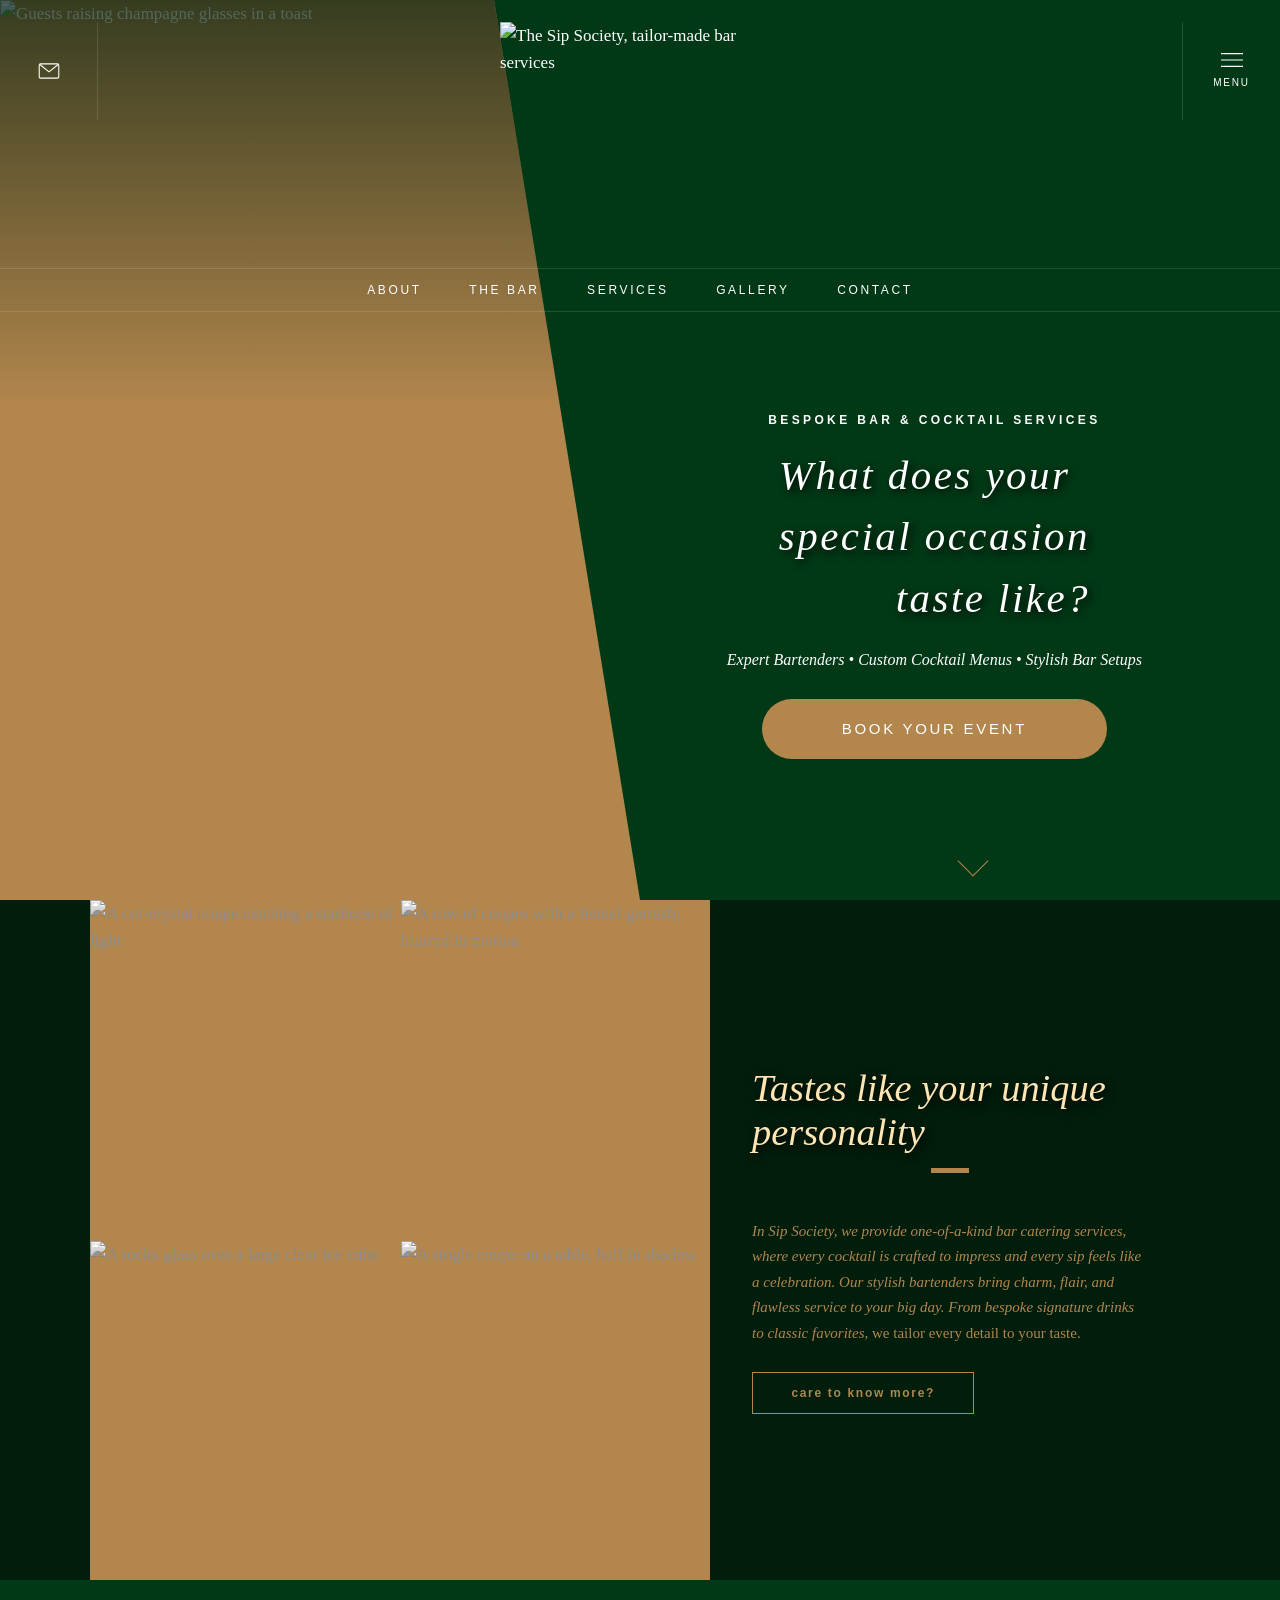
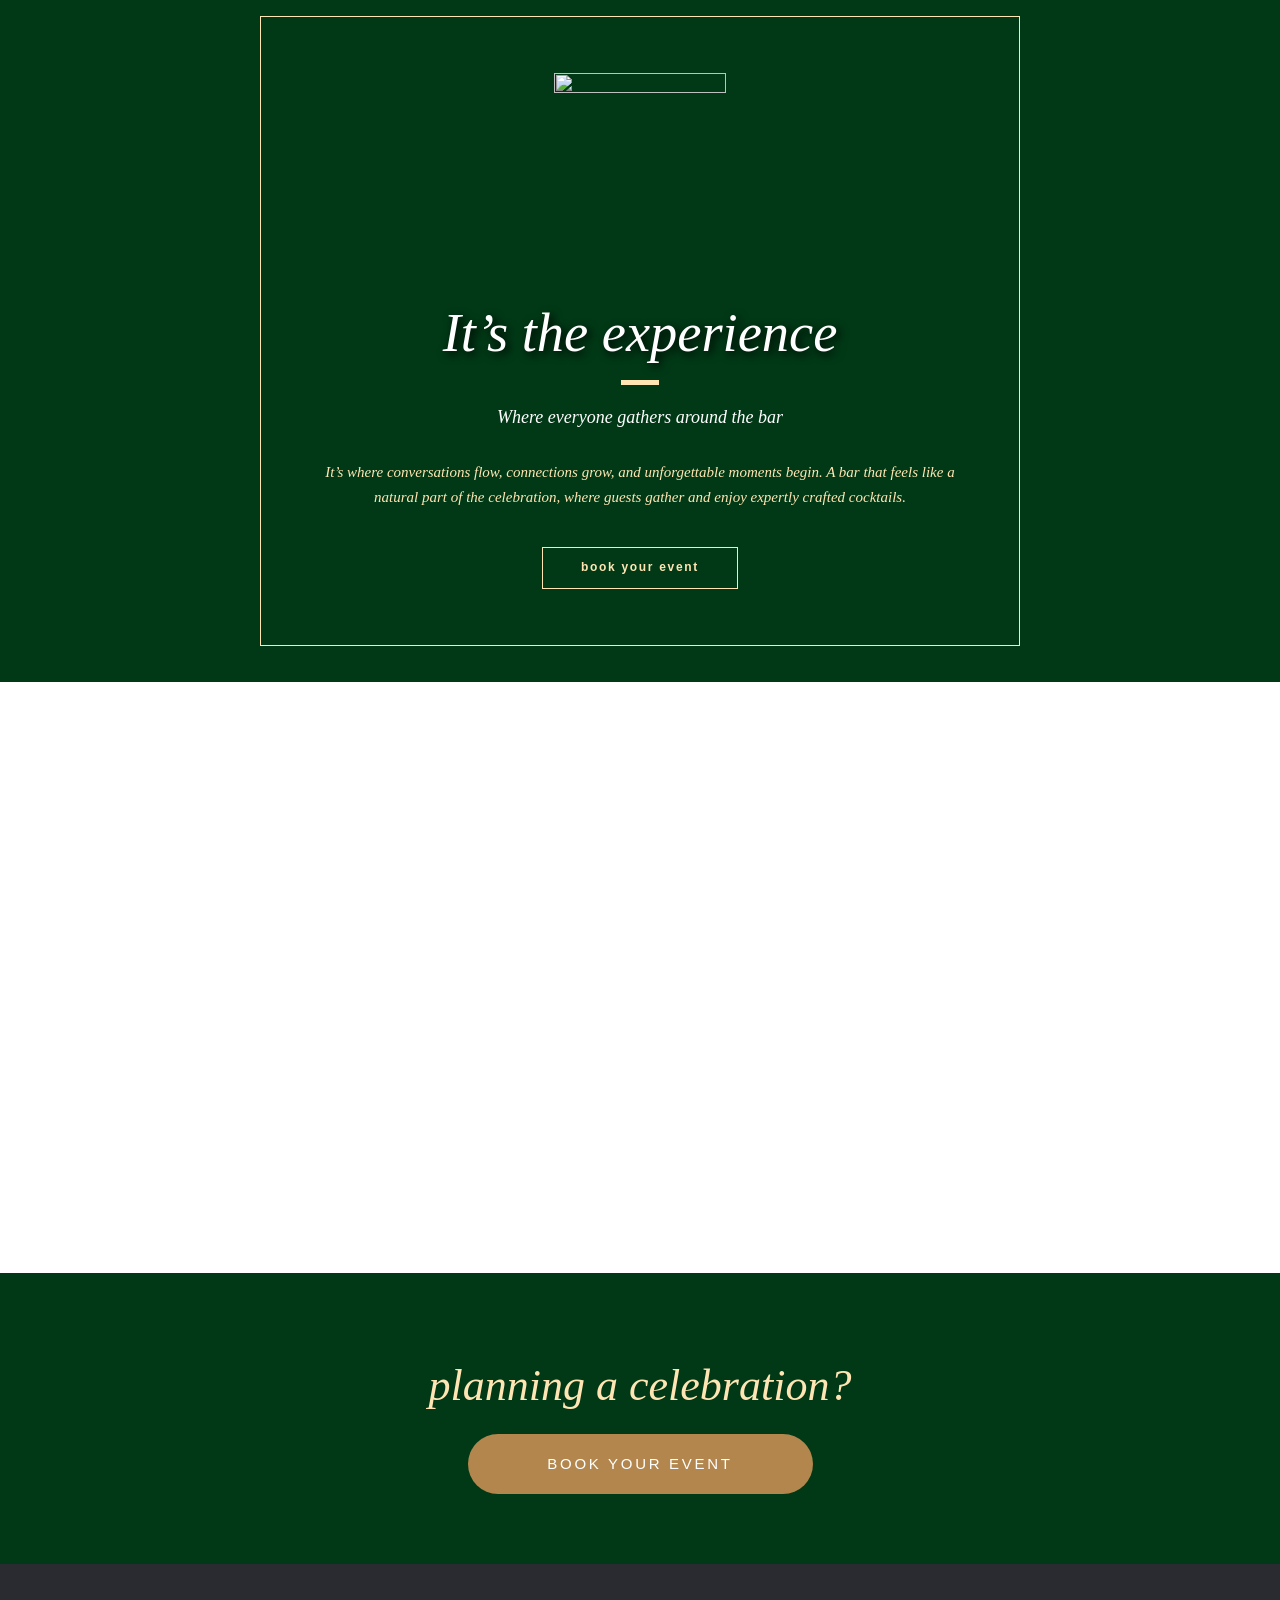
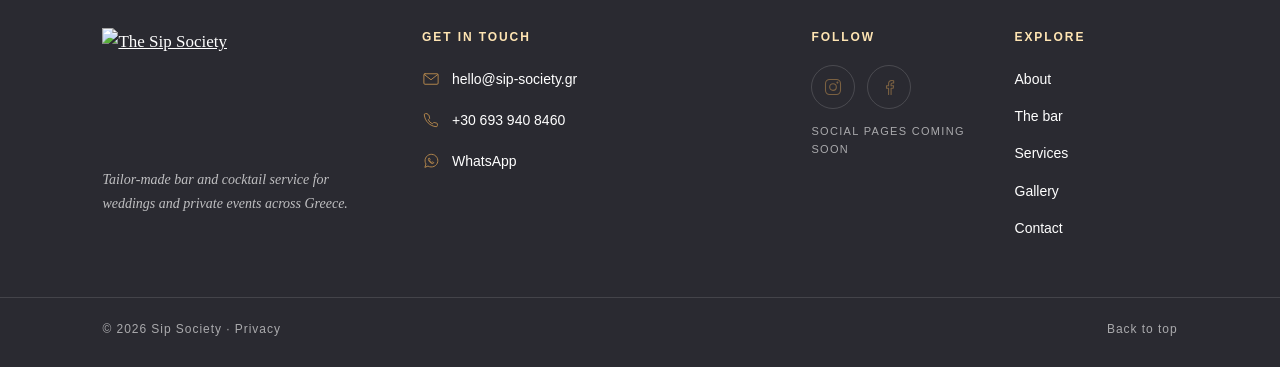
==== commit b4666518: "Update contact details across the site: replace placeholder email, phone, and WhatsApp details with " ====
--- a/index.html
+++ b/index.html
@@ -9,7 +9,7 @@
     <link rel="icon" href="images/mark.svg" type="image/svg+xml">
     <link rel="stylesheet" href="css/fonts.css">
     <link rel="stylesheet" href="css/styles.css">
-    <!-- TODO: telephone is a placeholder; add "url" and "image" once the domain is live -->
+    <!-- TODO: add "url" and "image" once the domain is live -->
     <script type="application/ld+json">
     {
       "@context": "https://schema.org",
@@ -17,14 +17,10 @@
       "name": "The Sip Society",
       "legalName": "Sip Society",
       "description": "Tailor-made bar and cocktail service for private events and weddings.",
-      "email": "eventsso@example.com",
-      "telephone": "+30 690 000 0000",
+      "email": "hello@sip-society.gr",
+      "telephone": "+30 693 940 8460",
       "address": { "@type": "PostalAddress", "addressCountry": "GR" },
-      "areaServed": { "@type": "Country", "name": "Greece" },
-      "sameAs": [
-        "https://www.instagram.com/pantelisnikolidakis/",
-        "https://www.facebook.com/share/1DG5RxUV88/"
-      ]
+      "areaServed": { "@type": "Country", "name": "Greece" }
     }
     </script>
   </head>
@@ -123,7 +119,7 @@
           <h2 class="dash">It’s the experience</h2>
           <p class="vision-kicker">Where everyone gathers around the bar</p>
           <p>
-            It’s where conversations flow, connections grow, and unforgettable moments begin. A bar that feels like a natural part of the celebration, where guests gather, enjoy expertly crafted cocktails, and find themselves drawn back to the heart of the party.
+            It’s where conversations flow, connections grow, and unforgettable moments begin. A bar that feels like a natural part of the celebration, where guests gather and enjoy expertly crafted cocktails.
           </p>
           <a class="more" href="contact.html">book your event</a>
         </div>
@@ -155,18 +151,18 @@
         <div class="footer-col">
           <h2 class="footer-label">Get in touch</h2>
           <ul class="footer-contact">
-            <li><a href="mailto:eventsso@example.com"><svg viewBox="0 0 24 24" aria-hidden="true"><rect x="2.5" y="5" width="19" height="14" rx="1.5"/><path d="M3 6l9 7 9-7"/></svg><span>eventsso@example.com</span></a></li>
-            <!-- TODO: placeholder phone and WhatsApp numbers, replace with the real ones -->
-            <li><a href="tel:+306900000000"><svg viewBox="0 0 24 24" aria-hidden="true"><path d="M6.6 3.5h-2a1.5 1.5 0 0 0-1.5 1.6c.6 8.2 7.6 15.2 15.8 15.8a1.5 1.5 0 0 0 1.6-1.5v-2.2a1 1 0 0 0-.8-1l-3.5-.9a1 1 0 0 0-1 .3l-1.4 1.5a12 12 0 0 1-5.4-5.4l1.5-1.4a1 1 0 0 0 .3-1l-.9-3.5a1 1 0 0 0-1-.8z"/></svg><span>+30 690 000 0000</span></a></li>
-            <li><a href="https://wa.me/306900000000" target="_blank" rel="noopener"><svg viewBox="0 0 24 24" aria-hidden="true"><path d="M4 20l1.3-4A8.5 8.5 0 1 1 8.4 19z"/><path d="M9.2 8.6c.3-.4.7-.4.9 0l.6 1.3c.1.3 0 .5-.2.7l-.4.4a5 5 0 0 0 2.9 2.9l.4-.4c.2-.2.4-.3.7-.2l1.3.6c.4.2.4.6 0 .9-.6.6-1.4.8-2.2.5a7.5 7.5 0 0 1-4.5-4.5c-.3-.8-.1-1.6.5-2.2z"/></svg><span>WhatsApp</span></a></li>
+            <li><a href="mailto:hello@sip-society.gr"><svg viewBox="0 0 24 24" aria-hidden="true"><rect x="2.5" y="5" width="19" height="14" rx="1.5"/><path d="M3 6l9 7 9-7"/></svg><span>hello@sip-society.gr</span></a></li>
+            <li><a href="tel:+306939408460"><svg viewBox="0 0 24 24" aria-hidden="true"><path d="M6.6 3.5h-2a1.5 1.5 0 0 0-1.5 1.6c.6 8.2 7.6 15.2 15.8 15.8a1.5 1.5 0 0 0 1.6-1.5v-2.2a1 1 0 0 0-.8-1l-3.5-.9a1 1 0 0 0-1 .3l-1.4 1.5a12 12 0 0 1-5.4-5.4l1.5-1.4a1 1 0 0 0 .3-1l-.9-3.5a1 1 0 0 0-1-.8z"/></svg><span>+30 693 940 8460</span></a></li>
+            <li><a href="https://wa.me/306939408460" target="_blank" rel="noopener"><svg viewBox="0 0 24 24" aria-hidden="true"><path d="M4 20l1.3-4A8.5 8.5 0 1 1 8.4 19z"/><path d="M9.2 8.6c.3-.4.7-.4.9 0l.6 1.3c.1.3 0 .5-.2.7l-.4.4a5 5 0 0 0 2.9 2.9l.4-.4c.2-.2.4-.3.7-.2l1.3.6c.4.2.4.6 0 .9-.6.6-1.4.8-2.2.5a7.5 7.5 0 0 1-4.5-4.5c-.3-.8-.1-1.6.5-2.2z"/></svg><span>WhatsApp</span></a></li>
           </ul>
         </div>
         <div class="footer-col">
           <h2 class="footer-label">Follow</h2>
           <ul class="footer-social">
-            <li><a href="https://www.instagram.com/pantelisnikolidakis/" target="_blank" rel="noopener" aria-label="Instagram"><svg viewBox="0 0 24 24" aria-hidden="true"><rect x="3" y="3" width="18" height="18" rx="5"/><circle cx="12" cy="12" r="4"/><circle cx="17.3" cy="6.7" r=".6"/></svg></a></li>
-            <li><a href="https://www.facebook.com/share/1DG5RxUV88/" target="_blank" rel="noopener" aria-label="Facebook"><svg viewBox="0 0 24 24" aria-hidden="true"><path d="M14.5 21v-7.5h2.6l.4-3h-3V8.6c0-.9.3-1.5 1.6-1.5h1.5V4.4a20 20 0 0 0-2.3-.1c-2.3 0-3.8 1.4-3.8 3.9v2.3H9v3h2.5V21"/></svg></a></li>
+            <li><span class="social-soon" role="img" aria-label="Instagram (coming soon)"><svg viewBox="0 0 24 24" aria-hidden="true"><rect x="3" y="3" width="18" height="18" rx="5"/><circle cx="12" cy="12" r="4"/><circle cx="17.3" cy="6.7" r=".6"/></svg></span></li>
+            <li><span class="social-soon" role="img" aria-label="Facebook (coming soon)"><svg viewBox="0 0 24 24" aria-hidden="true"><path d="M14.5 21v-7.5h2.6l.4-3h-3V8.6c0-.9.3-1.5 1.6-1.5h1.5V4.4a20 20 0 0 0-2.3-.1c-2.3 0-3.8 1.4-3.8 3.9v2.3H9v3h2.5V21"/></svg></span></li>
           </ul>
+          <p class="footer-soon">Social pages coming soon</p>
         </div>
         <nav class="footer-col footer-nav" aria-label="Footer">
           <h2 class="footer-label">Explore</h2>
--- a/css/styles.css
+++ b/css/styles.css
@@ -2009,3 +2009,48 @@
     display: none;
   }
 }
+
+.footer-soon {
+  margin: 14px 0 0;
+  color: rgba(255, 255, 255, 0.6);
+  font-family: var(--sans);
+  font-size: 11px;
+  letter-spacing: 0.12em;
+  text-transform: uppercase;
+}
+
+.soon {
+  margin-left: 6px;
+  padding: 2px 8px;
+  border: 1px solid var(--gold);
+  border-radius: 999px;
+  color: var(--gold);
+  font-family: var(--sans);
+  font-size: 10px;
+  font-style: normal;
+  letter-spacing: 0.1em;
+  text-transform: uppercase;
+  white-space: nowrap;
+}
+
+.footer-social .social-soon {
+  display: grid;
+  place-items: center;
+  width: 44px;
+  height: 44px;
+  border: 1px solid rgba(255, 255, 255, 0.25);
+  border-radius: 50%;
+  opacity: 0.6;
+}
+
+.contact-links .contact-soon {
+  display: inline-flex;
+  align-items: center;
+  gap: 10px;
+  min-height: 32px;
+  color: var(--muted);
+  font-family: var(--sans);
+  font-size: 13px;
+  font-weight: 500;
+  letter-spacing: 0.06em;
+}
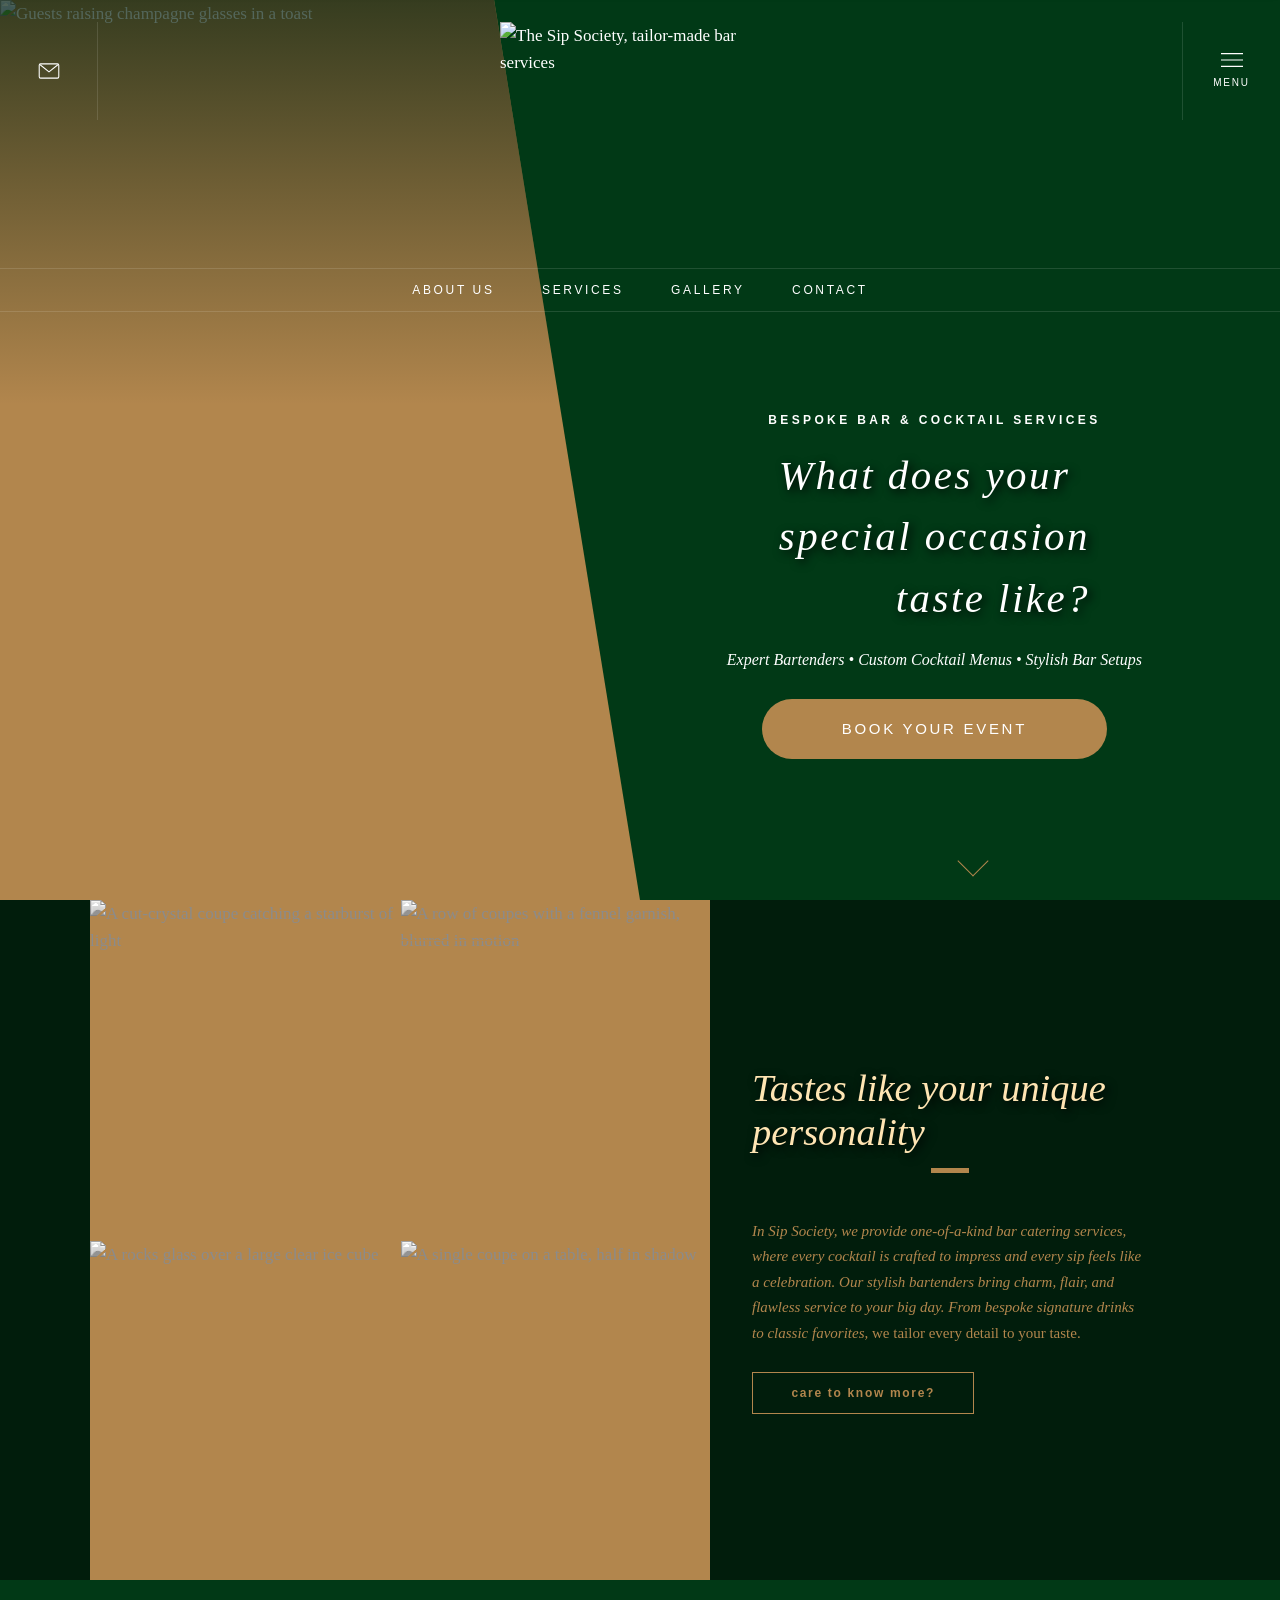
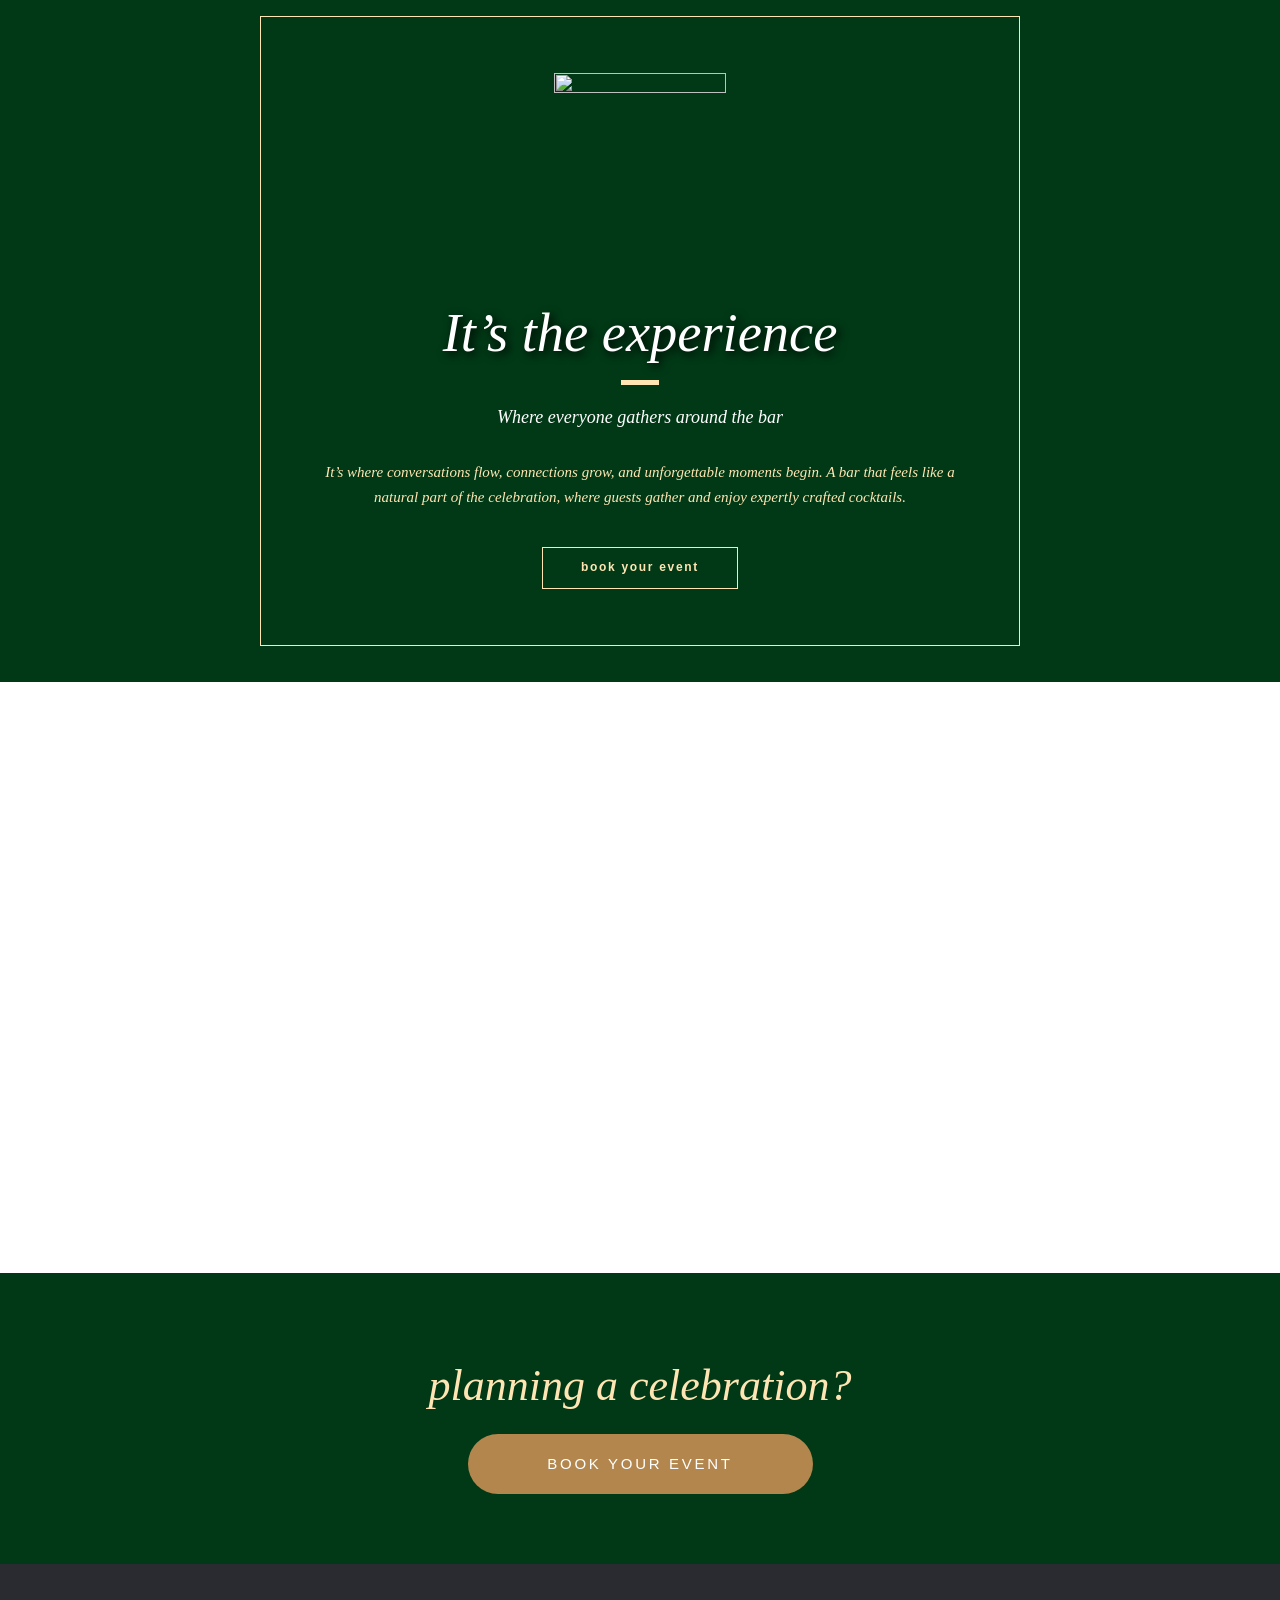
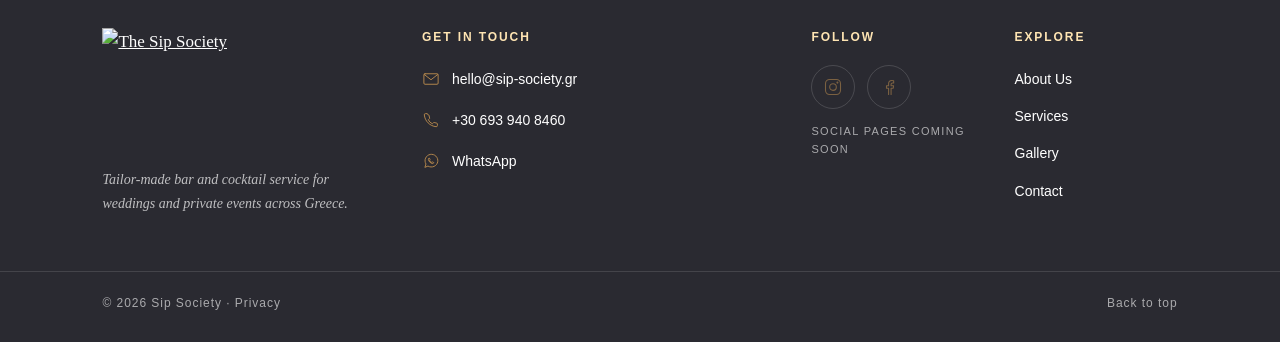
==== commit 486b47d9: "Update navigation labels: rename "About" to "About Us" for consistency across all pages and remove t" ====
--- a/index.html
+++ b/index.html
@@ -47,8 +47,7 @@
         </button>
       </div>
       <nav class="overlay-nav" aria-label="Menu">
-        <a href="#about">About</a>
-        <a href="#bar">The bar</a>
+        <a href="#about">About Us</a>
         <a href="services.html">Services</a>
         <a href="gallery.html">Gallery</a>
         <a href="contact.html">Contact</a>
@@ -72,8 +71,7 @@
           <span>Menu</span>
         </button>
         <nav class="hero-nav" aria-label="Pages">
-          <a href="#about">About</a>
-          <a href="#bar">The bar</a>
+          <a href="#about">About Us</a>
           <a href="services.html">Services</a>
           <a href="gallery.html">Gallery</a>
           <a href="contact.html">Contact</a>
@@ -167,8 +165,7 @@
         <nav class="footer-col footer-nav" aria-label="Footer">
           <h2 class="footer-label">Explore</h2>
           <ul>
-            <li><a href="#about">About</a></li>
-            <li><a href="#bar">The bar</a></li>
+            <li><a href="#about">About Us</a></li>
             <li><a href="services.html">Services</a></li>
             <li><a href="gallery.html">Gallery</a></li>
             <li><a href="contact.html">Contact</a></li>
--- a/css/styles.css
+++ b/css/styles.css
@@ -1622,6 +1622,7 @@
 
 .included,
 .formats,
+.formats-classic,
 .cocktails,
 .steps {
   padding: 84px 6%;
@@ -1630,6 +1631,7 @@
 
 .included h2,
 .formats h2,
+.formats-classic h2,
 .cocktails h2,
 .steps h2 {
   display: inline-block;
@@ -1654,13 +1656,16 @@
 }
 
 .included-list {
-  grid-template-columns: repeat(4, minmax(0, 1fr));
+  grid-template-columns: repeat(5, minmax(0, 1fr));
 }
 
 .included-list li {
   display: grid;
+  grid-template-rows: 38px auto auto;
+  align-content: start;
   gap: 8px;
   justify-items: center;
+  text-align: center;
 }
 
 .included-list svg {
@@ -1687,7 +1692,136 @@
 }
 
 .formats {
-  background: var(--form);
+  display: grid;
+  grid-template-columns: minmax(0, 0.9fr) minmax(0, 3fr);
+  gap: 32px 48px;
+  align-items: center;
+  background: var(--green);
+  color: var(--ink);
+}
+
+.formats h2 {
+  color: var(--banana);
+  font-size: clamp(2.6rem, 6vw, 5.4rem);
+  font-style: normal;
+  font-weight: 700;
+  line-height: 1.02;
+  text-align: left;
+  text-shadow: 0 4px 14px rgba(0, 0, 0, 0.35);
+}
+
+.tiers {
+  display: grid;
+  grid-template-columns: repeat(3, minmax(0, 1fr));
+  align-items: center;
+  margin: 0;
+  padding: 0;
+  list-style: none;
+}
+
+.tier {
+  position: relative;
+  padding: 40px 26px 48px;
+  background: #f1e9d8;
+  box-shadow: 0 18px 40px rgba(0, 0, 0, 0.35);
+}
+
+.tier.is-popular {
+  z-index: 1;
+  padding-block: 64px 72px;
+  background: #f4ecdc;
+}
+
+.tier h3 {
+  margin: 0 0 28px;
+  color: var(--green);
+  font-family: var(--serif);
+  font-size: clamp(1.5rem, 2.4vw, 2.1rem);
+  font-weight: 700;
+  line-height: 1.1;
+}
+
+.tier dl {
+  display: grid;
+  gap: 22px;
+  margin: 0;
+}
+
+.tier dt {
+  font-family: var(--sans);
+  font-size: 13px;
+  font-weight: 700;
+  letter-spacing: 0.04em;
+  text-transform: uppercase;
+}
+
+.tier dd {
+  margin: 4px 0 0;
+  font-family: var(--sans);
+  font-size: 15px;
+}
+
+.tier dd small {
+  display: block;
+  color: var(--muted);
+  font-size: 14px;
+}
+
+.tier-join {
+  margin: -6px 12% -8px;
+  padding: 2px 0;
+  border-block: 1px solid var(--green);
+  color: var(--green);
+  font-family: var(--sans);
+  font-size: 13px;
+  font-weight: 700;
+  text-transform: uppercase;
+}
+
+.tier-ribbon {
+  position: absolute;
+  top: -18px;
+  left: 50%;
+  width: 116px;
+  padding: 8px 0 6px;
+  background: var(--ink);
+  color: var(--banana);
+  font-family: var(--serif);
+  font-size: 15px;
+  font-weight: 700;
+  line-height: 1;
+  text-transform: uppercase;
+  clip-path: polygon(0 0, 100% 0, 92% 50%, 100% 100%, 0 100%, 8% 50%);
+  transform: translateX(-50%);
+}
+
+.tier-tag {
+  position: absolute;
+  top: 50%;
+  left: 0;
+  padding: 10px 6px;
+  background: var(--green);
+  color: #f1e9d8;
+  font-family: var(--sans);
+  font-size: 10px;
+  font-weight: 600;
+  letter-spacing: 0.08em;
+  text-transform: uppercase;
+  white-space: nowrap;
+  writing-mode: vertical-rl;
+  transform: translateY(-50%) rotate(180deg);
+}
+
+.tier-right .tier-tag {
+  right: 0;
+  left: auto;
+  transform: translateY(-50%);
+}
+
+.formats .more {
+  grid-column: 2;
+  justify-self: center;
+  color: var(--banana);
 }
 
 .formats-kicker,
@@ -1695,6 +1829,29 @@
   margin: 14px 0 0;
   color: var(--gold-deep);
   font-style: italic;
+}
+
+.formats-grid h3,
+.cocktail-grid h3,
+.steps-list h3 {
+  margin: 0 0 10px;
+  font-family: var(--serif);
+  font-size: 1.5rem;
+  font-style: italic;
+  font-weight: 500;
+}
+
+.cocktail-grid p,
+.steps-list p {
+  margin: 0;
+  font-size: 15px;
+  font-style: italic;
+}
+
+/* Formats, previous layout (kept for comparison) */
+
+.formats-classic {
+  background: var(--form);
 }
 
 .formats-grid {
@@ -1718,20 +1875,27 @@
   border-color: var(--gold);
 }
 
-.formats-grid h3,
-.cocktail-grid h3,
-.steps-list h3 {
-  margin: 0 0 10px;
-  font-family: var(--serif);
-  font-size: 1.5rem;
-  font-style: italic;
-  font-weight: 500;
-}
-
-.formats-grid p,
-.cocktail-grid p,
-.steps-list p {
-  margin: 0;
+.formats-grid dl {
+  display: grid;
+  gap: 14px;
+  margin: 0;
+}
+
+.formats-grid dt {
+  font-family: var(--sans);
+  font-size: 11px;
+  font-weight: 700;
+  letter-spacing: 0.16em;
+  text-transform: uppercase;
+}
+
+/* The "And" / "Or" row sits as an extra dt before the cocktails one */
+.formats-grid dt:has(+ dt) {
+  color: var(--gold);
+}
+
+.formats-grid dd {
+  margin: 4px 0 0;
   font-size: 15px;
   font-style: italic;
 }
@@ -1821,10 +1985,38 @@
     grid-template-columns: repeat(2, minmax(0, 1fr));
   }
 
+  .included-list li:last-child:nth-child(odd) {
+    grid-column: 1 / -1;
+  }
+
   .formats-grid,
   .cocktail-grid,
   .steps-list {
     grid-template-columns: 1fr;
+  }
+
+  .formats {
+    grid-template-columns: 1fr;
+  }
+
+  .formats h2 {
+    text-align: center;
+  }
+
+  .tiers {
+    grid-template-columns: 1fr;
+    gap: 40px;
+    max-width: 440px;
+    margin-inline: auto;
+    width: 100%;
+  }
+
+  .tier.is-popular {
+    padding-block: 48px;
+  }
+
+  .formats .more {
+    grid-column: auto;
   }
 
   .hero-copy {
